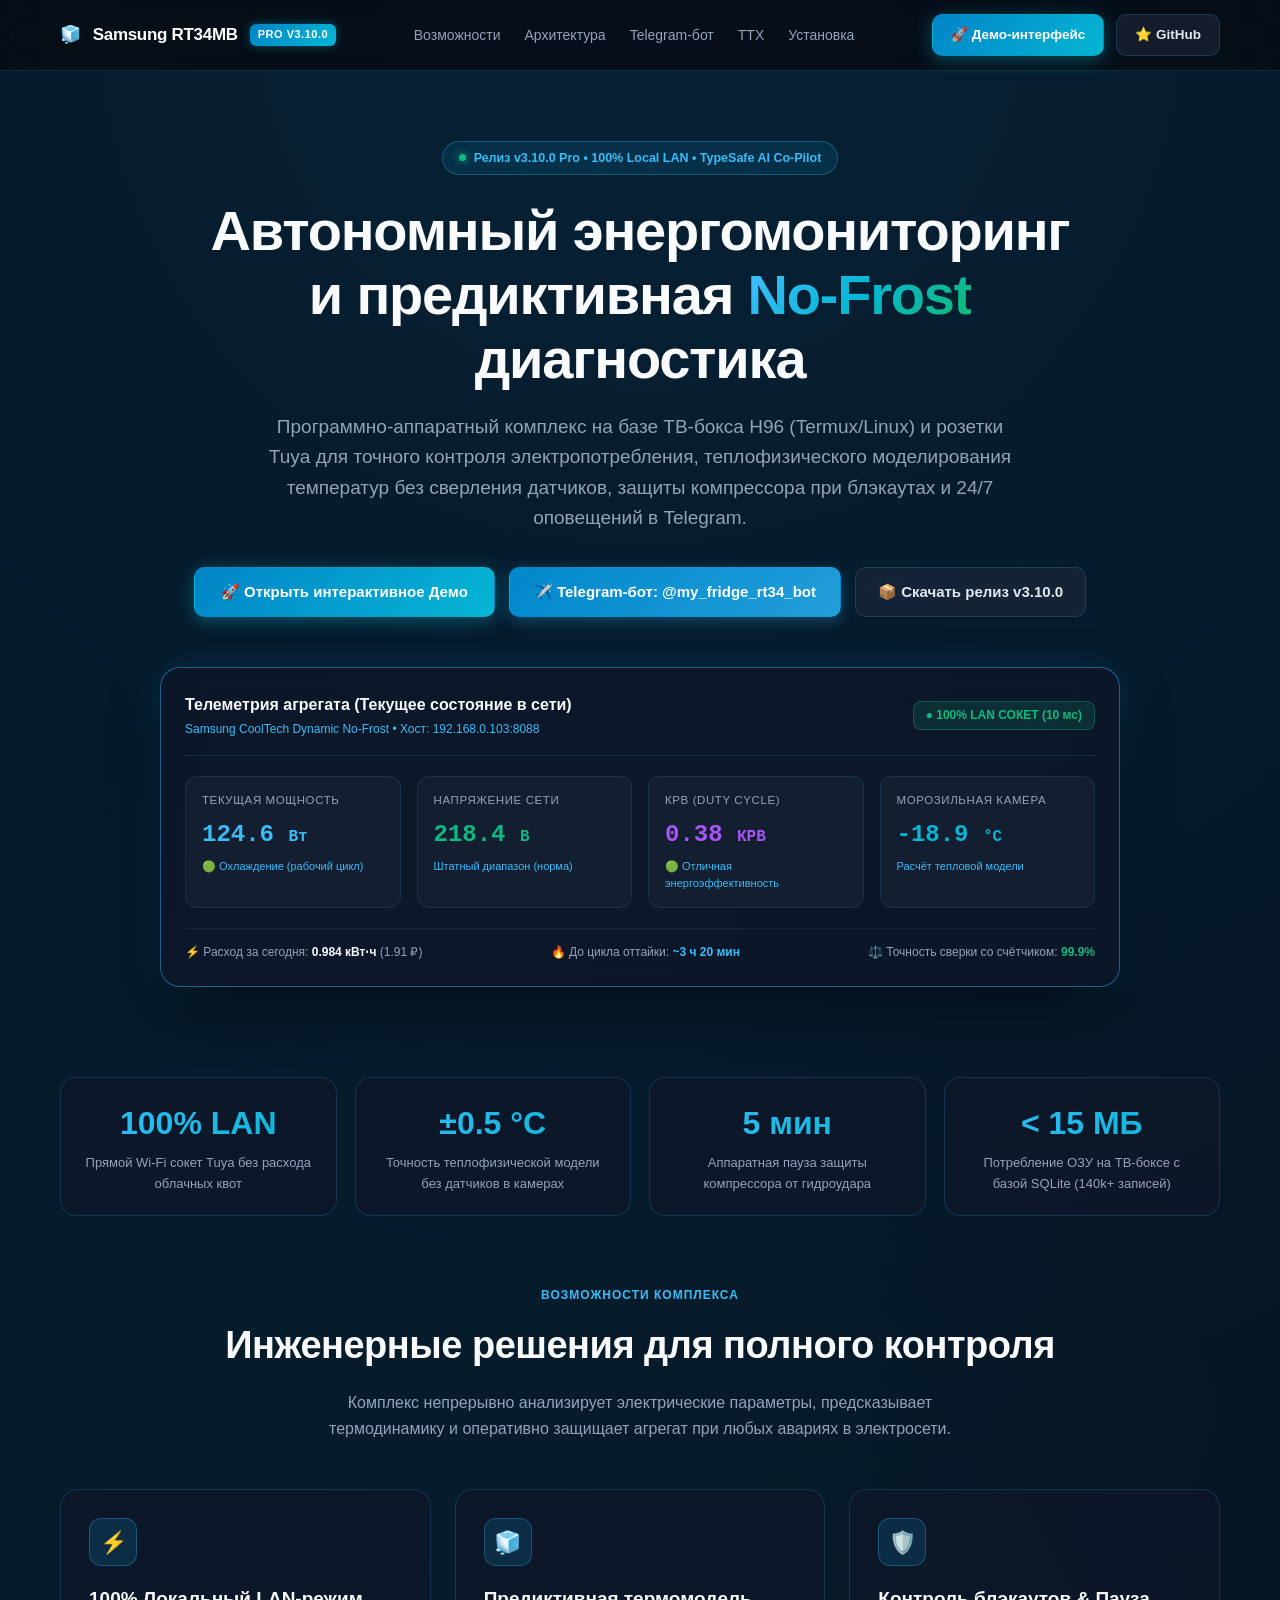
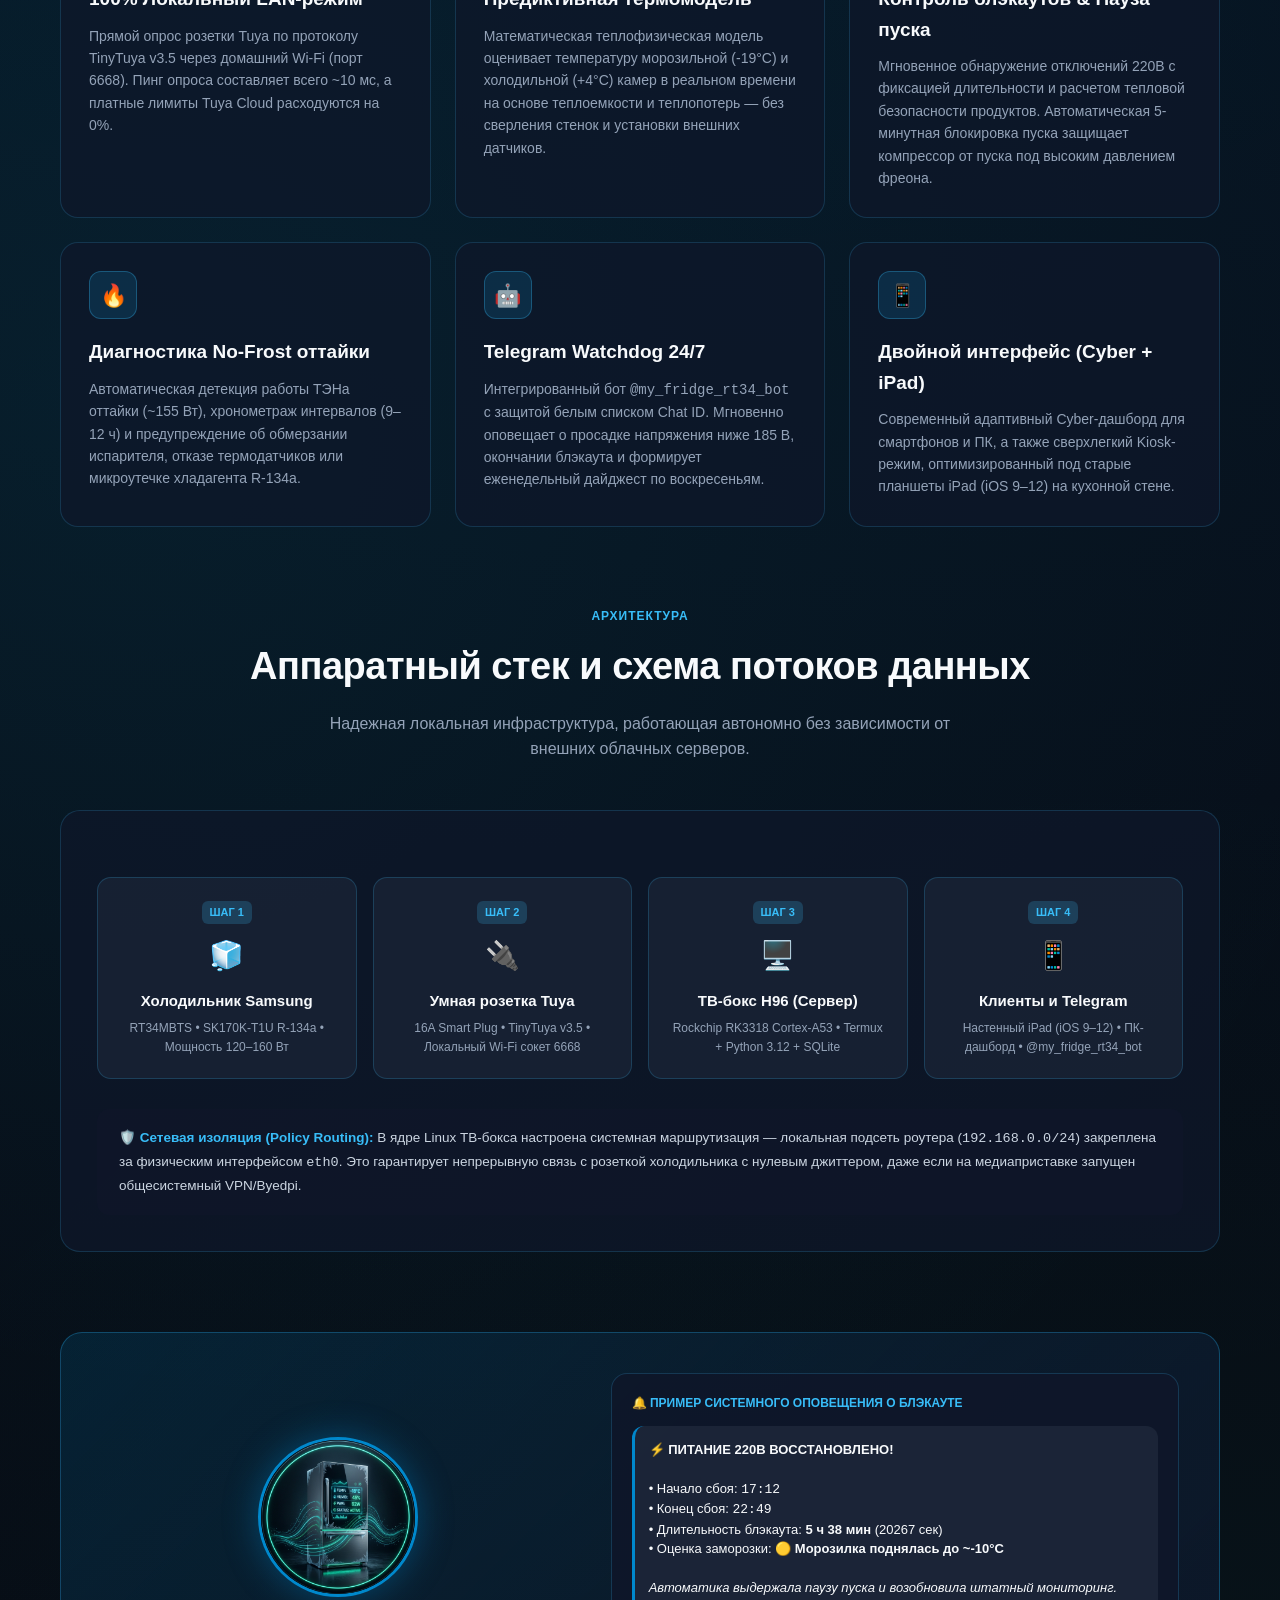
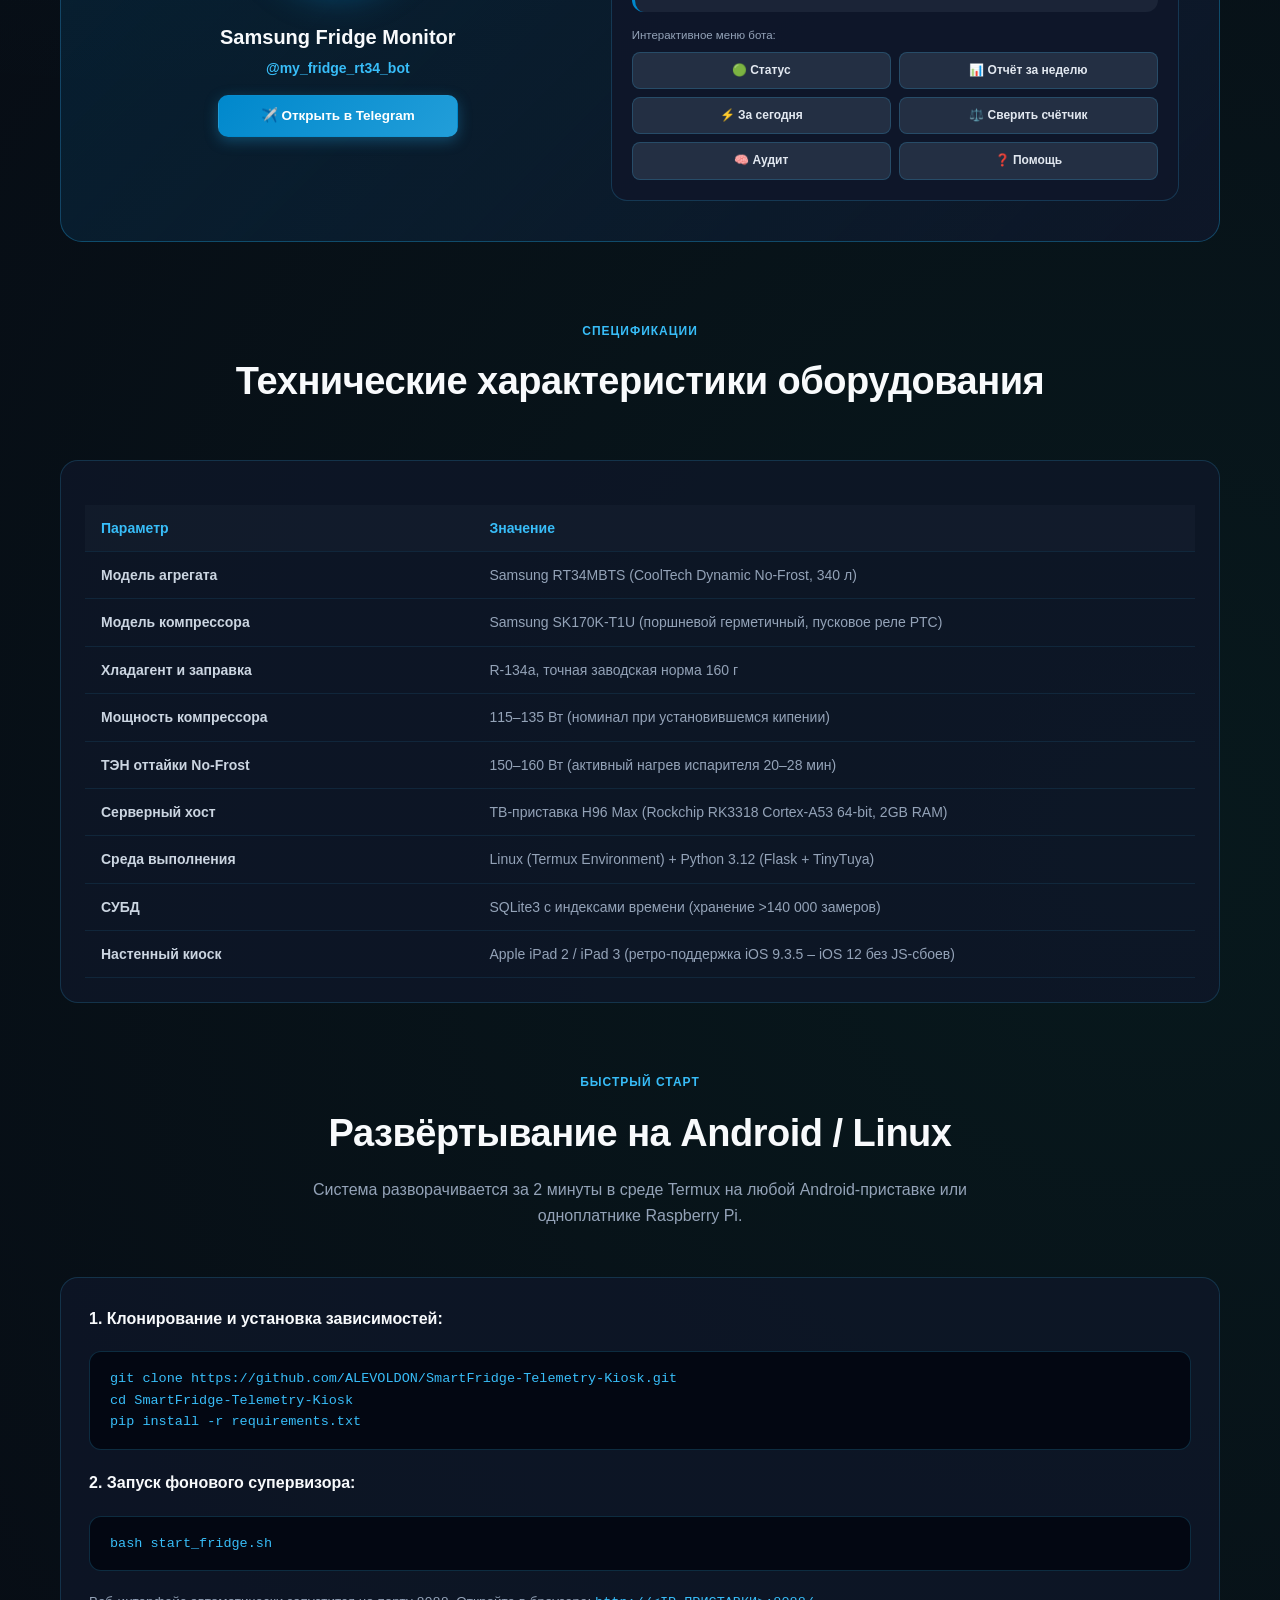
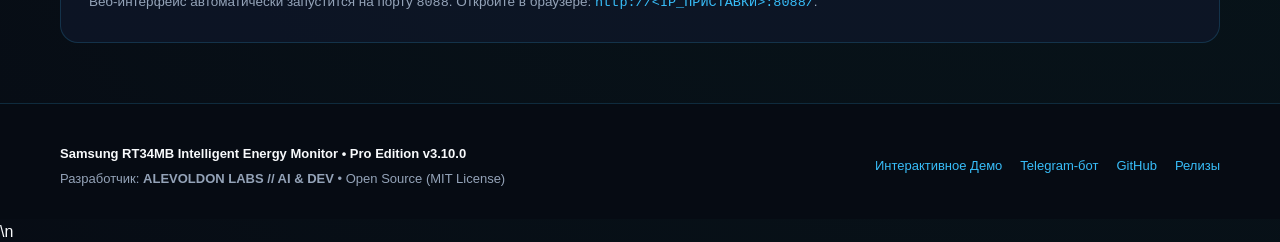
==== index.html @ 54057b56 "feat: release v3.10.0 - real-time blackout resilience, socket anti-stall & continuous telemetry cali" ====
<!DOCTYPE html>
<html lang="ru">
<head>
    <meta charset="UTF-8">
    <meta name="viewport" content="width=device-width, initial-scale=1.0">
    <title>Samsung RT34MB Intelligent Energy Monitor | PRO Edition</title>
    <meta name="description" content="Автономный программно-аппаратный комплекс энергомониторинга, теплофизического моделирования и предиктивной No-Frost диагностики холодильника Samsung RT34MB с Telegram-ботом.">
    
    <!-- Favicon & Icons -->
    <link rel="icon" type="image/png" href="static/favicon.png">
    <link rel="apple-touch-icon" href="static/apple-touch-icon.png">

    <!-- Open Graph / Meta -->
    <meta property="og:title" content="Samsung RT34MB Intelligent Energy Monitor PRO">
    <meta property="og:description" content="Автономная система энергомониторинга, теплофизического моделирования и защиты компрессора при блэкаутах.">
    <meta property="og:image" content="static/bot_avatar.jpg">
    <meta property="og:type" content="website">

    <style>
        :root {
            --bg-dark: #070b14;
            --bg-card: rgba(15, 23, 42, 0.75);
            --bg-card-hover: rgba(30, 41, 59, 0.85);
            --border-card: rgba(56, 189, 248, 0.18);
            --border-card-hover: rgba(56, 189, 248, 0.45);
            --cyan-neon: #38bdf8;
            --cyan-glow: rgba(56, 189, 248, 0.35);
            --blue-accent: #0284c7;
            --emerald-accent: #10b981;
            --amber-accent: #f59e0b;
            --text-main: #f8fafc;
            --text-muted: #94a3b8;
            --font-stack: -apple-system, BlinkMacSystemFont, 'Segoe UI', Roboto, 'Helvetica Neue', Arial, sans-serif;
        }

        * {
            box-sizing: border-box;
            margin: 0;
            padding: 0;
        }

        body {
            background-color: var(--bg-dark);
            background-image: 
                radial-gradient(circle at 50% 0%, rgba(2, 132, 199, 0.18) 0%, transparent 60%),
                radial-gradient(circle at 10% 40%, rgba(6, 182, 212, 0.08) 0%, transparent 40%),
                radial-gradient(circle at 90% 80%, rgba(16, 185, 129, 0.08) 0%, transparent 40%);
            color: var(--text-main);
            font-family: var(--font-stack);
            line-height: 1.6;
            overflow-x: hidden;
            -webkit-font-smoothing: antialiased;
        }

        a {
            color: var(--cyan-neon);
            text-decoration: none;
            transition: all 0.2s ease;
        }

        a:hover {
            color: #7dd3fc;
            text-shadow: 0 0 8px var(--cyan-glow);
        }

        /* Container */
        .container {
            max-width: 1200px;
            margin: 0 auto;
            padding: 0 20px;
        }

        /* Navbar */
        .navbar {
            position: sticky;
            top: 0;
            z-index: 1000;
            background: rgba(7, 11, 20, 0.82);
            backdrop-filter: blur(14px);
            -webkit-backdrop-filter: blur(14px);
            border-bottom: 1px solid var(--border-card);
            padding: 14px 0;
        }

        .nav-content {
            display: flex;
            align-items: center;
            justify-content: space-between;
        }

        .nav-logo {
            display: flex;
            align-items: center;
            gap: 12px;
            font-size: 17px;
            font-weight: 800;
            color: #fff;
            letter-spacing: -0.3px;
        }

        .nav-logo .badge-pro {
            font-size: 11px;
            font-weight: 700;
            padding: 2px 8px;
            border-radius: 6px;
            background: linear-gradient(135deg, #0284c7, #06b6d4);
            color: #fff;
            text-transform: uppercase;
            letter-spacing: 0.5px;
            box-shadow: 0 0 10px rgba(6, 182, 212, 0.4);
        }

        .nav-links {
            display: flex;
            align-items: center;
            gap: 24px;
            list-style: none;
        }

        .nav-links a {
            color: var(--text-muted);
            font-size: 14px;
            font-weight: 500;
        }

        .nav-links a:hover {
            color: #fff;
        }

        .nav-cta-group {
            display: flex;
            align-items: center;
            gap: 12px;
        }

        /* Buttons */
        .btn {
            display: inline-flex;
            align-items: center;
            justify-content: center;
            gap: 8px;
            padding: 9px 18px;
            border-radius: 10px;
            font-size: 13.5px;
            font-weight: 600;
            cursor: pointer;
            transition: all 0.25s cubic-bezier(0.4, 0, 0.2, 1);
            border: 1px solid transparent;
        }

        .btn-primary {
            background: linear-gradient(135deg, #0284c7, #06b6d4);
            color: #fff;
            box-shadow: 0 4px 18px rgba(6, 182, 212, 0.35);
        }

        .btn-primary:hover {
            transform: translateY(-2px);
            box-shadow: 0 6px 24px rgba(6, 182, 212, 0.5);
            color: #fff;
            text-shadow: none;
        }

        .btn-secondary {
            background: rgba(30, 41, 59, 0.6);
            color: #e2e8f0;
            border: 1px solid var(--border-card);
            backdrop-filter: blur(8px);
        }

        .btn-secondary:hover {
            background: rgba(51, 65, 85, 0.8);
            border-color: var(--cyan-neon);
            color: #fff;
            transform: translateY(-2px);
        }

        .btn-telegram {
            background: linear-gradient(135deg, #0088cc, #229ed9);
            color: #fff;
            box-shadow: 0 4px 14px rgba(34, 158, 217, 0.35);
        }

        .btn-telegram:hover {
            box-shadow: 0 6px 20px rgba(34, 158, 217, 0.5);
            transform: translateY(-2px);
            color: #fff;
        }

        /* Hero Section */
        .hero {
            padding: 70px 0 50px;
            text-align: center;
            position: relative;
        }

        .hero-pill {
            display: inline-flex;
            align-items: center;
            gap: 8px;
            padding: 6px 16px;
            border-radius: 9999px;
            background: rgba(14, 165, 233, 0.12);
            border: 1px solid rgba(56, 189, 248, 0.3);
            color: var(--cyan-neon);
            font-size: 12.5px;
            font-weight: 600;
            margin-bottom: 24px;
            animation: pulse-glow 3s infinite alternate;
        }

        .hero-pill .dot {
            width: 7px;
            height: 7px;
            border-radius: 50%;
            background: var(--emerald-accent);
            box-shadow: 0 0 8px var(--emerald-accent);
        }

        .hero-title {
            font-size: clamp(32px, 5vw, 56px);
            font-weight: 900;
            line-height: 1.15;
            letter-spacing: -1.2px;
            margin-bottom: 20px;
            max-width: 900px;
            margin-left: auto;
            margin-right: auto;
        }

        .hero-title span {
            background: linear-gradient(135deg, #38bdf8 10%, #06b6d4 50%, #10b981 90%);
            -webkit-background-clip: text;
            -webkit-text-fill-color: transparent;
        }

        .hero-subtitle {
            font-size: clamp(16px, 2vw, 19px);
            color: var(--text-muted);
            max-width: 760px;
            margin: 0 auto 34px;
            line-height: 1.6;
        }

        .hero-cta {
            display: flex;
            justify-content: center;
            flex-wrap: wrap;
            gap: 14px;
            margin-bottom: 50px;
        }

        /* Telemetry Live Card Mockup */
        .hero-mockup-wrapper {
            position: relative;
            max-width: 960px;
            margin: 0 auto;
        }

        .telemetry-card {
            background: rgba(15, 23, 42, 0.85);
            border: 1px solid var(--border-card-hover);
            border-radius: 20px;
            box-shadow: 0 25px 60px -15px rgba(0, 0, 0, 0.8), 0 0 40px rgba(2, 132, 199, 0.2);
            backdrop-filter: blur(20px);
            padding: 24px;
            text-align: left;
        }

        .mockup-header {
            display: flex;
            justify-content: space-between;
            align-items: center;
            border-bottom: 1px solid rgba(56, 189, 248, 0.15);
            padding-bottom: 16px;
            margin-bottom: 20px;
        }

        .mockup-badge {
            display: inline-flex;
            align-items: center;
            gap: 6px;
            font-size: 12px;
            font-weight: 700;
            color: var(--emerald-accent);
            background: rgba(16, 185, 129, 0.15);
            border: 1px solid rgba(16, 185, 129, 0.3);
            padding: 4px 12px;
            border-radius: 8px;
        }

        .grid-stats {
            display: grid;
            grid-template-columns: repeat(auto-fit, minmax(200px, 1fr));
            gap: 16px;
            margin-bottom: 20px;
        }

        .stat-box {
            background: rgba(30, 41, 59, 0.45);
            border: 1px solid rgba(56, 189, 248, 0.12);
            border-radius: 12px;
            padding: 14px 16px;
            transition: border-color 0.2s ease;
        }

        .stat-box:hover {
            border-color: rgba(56, 189, 248, 0.35);
        }

        .stat-label {
            font-size: 11.5px;
            text-transform: uppercase;
            letter-spacing: 0.6px;
            color: var(--text-muted);
            margin-bottom: 6px;
        }

        .stat-val {
            font-size: 24px;
            font-weight: 800;
            color: #f8fafc;
            font-family: 'Courier New', Courier, monospace;
        }

        .stat-sub {
            font-size: 11px;
            color: var(--cyan-neon);
            margin-top: 4px;
        }

        /* Metrics Strip */
        .metrics-strip {
            display: grid;
            grid-template-columns: repeat(auto-fit, minmax(220px, 1fr));
            gap: 18px;
            margin: 40px auto 70px;
        }

        .metric-card {
            background: var(--bg-card);
            border: 1px solid var(--border-card);
            border-radius: 16px;
            padding: 20px;
            text-align: center;
            transition: all 0.3s ease;
        }

        .metric-card:hover {
            border-color: var(--border-card-hover);
            transform: translateY(-3px);
            background: var(--bg-card-hover);
        }

        .metric-num {
            font-size: 32px;
            font-weight: 900;
            background: linear-gradient(135deg, #38bdf8, #06b6d4);
            -webkit-background-clip: text;
            -webkit-text-fill-color: transparent;
            margin-bottom: 4px;
        }

        .metric-desc {
            font-size: 13px;
            color: var(--text-muted);
            font-weight: 500;
        }

        /* Section Headings */
        .section-header {
            text-align: center;
            margin-bottom: 48px;
        }

        .section-tag {
            font-size: 12px;
            text-transform: uppercase;
            letter-spacing: 1px;
            color: var(--cyan-neon);
            font-weight: 700;
            margin-bottom: 10px;
        }

        .section-title {
            font-size: clamp(26px, 3.5vw, 38px);
            font-weight: 800;
            letter-spacing: -0.5px;
            margin-bottom: 14px;
        }

        .section-subtitle {
            font-size: 16px;
            color: var(--text-muted);
            max-width: 680px;
            margin: 0 auto;
        }

        /* Feature Cards Grid */
        .features-grid {
            display: grid;
            grid-template-columns: repeat(auto-fit, minmax(320px, 1fr));
            gap: 24px;
            margin-bottom: 80px;
        }

        .feature-card {
            background: var(--bg-card);
            border: 1px solid var(--border-card);
            border-radius: 18px;
            padding: 28px;
            transition: all 0.3s ease;
            position: relative;
            overflow: hidden;
        }

        .feature-card::before {
            content: '';
            position: absolute;
            top: 0;
            left: 0;
            right: 0;
            height: 2px;
            background: linear-gradient(90deg, transparent, var(--cyan-neon), transparent);
            opacity: 0;
            transition: opacity 0.3s ease;
        }

        .feature-card:hover {
            border-color: var(--border-card-hover);
            transform: translateY(-4px);
            background: var(--bg-card-hover);
            box-shadow: 0 12px 30px -10px rgba(2, 132, 199, 0.2);
        }

        .feature-card:hover::before {
            opacity: 1;
        }

        .feature-icon {
            width: 48px;
            height: 48px;
            border-radius: 12px;
            background: rgba(14, 165, 233, 0.15);
            border: 1px solid rgba(56, 189, 248, 0.3);
            display: flex;
            align-items: center;
            justify-content: center;
            font-size: 22px;
            margin-bottom: 18px;
        }

        .feature-title {
            font-size: 19px;
            font-weight: 700;
            margin-bottom: 10px;
            color: #f8fafc;
        }

        .feature-desc {
            font-size: 14px;
            color: var(--text-muted);
            line-height: 1.6;
        }

        /* Architecture Topology */
        .topology-card {
            background: var(--bg-card);
            border: 1px solid var(--border-card);
            border-radius: 20px;
            padding: 36px;
            margin-bottom: 80px;
        }

        .flow-diagram {
            display: grid;
            grid-template-columns: repeat(auto-fit, minmax(220px, 1fr));
            gap: 16px;
            position: relative;
            margin: 30px 0;
        }

        .flow-step {
            background: rgba(30, 41, 59, 0.6);
            border: 1px solid rgba(56, 189, 248, 0.2);
            border-radius: 14px;
            padding: 20px;
            text-align: center;
            position: relative;
        }

        .flow-step-num {
            font-size: 11px;
            font-weight: 800;
            background: rgba(56, 189, 248, 0.2);
            color: var(--cyan-neon);
            padding: 3px 8px;
            border-radius: 6px;
            display: inline-block;
            margin-bottom: 10px;
        }

        .flow-step-icon {
            font-size: 28px;
            margin-bottom: 10px;
        }

        .flow-step-title {
            font-size: 15px;
            font-weight: 700;
            margin-bottom: 6px;
            color: #f8fafc;
        }

        .flow-step-sub {
            font-size: 12px;
            color: var(--text-muted);
        }

        /* Telegram Section */
        .telegram-spotlight {
            background: linear-gradient(135deg, rgba(0, 136, 204, 0.15), rgba(15, 23, 42, 0.85));
            border: 1px solid rgba(34, 158, 217, 0.35);
            border-radius: 22px;
            padding: 40px;
            margin-bottom: 80px;
            display: grid;
            grid-template-columns: 1fr 1.2fr;
            gap: 36px;
            align-items: center;
        }

        .tg-avatar-box {
            text-align: center;
        }

        .tg-avatar-img {
            width: 160px;
            height: 160px;
            border-radius: 50%;
            border: 3px solid #0088cc;
            box-shadow: 0 0 35px rgba(0, 136, 204, 0.4);
            object-fit: cover;
            margin-bottom: 16px;
        }

        .tg-bot-name {
            font-size: 20px;
            font-weight: 800;
            margin-bottom: 4px;
        }

        .tg-bot-username {
            font-size: 14px;
            color: #38bdf8;
            font-weight: 600;
            margin-bottom: 16px;
        }

        .tg-chat-mockup {
            background: rgba(15, 23, 42, 0.9);
            border: 1px solid rgba(56, 189, 248, 0.2);
            border-radius: 16px;
            padding: 20px;
            font-size: 13px;
        }

        .tg-message {
            background: rgba(30, 41, 59, 0.8);
            border-radius: 12px;
            padding: 14px;
            margin-bottom: 14px;
            border-left: 3px solid #0088cc;
            line-height: 1.5;
        }

        .tg-buttons-grid {
            display: grid;
            grid-template-columns: repeat(2, 1fr);
            gap: 8px;
        }

        .tg-mock-btn {
            background: rgba(51, 65, 85, 0.6);
            border: 1px solid rgba(56, 189, 248, 0.2);
            padding: 8px 12px;
            border-radius: 8px;
            font-size: 12px;
            font-weight: 600;
            text-align: center;
            color: #e2e8f0;
        }

        /* Tech Specs Table */
        .specs-table {
            width: 100%;
            border-collapse: collapse;
            font-size: 14px;
            margin-top: 20px;
        }

        .specs-table th, .specs-table td {
            padding: 12px 16px;
            border-bottom: 1px solid rgba(56, 189, 248, 0.1);
            text-align: left;
        }

        .specs-table th {
            color: var(--cyan-neon);
            font-weight: 700;
            background: rgba(30, 41, 59, 0.3);
        }

        .specs-table td:first-child {
            font-weight: 600;
            color: #cbd5e1;
            width: 35%;
        }

        .specs-table td:last-child {
            color: #94a3b8;
        }

        /* Installation Code Block */
        .code-box {
            background: #030712;
            border: 1px solid rgba(56, 189, 248, 0.2);
            border-radius: 12px;
            padding: 16px 20px;
            font-family: 'Courier New', Courier, monospace;
            font-size: 13.5px;
            color: #38bdf8;
            position: relative;
            overflow-x: auto;
            margin: 20px 0;
        }

        /* Footer */
        .footer {
            border-top: 1px solid var(--border-card);
            background: rgba(7, 11, 20, 0.95);
            padding: 40px 0 30px;
            margin-top: 60px;
            font-size: 13px;
            color: var(--text-muted);
        }

        .footer-content {
            display: flex;
            justify-content: space-between;
            align-items: center;
            flex-wrap: wrap;
            gap: 20px;
        }

        @keyframes pulse-glow {
            0% { box-shadow: 0 0 10px rgba(56, 189, 248, 0.2); }
            100% { box-shadow: 0 0 22px rgba(56, 189, 248, 0.45); }
        }

        /* Responsive */
        @media (max-width: 860px) {
            .nav-links { display: none; }
            .telegram-spotlight { grid-template-columns: 1fr; }
            .hero { padding: 40px 0 30px; }
            .grid-stats { grid-template-columns: repeat(2, 1fr); }
        }

        @media (max-width: 520px) {
            .grid-stats { grid-template-columns: 1fr; }
            .hero-cta { flex-direction: column; }
            .btn { width: 100%; }
        }
    </style>
</head>
<body>

    <!-- Sticky Navbar -->
    <header class="navbar">
        <div class="container nav-content">
            <div class="nav-logo">
                <span>🧊</span> Samsung RT34MB
                <span class="badge-pro">PRO v3.10.0</span>
            </div>
            <nav>
                <ul class="nav-links">
                    <li><a href="#features">Возможности</a></li>
                    <li><a href="#architecture">Архитектура</a></li>
                    <li><a href="#telegram">Telegram-бот</a></li>
                    <li><a href="#specs">ТТХ</a></li>
                    <li><a href="#install">Установка</a></li>
                </ul>
            </nav>
            <div class="nav-cta-group">
                <a href="static/index.html" class="btn btn-primary" title="Открыть полнофункциональный веб-дашборд">
                    🚀 Демо-интерфейс
                </a>
                <a href="https://github.com/ALEVOLDON/SmartFridge-Telemetry-Kiosk" target="_blank" class="btn btn-secondary">
                    ⭐ GitHub
                </a>
            </div>
        </div>
    </header>

    <!-- Main Hero -->
    <section class="hero">
        <div class="container">
            <div class="hero-pill">
                <span class="dot"></span>
                <span>Релиз v3.10.0 Pro • 100% Local LAN • TypeSafe AI Co-Pilot</span>
            </div>
            
            <h1 class="hero-title">
                Автономный энергомониторинг и предиктивная <span>No-Frost</span> диагностика
            </h1>
            
            <p class="hero-subtitle">
                Программно-аппаратный комплекс на базе ТВ-бокса H96 (Termux/Linux) и розетки Tuya для точного контроля электропотребления, теплофизического моделирования температур без сверления датчиков, защиты компрессора при блэкаутах и 24/7 оповещений в Telegram.
            </p>

            <div class="hero-cta">
                <a href="static/index.html" class="btn btn-primary" style="padding:12px 26px; font-size:15px;">
                    🚀 Открыть интерактивное Демо
                </a>
                <a href="https://t.me/my_fridge_rt34_bot" target="_blank" class="btn btn-telegram" style="padding:12px 24px; font-size:15px;">
                    ✈️ Telegram-бот: @my_fridge_rt34_bot
                </a>
                <a href="https://github.com/ALEVOLDON/SmartFridge-Telemetry-Kiosk/releases/tag/v3.10.0" target="_blank" class="btn btn-secondary" style="padding:12px 22px; font-size:15px;">
                    📦 Скачать релиз v3.10.0
                </a>
            </div>

            <!-- Live Telemetry Card Simulation Mockup -->
            <div class="hero-mockup-wrapper">
                <div class="telemetry-card">
                    <div class="mockup-header">
                        <div>
                            <div style="font-size:16px; font-weight:800; color:#f8fafc;">
                                Телеметрия агрегата (Текущее состояние в сети)
                            </div>
                            <div style="font-size:12px; color:#38bdf8; margin-top:2px;">
                                Samsung CoolTech Dynamic No-Frost • Хост: 192.168.0.103:8088
                            </div>
                        </div>
                        <div class="mockup-badge">
                            ● 100% LAN СОКЕТ (10 мс)
                        </div>
                    </div>

                    <div class="grid-stats">
                        <div class="stat-box">
                            <div class="stat-label">Текущая мощность</div>
                            <div class="stat-val" style="color:#38bdf8;">124.6 <span style="font-size:16px;">Вт</span></div>
                            <div class="stat-sub">🟢 Охлаждение (рабочий цикл)</div>
                        </div>
                        <div class="stat-box">
                            <div class="stat-label">Напряжение сети</div>
                            <div class="stat-val" style="color:#10b981;">218.4 <span style="font-size:16px;">В</span></div>
                            <div class="stat-sub">Штатный диапазон (норма)</div>
                        </div>
                        <div class="stat-box">
                            <div class="stat-label">КРВ (Duty Cycle)</div>
                            <div class="stat-val" style="color:#a855f7;">0.38 <span style="font-size:16px;">КРВ</span></div>
                            <div class="stat-sub">🟢 Отличная энергоэффективность</div>
                        </div>
                        <div class="stat-box">
                            <div class="stat-label">Морозильная камера</div>
                            <div class="stat-val" style="color:#06b6d4;">-18.9 <span style="font-size:16px;">°C</span></div>
                            <div class="stat-sub">Расчёт тепловой модели</div>
                        </div>
                    </div>

                    <div style="display:flex; justify-content:space-between; align-items:center; flex-wrap:wrap; gap:10px; font-size:12px; color:#94a3b8; border-top:1px solid rgba(56, 189, 248, 0.1); padding-top:14px;">
                        <div>⚡ Расход за сегодня: <strong style="color:#f8fafc;">0.984 кВт⋅ч</strong> (1.91 ₽)</div>
                        <div>🔥 До цикла оттайки: <strong style="color:#38bdf8;">~3 ч 20 мин</strong></div>
                        <div>⚖️ Точность сверки со счётчиком: <strong style="color:#10b981;">99.9%</strong></div>
                    </div>
                </div>
            </div>
        </div>
    </section>

    <!-- Metrics Bar -->
    <section class="container">
        <div class="metrics-strip">
            <div class="metric-card">
                <div class="metric-num">100% LAN</div>
                <div class="metric-desc">Прямой Wi-Fi сокет Tuya без расхода облачных квот</div>
            </div>
            <div class="metric-card">
                <div class="metric-num">±0.5 °C</div>
                <div class="metric-desc">Точность теплофизической модели без датчиков в камерах</div>
            </div>
            <div class="metric-card">
                <div class="metric-num">5 мин</div>
                <div class="metric-desc">Аппаратная пауза защиты компрессора от гидроудара</div>
            </div>
            <div class="metric-card">
                <div class="metric-num">&lt; 15 МБ</div>
                <div class="metric-desc">Потребление ОЗУ на ТВ-боксе с базой SQLite (140k+ записей)</div>
            </div>
        </div>
    </section>

    <!-- Key Features -->
    <section class="container" id="features">
        <div class="section-header">
            <div class="section-tag">Возможности комплекса</div>
            <h2 class="section-title">Инженерные решения для полного контроля</h2>
            <p class="section-subtitle">
                Комплекс непрерывно анализирует электрические параметры, предсказывает термодинамику и оперативно защищает агрегат при любых авариях в электросети.
            </p>
        </div>

        <div class="features-grid">
            <div class="feature-card">
                <div class="feature-icon">⚡</div>
                <h3 class="feature-title">100% Локальный LAN-режим</h3>
                <p class="feature-desc">
                    Прямой опрос розетки Tuya по протоколу TinyTuya v3.5 через домашний Wi-Fi (порт 6668). Пинг опроса составляет всего ~10 мс, а платные лимиты Tuya Cloud расходуются на 0%.
                </p>
            </div>

            <div class="feature-card">
                <div class="feature-icon">🧊</div>
                <h3 class="feature-title">Предиктивная термомодель</h3>
                <p class="feature-desc">
                    Математическая теплофизическая модель оценивает температуру морозильной (-19°C) и холодильной (+4°C) камер в реальном времени на основе теплоемкости и теплопотерь — без сверления стенок и установки внешних датчиков.
                </p>
            </div>

            <div class="feature-card">
                <div class="feature-icon">🛡️</div>
                <h3 class="feature-title">Контроль блэкаутов & Пауза пуска</h3>
                <p class="feature-desc">
                    Мгновенное обнаружение отключений 220В с фиксацией длительности и расчетом тепловой безопасности продуктов. Автоматическая 5-минутная блокировка пуска защищает компрессор от пуска под высоким давлением фреона.
                </p>
            </div>

            <div class="feature-card">
                <div class="feature-icon">🔥</div>
                <h3 class="feature-title">Диагностика No-Frost оттайки</h3>
                <p class="feature-desc">
                    Автоматическая детекция работы ТЭНа оттайки (~155 Вт), хронометраж интервалов (9–12 ч) и предупреждение об обмерзании испарителя, отказе термодатчиков или микроутечке хладагента R-134a.
                </p>
            </div>

            <div class="feature-card">
                <div class="feature-icon">🤖</div>
                <h3 class="feature-title">Telegram Watchdog 24/7</h3>
                <p class="feature-desc">
                    Интегрированный бот <code>@my_fridge_rt34_bot</code> с защитой белым списком Chat ID. Мгновенно оповещает о просадке напряжения ниже 185 В, окончании блэкаута и формирует еженедельный дайджест по воскресеньям.
                </p>
            </div>

            <div class="feature-card">
                <div class="feature-icon">📱</div>
                <h3 class="feature-title">Двойной интерфейс (Cyber + iPad)</h3>
                <p class="feature-desc">
                    Современный адаптивный Cyber-дашборд для смартфонов и ПК, а также сверхлегкий Kiosk-режим, оптимизированный под старые планшеты iPad (iOS 9–12) на кухонной стене.
                </p>
            </div>
        </div>
    </section>

    <!-- Architecture & Topology -->
    <section class="container" id="architecture">
        <div class="section-header">
            <div class="section-tag">Архитектура</div>
            <h2 class="section-title">Аппаратный стек и схема потоков данных</h2>
            <p class="section-subtitle">
                Надежная локальная инфраструктура, работающая автономно без зависимости от внешних облачных серверов.
            </p>
        </div>

        <div class="topology-card">
            <div class="flow-diagram">
                <div class="flow-step">
                    <span class="flow-step-num">ШАГ 1</span>
                    <div class="flow-step-icon">🧊</div>
                    <div class="flow-step-title">Холодильник Samsung</div>
                    <div class="flow-step-sub">RT34MBTS • SK170K-T1U R-134a • Мощность 120–160 Вт</div>
                </div>

                <div class="flow-step">
                    <span class="flow-step-num">ШАГ 2</span>
                    <div class="flow-step-icon">🔌</div>
                    <div class="flow-step-title">Умная розетка Tuya</div>
                    <div class="flow-step-sub">16A Smart Plug • TinyTuya v3.5 • Локальный Wi-Fi сокет 6668</div>
                </div>

                <div class="flow-step">
                    <span class="flow-step-num">ШАГ 3</span>
                    <div class="flow-step-icon">🖥️</div>
                    <div class="flow-step-title">ТВ-бокс H96 (Сервер)</div>
                    <div class="flow-step-sub">Rockchip RK3318 Cortex-A53 • Termux + Python 3.12 + SQLite</div>
                </div>

                <div class="flow-step">
                    <span class="flow-step-num">ШАГ 4</span>
                    <div class="flow-step-icon">📱</div>
                    <div class="flow-step-title">Клиенты и Telegram</div>
                    <div class="flow-step-sub">Настенный iPad (iOS 9–12) • ПК-дашборд • @my_fridge_rt34_bot</div>
                </div>
            </div>

            <div style="background:rgba(15, 23, 42, 0.6); border-radius:12px; padding:18px 22px; font-size:13.5px; color:#cbd5e1; line-height:1.7;">
                <strong style="color:#38bdf8;">🛡️ Сетевая изоляция (Policy Routing):</strong>
                В ядре Linux ТВ-бокса настроена системная маршрутизация — локальная подсеть роутера (<code>192.168.0.0/24</code>) закреплена за физическим интерфейсом <code>eth0</code>. Это гарантирует непрерывную связь с розеткой холодильника с нулевым джиттером, даже если на медиаприставке запущен общесистемный VPN/Byedpi.
            </div>
        </div>
    </section>

    <!-- Telegram Bot Spotlight -->
    <section class="container" id="telegram">
        <div class="telegram-spotlight">
            <div class="tg-avatar-box">
                <img src="static/bot_avatar.jpg" alt="Telegram Bot Avatar" class="tg-avatar-img">
                <div class="tg-bot-name">Samsung Fridge Monitor</div>
                <div class="tg-bot-username">@my_fridge_rt34_bot</div>
                <a href="https://t.me/my_fridge_rt34_bot" target="_blank" class="btn btn-telegram" style="width:100%; max-width:240px;">
                    ✈️ Открыть в Telegram
                </a>
            </div>

            <div class="tg-chat-mockup">
                <div style="font-size:12px; font-weight:700; color:#38bdf8; margin-bottom:12px;">
                    🔔 ПРИМЕР СИСТЕМНОГО ОПОВЕЩЕНИЯ О БЛЭКАУТЕ
                </div>

                <div class="tg-message">
                    ⚡ <b>ПИТАНИЕ 220В ВОССТАНОВЛЕНО!</b><br><br>
                    • Начало сбоя: <code>17:12</code><br>
                    • Конец сбоя: <code>22:49</code><br>
                    • Длительность блэкаута: <b>5 ч 38 мин</b> (20267 сек)<br>
                    • Оценка заморозки: <b>🟡 Морозилка поднялась до ~-10°C</b><br><br>
                    <i>Автоматика выдержала паузу пуска и возобновила штатный мониторинг.</i>
                </div>

                <div style="font-size:11.5px; color:#94a3b8; margin-bottom:8px;">Интерактивное меню бота:</div>
                <div class="tg-buttons-grid">
                    <div class="tg-mock-btn">🟢 Статус</div>
                    <div class="tg-mock-btn">📊 Отчёт за неделю</div>
                    <div class="tg-mock-btn">⚡ За сегодня</div>
                    <div class="tg-mock-btn">⚖️ Сверить счётчик</div>
                    <div class="tg-mock-btn">🧠 Аудит</div>
                    <div class="tg-mock-btn">❓ Помощь</div>
                </div>
            </div>
        </div>
    </section>

    <!-- Technical Specifications -->
    <section class="container" id="specs">
        <div class="section-header">
            <div class="section-tag">Спецификации</div>
            <h2 class="section-title">Технические характеристики оборудования</h2>
        </div>

        <div style="background:var(--bg-card); border:1px solid var(--border-card); border-radius:18px; padding:24px; margin-bottom:70px; overflow-x:auto;">
            <table class="specs-table">
                <thead>
                    <tr>
                        <th>Параметр</th>
                        <th>Значение</th>
                    </tr>
                </thead>
                <tbody>
                    <tr>
                        <td>Модель агрегата</td>
                        <td>Samsung RT34MBTS (CoolTech Dynamic No-Frost, 340 л)</td>
                    </tr>
                    <tr>
                        <td>Модель компрессора</td>
                        <td>Samsung SK170K-T1U (поршневой герметичный, пусковое реле PTC)</td>
                    </tr>
                    <tr>
                        <td>Хладагент и заправка</td>
                        <td>R-134a, точная заводская норма 160 г</td>
                    </tr>
                    <tr>
                        <td>Мощность компрессора</td>
                        <td>115–135 Вт (номинал при установившемся кипении)</td>
                    </tr>
                    <tr>
                        <td>ТЭН оттайки No-Frost</td>
                        <td>150–160 Вт (активный нагрев испарителя 20–28 мин)</td>
                    </tr>
                    <tr>
                        <td>Серверный хост</td>
                        <td>ТВ-приставка H96 Max (Rockchip RK3318 Cortex-A53 64-bit, 2GB RAM)</td>
                    </tr>
                    <tr>
                        <td>Среда выполнения</td>
                        <td>Linux (Termux Environment) + Python 3.12 (Flask + TinyTuya)</td>
                    </tr>
                    <tr>
                        <td>СУБД</td>
                        <td>SQLite3 с индексами времени (хранение >140 000 замеров)</td>
                    </tr>
                    <tr>
                        <td>Настенный киоск</td>
                        <td>Apple iPad 2 / iPad 3 (ретро-поддержка iOS 9.3.5 – iOS 12 без JS-сбоев)</td>
                    </tr>
                </tbody>
            </table>
        </div>
    </section>

    <!-- Installation & Quick Start -->
    <section class="container" id="install">
        <div class="section-header">
            <div class="section-tag">Быстрый старт</div>
            <h2 class="section-title">Развёртывание на Android / Linux</h2>
            <p class="section-subtitle">
                Система разворачивается за 2 минуты в среде Termux на любой Android-приставке или одноплатнике Raspberry Pi.
            </p>
        </div>

        <div style="background:var(--bg-card); border:1px solid var(--border-card); border-radius:18px; padding:28px; margin-bottom:60px;">
            <h4 style="font-size:16px; font-weight:700; color:#f8fafc; margin-bottom:8px;">1. Клонирование и установка зависимостей:</h4>
            <div class="code-box">
git clone https://github.com/ALEVOLDON/SmartFridge-Telemetry-Kiosk.git<br>
cd SmartFridge-Telemetry-Kiosk<br>
pip install -r requirements.txt
            </div>

            <h4 style="font-size:16px; font-weight:700; color:#f8fafc; margin-top:20px; margin-bottom:8px;">2. Запуск фонового супервизора:</h4>
            <div class="code-box">
bash start_fridge.sh
            </div>

            <p style="font-size:13.5px; color:#94a3b8; margin-top:14px;">
                Веб-интерфейс автоматически запустится на порту <code>8088</code>. Откройте в браузере: <a href="http://192.168.0.103:8088/" target="_blank"><code>http://&lt;IP_ПРИСТАВКИ&gt;:8088/</code></a>.
            </p>
        </div>
    </section>

    <!-- Footer -->
    <footer class="footer">
        <div class="container footer-content">
            <div>
                <div style="font-weight:700; color:#f8fafc; margin-bottom:4px;">
                    Samsung RT34MB Intelligent Energy Monitor • Pro Edition v3.10.0
                </div>
                <div>Разработчик: <strong>ALEVOLDON LABS // AI & DEV</strong> • Open Source (MIT License)</div>
            </div>
            <div style="display:flex; gap:18px;">
                <a href="static/index.html">Интерактивное Демо</a>
                <a href="https://t.me/my_fridge_rt34_bot" target="_blank">Telegram-бот</a>
                <a href="https://github.com/ALEVOLDON/SmartFridge-Telemetry-Kiosk" target="_blank">GitHub</a>
                <a href="https://github.com/ALEVOLDON/SmartFridge-Telemetry-Kiosk/releases" target="_blank">Релизы</a>
            </div>
        </div>
    </footer>

</body>
</html>\n
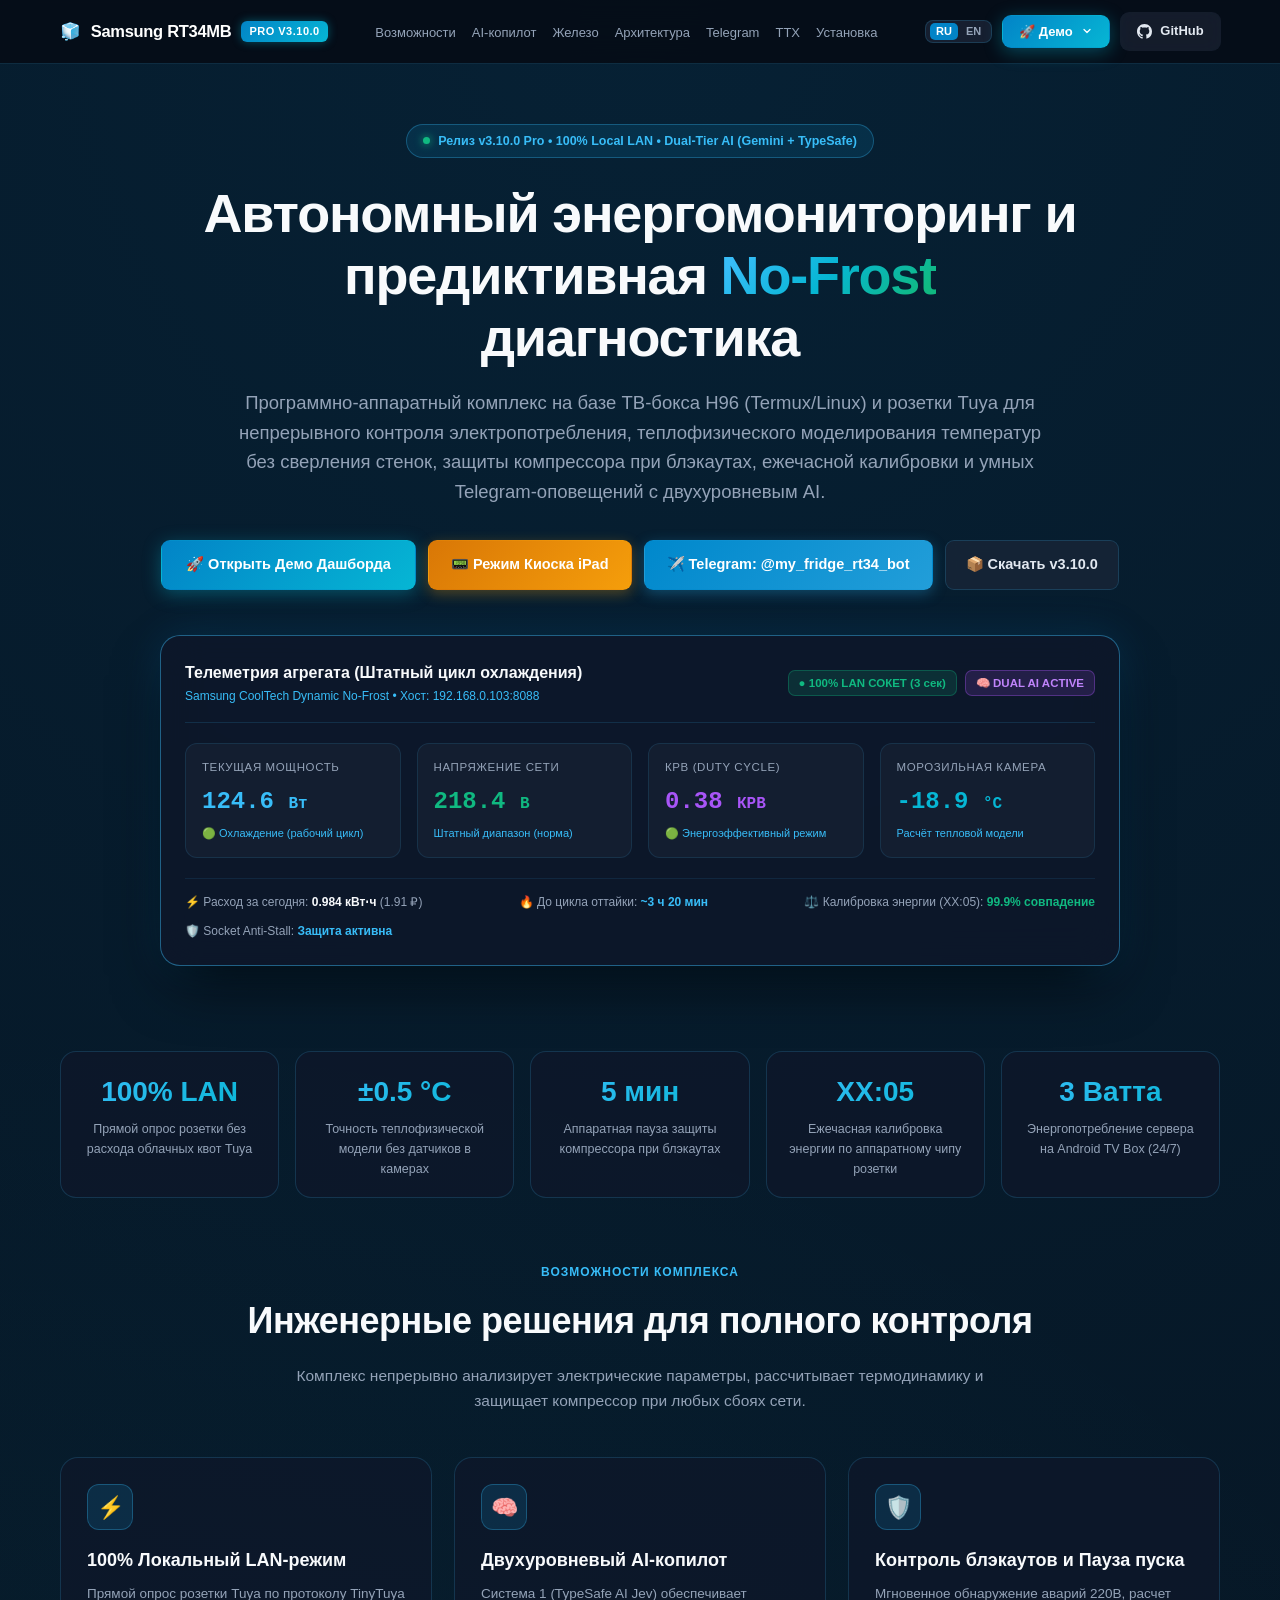
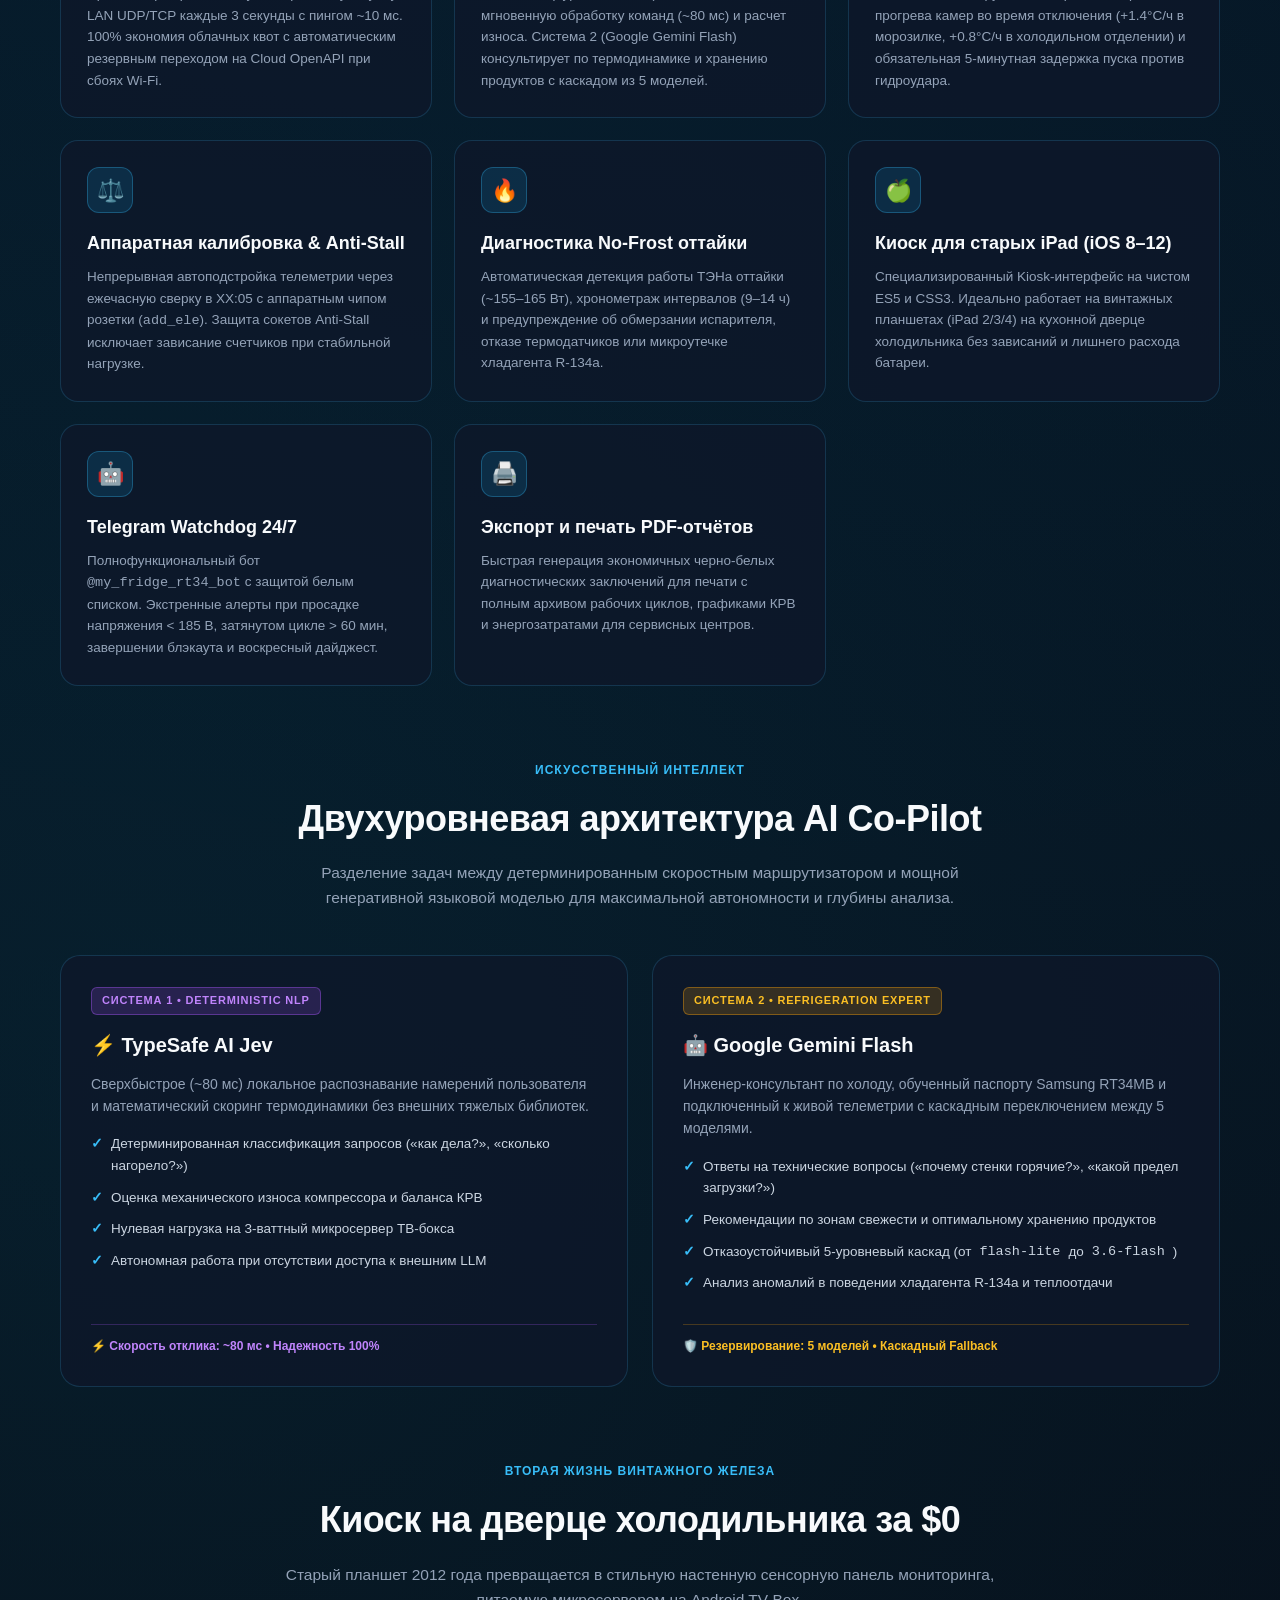
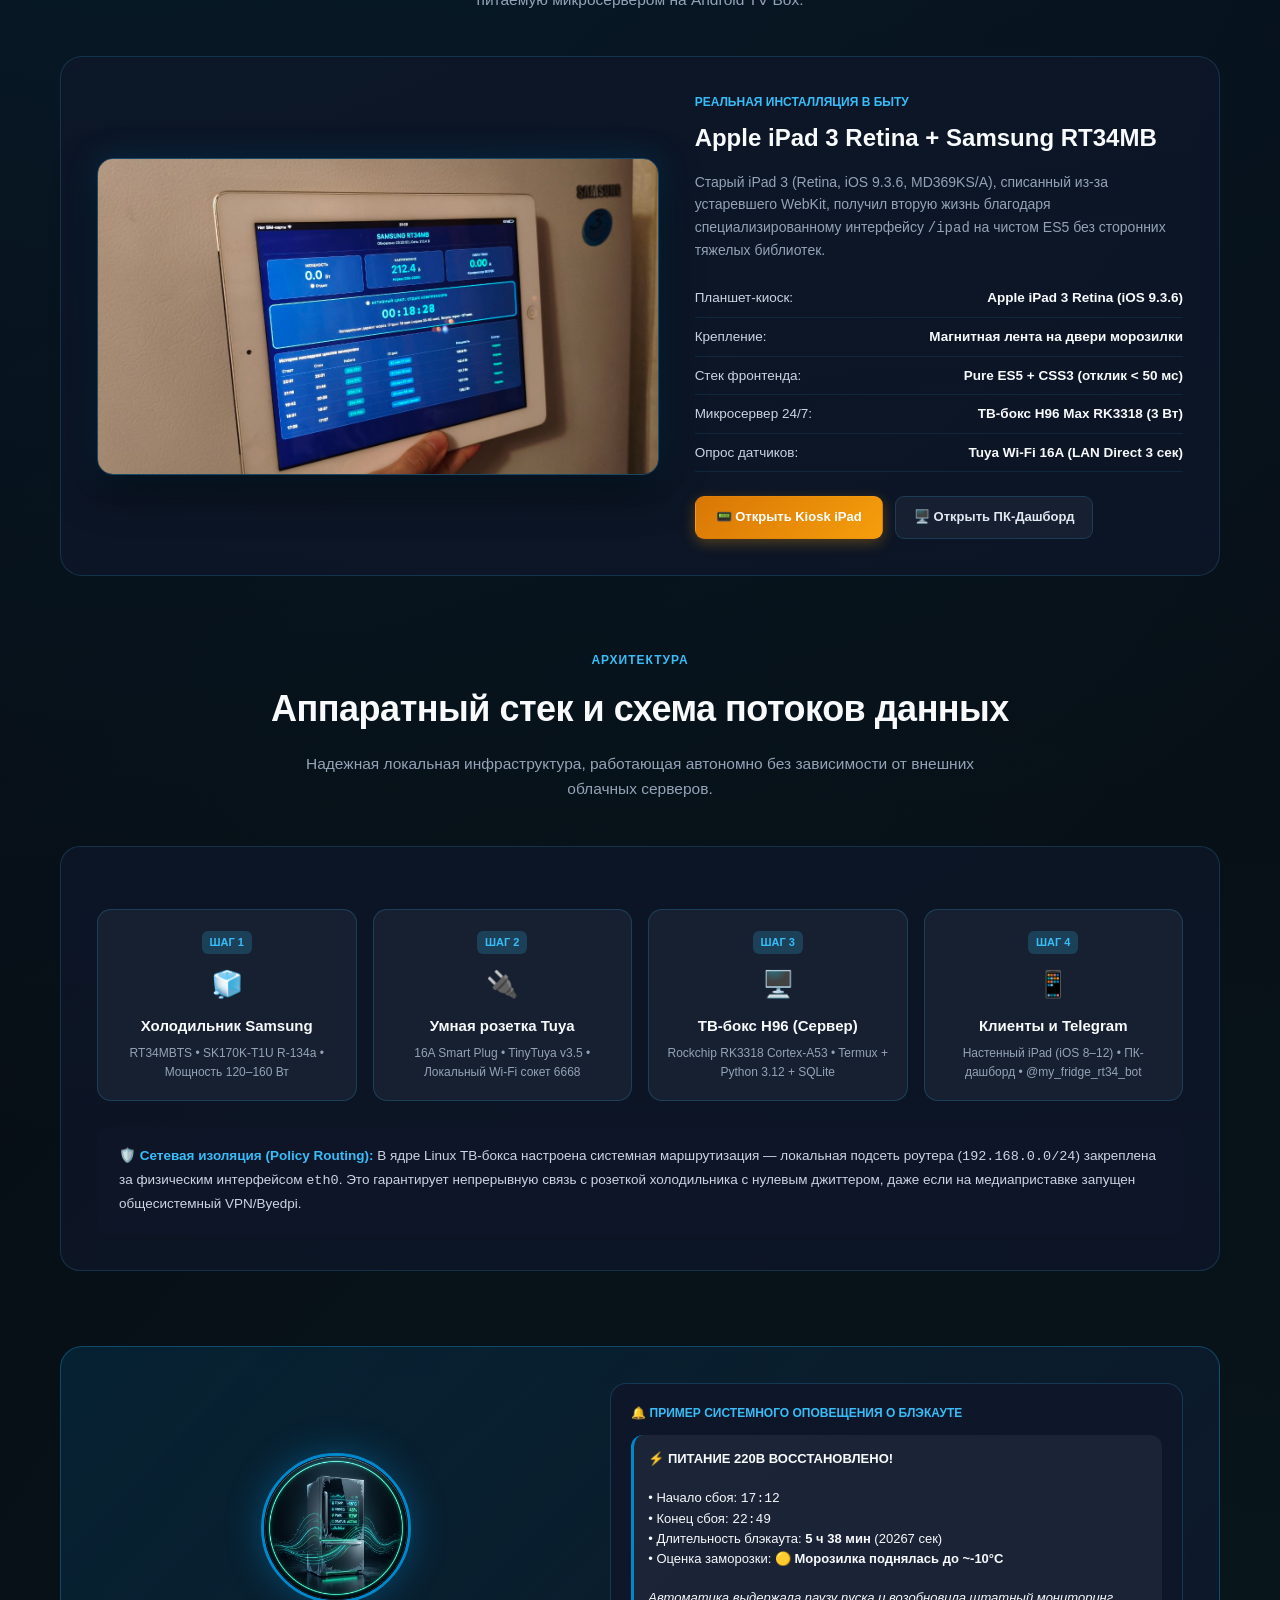
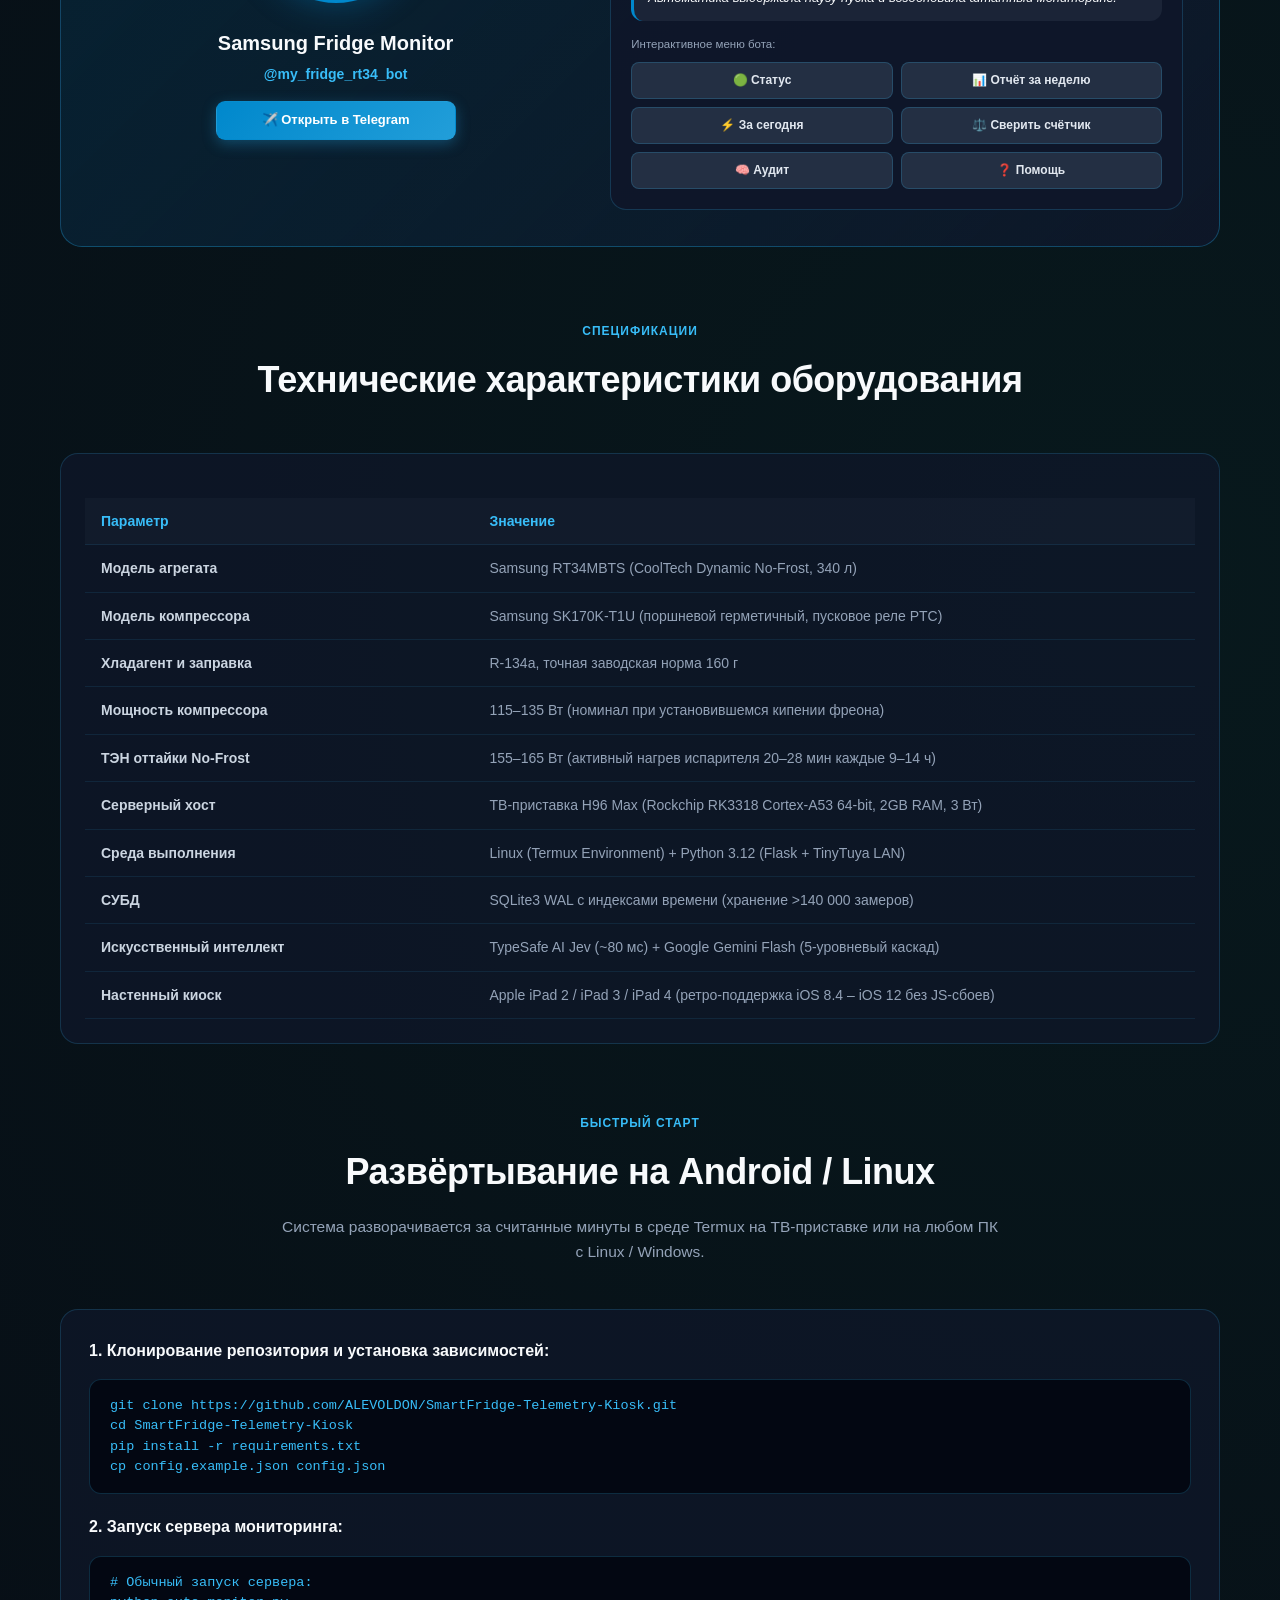
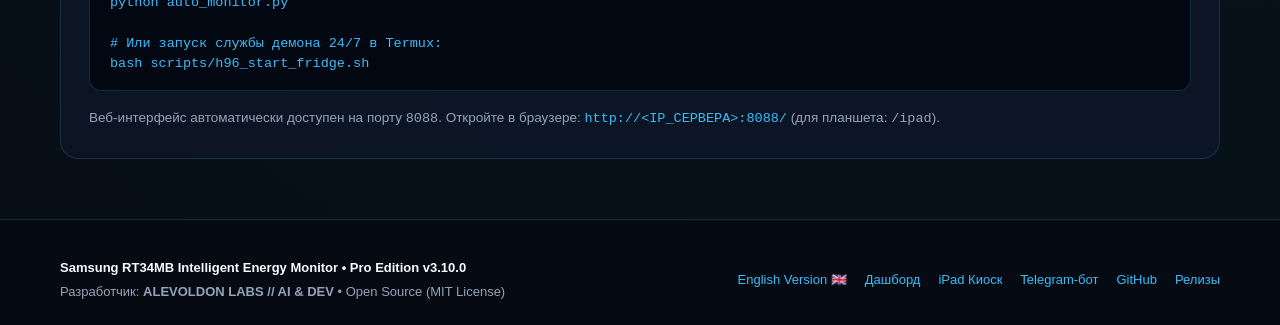
==== commit ea27bda7: "refactor(landing): streamline navbar layout, add demo dropdown & eliminate visual clutter" ====
--- a/index.html
+++ b/index.html
@@ -4,7 +4,7 @@
     <meta charset="UTF-8">
     <meta name="viewport" content="width=device-width, initial-scale=1.0">
     <title>Samsung RT34MB Intelligent Energy Monitor | PRO Edition</title>
-    <meta name="description" content="Автономный программно-аппаратный комплекс энергомониторинга, теплофизического моделирования и предиктивной No-Frost диагностики холодильника Samsung RT34MB с Telegram-ботом.">
+    <meta name="description" content="Автономный комплекс энергомониторинга, теплофизического моделирования, защиты компрессора при блэкаутах, двухуровневого AI и киоска на iPad для холодильника Samsung RT34MB.">
     
     <!-- Favicon & Icons -->
     <link rel="icon" type="image/png" href="static/favicon.png">
@@ -28,6 +28,7 @@
             --blue-accent: #0284c7;
             --emerald-accent: #10b981;
             --amber-accent: #f59e0b;
+            --purple-accent: #a855f7;
             --text-main: #f8fafc;
             --text-muted: #94a3b8;
             --font-stack: -apple-system, BlinkMacSystemFont, 'Segoe UI', Roboto, 'Helvetica Neue', Arial, sans-serif;
@@ -75,27 +76,29 @@
             position: sticky;
             top: 0;
             z-index: 1000;
-            background: rgba(7, 11, 20, 0.82);
+            background: rgba(7, 11, 20, 0.85);
             backdrop-filter: blur(14px);
             -webkit-backdrop-filter: blur(14px);
             border-bottom: 1px solid var(--border-card);
-            padding: 14px 0;
+            padding: 12px 0;
         }
 
         .nav-content {
             display: flex;
             align-items: center;
             justify-content: space-between;
+            gap: 16px;
         }
 
         .nav-logo {
             display: flex;
             align-items: center;
-            gap: 12px;
-            font-size: 17px;
+            gap: 10px;
+            font-size: 16.5px;
             font-weight: 800;
             color: #fff;
             letter-spacing: -0.3px;
+            white-space: nowrap;
         }
 
         .nav-logo .badge-pro {
@@ -113,14 +116,18 @@
         .nav-links {
             display: flex;
             align-items: center;
-            gap: 24px;
+            gap: 16px;
             list-style: none;
+            margin: 0;
+            padding: 0;
         }
 
         .nav-links a {
             color: var(--text-muted);
-            font-size: 14px;
+            font-size: 13px;
             font-weight: 500;
+            white-space: nowrap;
+            transition: color 0.2s ease;
         }
 
         .nav-links a:hover {
@@ -130,7 +137,142 @@
         .nav-cta-group {
             display: flex;
             align-items: center;
+            gap: 10px;
+        }
+
+        /* Language Switcher */
+        .lang-switcher {
+            display: inline-flex;
+            align-items: center;
+            background: rgba(30, 41, 59, 0.7);
+            border: 1px solid var(--border-card);
+            border-radius: 8px;
+            padding: 2px 4px;
+            gap: 2px;
+            font-size: 11px;
+            font-weight: 700;
+        }
+
+        .lang-btn {
+            padding: 3px 6px;
+            border-radius: 5px;
+            color: var(--text-muted);
+            text-decoration: none;
+            transition: all 0.2s;
+            line-height: 1;
+        }
+
+        .lang-btn.active {
+            background: var(--blue-accent);
+            color: #fff;
+        }
+
+        .lang-btn:hover:not(.active) {
+            color: #fff;
+        }
+
+        /* Navigation Dropdown Menu */
+        .nav-dropdown {
+            position: relative;
+            display: inline-block;
+        }
+
+        .nav-dropdown-btn {
+            display: inline-flex;
+            align-items: center;
+            gap: 6px;
+            padding: 7px 14px;
+            font-size: 12.5px;
+            border: none;
+            cursor: pointer;
+        }
+
+        .dropdown-chevron {
+            transition: transform 0.2s ease;
+        }
+
+        .nav-dropdown:hover .dropdown-chevron,
+        .nav-dropdown:focus-within .dropdown-chevron {
+            transform: rotate(180deg);
+        }
+
+        .nav-dropdown-menu {
+            position: absolute;
+            top: calc(100% + 8px);
+            right: 0;
+            min-width: 250px;
+            background: rgba(15, 23, 42, 0.95);
+            border: 1px solid var(--border-card-hover);
+            border-radius: 14px;
+            box-shadow: 0 16px 36px rgba(0, 0, 0, 0.65), 0 0 25px rgba(2, 132, 199, 0.25);
+            backdrop-filter: blur(16px);
+            -webkit-backdrop-filter: blur(16px);
+            padding: 8px;
+            opacity: 0;
+            visibility: hidden;
+            transform: translateY(-6px);
+            transition: all 0.2s cubic-bezier(0.4, 0, 0.2, 1);
+            z-index: 1050;
+        }
+
+        .nav-dropdown:hover .nav-dropdown-menu,
+        .nav-dropdown:focus-within .nav-dropdown-menu {
+            opacity: 1;
+            visibility: visible;
+            transform: translateY(0);
+        }
+
+        .nav-dropdown-item {
+            display: flex;
+            align-items: center;
             gap: 12px;
+            padding: 9px 12px;
+            border-radius: 10px;
+            color: #f8fafc;
+            text-decoration: none;
+            transition: background 0.2s;
+        }
+
+        .nav-dropdown-item:hover {
+            background: rgba(30, 41, 59, 0.75);
+            color: #fff;
+            text-shadow: none;
+        }
+
+        .dropdown-icon {
+            font-size: 20px;
+            line-height: 1;
+        }
+
+        .dropdown-title {
+            font-size: 13px;
+            font-weight: 700;
+            color: #f8fafc;
+        }
+
+        .dropdown-sub {
+            font-size: 11px;
+            color: var(--text-muted);
+            margin-top: 1px;
+        }
+
+        .btn-github {
+            background: rgba(30, 41, 59, 0.6);
+            color: #e2e8f0;
+            border: 1px solid var(--border-card);
+            backdrop-filter: blur(8px);
+            padding: 7px 13px;
+            font-size: 12.5px;
+            display: inline-flex;
+            align-items: center;
+            gap: 6px;
+        }
+
+        .btn-github:hover {
+            background: rgba(51, 65, 85, 0.85);
+            border-color: var(--cyan-neon);
+            color: #fff;
+            transform: translateY(-2px);
         }
 
         /* Buttons */
@@ -139,13 +281,14 @@
             align-items: center;
             justify-content: center;
             gap: 8px;
-            padding: 9px 18px;
-            border-radius: 10px;
-            font-size: 13.5px;
+            padding: 8px 16px;
+            border-radius: 9px;
+            font-size: 13px;
             font-weight: 600;
             cursor: pointer;
             transition: all 0.25s cubic-bezier(0.4, 0, 0.2, 1);
             border: 1px solid transparent;
+            white-space: nowrap;
         }
 
         .btn-primary {
@@ -161,6 +304,18 @@
             text-shadow: none;
         }
 
+        .btn-kiosk {
+            background: linear-gradient(135deg, #d97706, #f59e0b);
+            color: #fff;
+            box-shadow: 0 4px 14px rgba(245, 158, 11, 0.3);
+        }
+
+        .btn-kiosk:hover {
+            transform: translateY(-2px);
+            box-shadow: 0 6px 20px rgba(245, 158, 11, 0.45);
+            color: #fff;
+        }
+
         .btn-secondary {
             background: rgba(30, 41, 59, 0.6);
             color: #e2e8f0;
@@ -189,7 +344,7 @@
 
         /* Hero Section */
         .hero {
-            padding: 70px 0 50px;
+            padding: 60px 0 50px;
             text-align: center;
             position: relative;
         }
@@ -218,12 +373,12 @@
         }
 
         .hero-title {
-            font-size: clamp(32px, 5vw, 56px);
+            font-size: clamp(32px, 4.8vw, 54px);
             font-weight: 900;
             line-height: 1.15;
             letter-spacing: -1.2px;
             margin-bottom: 20px;
-            max-width: 900px;
+            max-width: 920px;
             margin-left: auto;
             margin-right: auto;
         }
@@ -235,9 +390,9 @@
         }
 
         .hero-subtitle {
-            font-size: clamp(16px, 2vw, 19px);
+            font-size: clamp(15.5px, 1.8vw, 18.5px);
             color: var(--text-muted);
-            max-width: 760px;
+            max-width: 820px;
             margin: 0 auto 34px;
             line-height: 1.6;
         }
@@ -246,8 +401,8 @@
             display: flex;
             justify-content: center;
             flex-wrap: wrap;
-            gap: 14px;
-            margin-bottom: 50px;
+            gap: 12px;
+            margin-bottom: 45px;
         }
 
         /* Telemetry Live Card Mockup */
@@ -276,17 +431,30 @@
             margin-bottom: 20px;
         }
 
+        .mockup-badges-row {
+            display: flex;
+            align-items: center;
+            gap: 8px;
+            flex-wrap: wrap;
+        }
+
         .mockup-badge {
             display: inline-flex;
             align-items: center;
             gap: 6px;
-            font-size: 12px;
+            font-size: 11.5px;
             font-weight: 700;
             color: var(--emerald-accent);
             background: rgba(16, 185, 129, 0.15);
             border: 1px solid rgba(16, 185, 129, 0.3);
-            padding: 4px 12px;
-            border-radius: 8px;
+            padding: 3px 10px;
+            border-radius: 7px;
+        }
+
+        .mockup-badge-ai {
+            color: #c084fc;
+            background: rgba(168, 85, 247, 0.15);
+            border: 1px solid rgba(168, 85, 247, 0.35);
         }
 
         .grid-stats {
@@ -332,16 +500,16 @@
         /* Metrics Strip */
         .metrics-strip {
             display: grid;
-            grid-template-columns: repeat(auto-fit, minmax(220px, 1fr));
-            gap: 18px;
-            margin: 40px auto 70px;
+            grid-template-columns: repeat(auto-fit, minmax(200px, 1fr));
+            gap: 16px;
+            margin: 35px auto 65px;
         }
 
         .metric-card {
             background: var(--bg-card);
             border: 1px solid var(--border-card);
             border-radius: 16px;
-            padding: 20px;
+            padding: 18px;
             text-align: center;
             transition: all 0.3s ease;
         }
@@ -353,7 +521,7 @@
         }
 
         .metric-num {
-            font-size: 32px;
+            font-size: 28px;
             font-weight: 900;
             background: linear-gradient(135deg, #38bdf8, #06b6d4);
             -webkit-background-clip: text;
@@ -362,7 +530,7 @@
         }
 
         .metric-desc {
-            font-size: 13px;
+            font-size: 12.5px;
             color: var(--text-muted);
             font-weight: 500;
         }
@@ -370,7 +538,7 @@
         /* Section Headings */
         .section-header {
             text-align: center;
-            margin-bottom: 48px;
+            margin-bottom: 44px;
         }
 
         .section-tag {
@@ -383,16 +551,16 @@
         }
 
         .section-title {
-            font-size: clamp(26px, 3.5vw, 38px);
+            font-size: clamp(25px, 3.2vw, 36px);
             font-weight: 800;
             letter-spacing: -0.5px;
             margin-bottom: 14px;
         }
 
         .section-subtitle {
-            font-size: 16px;
+            font-size: 15.5px;
             color: var(--text-muted);
-            max-width: 680px;
+            max-width: 720px;
             margin: 0 auto;
         }
 
@@ -400,15 +568,15 @@
         .features-grid {
             display: grid;
             grid-template-columns: repeat(auto-fit, minmax(320px, 1fr));
-            gap: 24px;
-            margin-bottom: 80px;
+            gap: 22px;
+            margin-bottom: 75px;
         }
 
         .feature-card {
             background: var(--bg-card);
             border: 1px solid var(--border-card);
             border-radius: 18px;
-            padding: 28px;
+            padding: 26px;
             transition: all 0.3s ease;
             position: relative;
             overflow: hidden;
@@ -438,8 +606,8 @@
         }
 
         .feature-icon {
-            width: 48px;
-            height: 48px;
+            width: 46px;
+            height: 46px;
             border-radius: 12px;
             background: rgba(14, 165, 233, 0.15);
             border: 1px solid rgba(56, 189, 248, 0.3);
@@ -447,20 +615,147 @@
             align-items: center;
             justify-content: center;
             font-size: 22px;
-            margin-bottom: 18px;
+            margin-bottom: 16px;
         }
 
         .feature-title {
-            font-size: 19px;
+            font-size: 18px;
             font-weight: 700;
-            margin-bottom: 10px;
+            margin-bottom: 8px;
             color: #f8fafc;
         }
 
         .feature-desc {
-            font-size: 14px;
+            font-size: 13.5px;
             color: var(--text-muted);
             line-height: 1.6;
+        }
+
+        /* Dual-Tier AI Section */
+        .ai-grid {
+            display: grid;
+            grid-template-columns: repeat(auto-fit, minmax(340px, 1fr));
+            gap: 24px;
+            margin-bottom: 75px;
+        }
+
+        .ai-card {
+            background: var(--bg-card);
+            border: 1px solid var(--border-card);
+            border-radius: 20px;
+            padding: 30px;
+            position: relative;
+            overflow: hidden;
+            display: flex;
+            flex-direction: column;
+            justify-content: space-between;
+        }
+
+        .ai-badge {
+            display: inline-block;
+            font-size: 11px;
+            font-weight: 800;
+            letter-spacing: 0.8px;
+            padding: 4px 10px;
+            border-radius: 6px;
+            margin-bottom: 14px;
+            text-transform: uppercase;
+            width: fit-content;
+        }
+
+        .ai-badge-system1 {
+            background: rgba(168, 85, 247, 0.18);
+            color: #c084fc;
+            border: 1px solid rgba(168, 85, 247, 0.4);
+        }
+
+        .ai-badge-system2 {
+            background: rgba(245, 158, 11, 0.18);
+            color: #fbbf24;
+            border: 1px solid rgba(245, 158, 11, 0.4);
+        }
+
+        .ai-card-title {
+            font-size: 20px;
+            font-weight: 800;
+            color: #f8fafc;
+            margin-bottom: 12px;
+        }
+
+        .ai-feature-list {
+            list-style: none;
+            margin: 16px 0;
+            font-size: 13.5px;
+            color: #cbd5e1;
+        }
+
+        .ai-feature-list li {
+            margin-bottom: 10px;
+            display: flex;
+            align-items: flex-start;
+            gap: 8px;
+        }
+
+        .ai-feature-list li span.bullet {
+            color: var(--cyan-neon);
+            font-weight: bold;
+        }
+
+        /* Hardware Showcase */
+        .hardware-grid {
+            display: grid;
+            grid-template-columns: 1.15fr 1fr;
+            gap: 36px;
+            align-items: center;
+            background: var(--bg-card);
+            border: 1px solid var(--border-card);
+            border-radius: 22px;
+            padding: 36px;
+            margin-bottom: 75px;
+        }
+
+        .hardware-photo-frame {
+            position: relative;
+            border-radius: 16px;
+            overflow: hidden;
+            border: 1px solid rgba(56, 189, 248, 0.3);
+            box-shadow: 0 15px 40px rgba(0, 0, 0, 0.6), 0 0 30px rgba(2, 132, 199, 0.25);
+        }
+
+        .hardware-photo-frame img {
+            width: 100%;
+            height: auto;
+            display: block;
+            transition: transform 0.4s ease;
+        }
+
+        .hardware-photo-frame:hover img {
+            transform: scale(1.02);
+        }
+
+        .hardware-info h3 {
+            font-size: 24px;
+            font-weight: 800;
+            color: #f8fafc;
+            margin-bottom: 14px;
+        }
+
+        .hardware-specs-list {
+            list-style: none;
+            margin: 18px 0 24px;
+            font-size: 13.5px;
+            color: #cbd5e1;
+        }
+
+        .hardware-specs-list li {
+            padding: 8px 0;
+            border-bottom: 1px solid rgba(56, 189, 248, 0.1);
+            display: flex;
+            justify-content: space-between;
+        }
+
+        .hardware-specs-list li strong {
+            color: #f8fafc;
         }
 
         /* Architecture Topology */
@@ -469,7 +764,7 @@
             border: 1px solid var(--border-card);
             border-radius: 20px;
             padding: 36px;
-            margin-bottom: 80px;
+            margin-bottom: 75px;
         }
 
         .flow-diagram {
@@ -477,14 +772,14 @@
             grid-template-columns: repeat(auto-fit, minmax(220px, 1fr));
             gap: 16px;
             position: relative;
-            margin: 30px 0;
+            margin: 26px 0;
         }
 
         .flow-step {
             background: rgba(30, 41, 59, 0.6);
             border: 1px solid rgba(56, 189, 248, 0.2);
             border-radius: 14px;
-            padding: 20px;
+            padding: 18px;
             text-align: center;
             position: relative;
         }
@@ -501,8 +796,8 @@
         }
 
         .flow-step-icon {
-            font-size: 28px;
-            margin-bottom: 10px;
+            font-size: 26px;
+            margin-bottom: 8px;
         }
 
         .flow-step-title {
@@ -522,8 +817,8 @@
             background: linear-gradient(135deg, rgba(0, 136, 204, 0.15), rgba(15, 23, 42, 0.85));
             border: 1px solid rgba(34, 158, 217, 0.35);
             border-radius: 22px;
-            padding: 40px;
-            margin-bottom: 80px;
+            padding: 36px;
+            margin-bottom: 75px;
             display: grid;
             grid-template-columns: 1fr 1.2fr;
             gap: 36px;
@@ -535,8 +830,8 @@
         }
 
         .tg-avatar-img {
-            width: 160px;
-            height: 160px;
+            width: 150px;
+            height: 150px;
             border-radius: 50%;
             border: 3px solid #0088cc;
             box-shadow: 0 0 35px rgba(0, 136, 204, 0.4);
@@ -632,14 +927,15 @@
             color: #38bdf8;
             position: relative;
             overflow-x: auto;
-            margin: 20px 0;
+            margin: 16px 0;
+            line-height: 1.5;
         }
 
         /* Footer */
         .footer {
             border-top: 1px solid var(--border-card);
             background: rgba(7, 11, 20, 0.95);
-            padding: 40px 0 30px;
+            padding: 38px 0 28px;
             margin-top: 60px;
             font-size: 13px;
             color: var(--text-muted);
@@ -659,17 +955,19 @@
         }
 
         /* Responsive */
-        @media (max-width: 860px) {
+        @media (max-width: 980px) {
             .nav-links { display: none; }
+            .hardware-grid { grid-template-columns: 1fr; }
             .telegram-spotlight { grid-template-columns: 1fr; }
             .hero { padding: 40px 0 30px; }
             .grid-stats { grid-template-columns: repeat(2, 1fr); }
         }
 
-        @media (max-width: 520px) {
+        @media (max-width: 540px) {
             .grid-stats { grid-template-columns: 1fr; }
             .hero-cta { flex-direction: column; }
             .btn { width: 100%; }
+            .metrics-strip { grid-template-columns: repeat(2, 1fr); }
         }
     </style>
 </head>
@@ -685,18 +983,47 @@
             <nav>
                 <ul class="nav-links">
                     <li><a href="#features">Возможности</a></li>
+                    <li><a href="#ai">AI-копилот</a></li>
+                    <li><a href="#hardware">Железо</a></li>
                     <li><a href="#architecture">Архитектура</a></li>
-                    <li><a href="#telegram">Telegram-бот</a></li>
+                    <li><a href="#telegram">Telegram</a></li>
                     <li><a href="#specs">ТТХ</a></li>
                     <li><a href="#install">Установка</a></li>
                 </ul>
             </nav>
             <div class="nav-cta-group">
-                <a href="static/index.html" class="btn btn-primary" title="Открыть полнофункциональный веб-дашборд">
-                    🚀 Демо-интерфейс
-                </a>
-                <a href="https://github.com/ALEVOLDON/SmartFridge-Telemetry-Kiosk" target="_blank" class="btn btn-secondary">
-                    ⭐ GitHub
+                <div class="lang-switcher">
+                    <span class="lang-btn active">RU</span>
+                    <a href="index.en.html" class="lang-btn" title="Switch to English">EN</a>
+                </div>
+
+                <!-- Dropdown Menu for Live Demos -->
+                <div class="nav-dropdown">
+                    <button class="btn btn-primary nav-dropdown-btn" type="button">
+                        <span>🚀 Демо</span>
+                        <svg class="dropdown-chevron" width="12" height="12" viewBox="0 0 24 24" fill="none" stroke="currentColor" stroke-width="2.5" stroke-linecap="round" stroke-linejoin="round"><polyline points="6 9 12 15 18 9"></polyline></svg>
+                    </button>
+                    <div class="nav-dropdown-menu">
+                        <a href="static/index.html" class="nav-dropdown-item">
+                            <span class="dropdown-icon">🖥️</span>
+                            <div>
+                                <div class="dropdown-title">Главный дашборд</div>
+                                <div class="dropdown-sub">Графики, аналитика, ПК и смартфон</div>
+                            </div>
+                        </a>
+                        <a href="static/ipad.html" class="nav-dropdown-item">
+                            <span class="dropdown-icon">📟</span>
+                            <div>
+                                <div class="dropdown-title">iPad Киоск</div>
+                                <div class="dropdown-sub">Для настенных планшетов (чистый ES5)</div>
+                            </div>
+                        </a>
+                    </div>
+                </div>
+
+                <a href="https://github.com/ALEVOLDON/SmartFridge-Telemetry-Kiosk" target="_blank" class="btn btn-github" title="Проект на GitHub">
+                    <svg width="15" height="15" viewBox="0 0 24 24" fill="currentColor"><path d="M12 0C5.37 0 0 5.37 0 12c0 5.31 3.435 9.795 8.205 11.385.6.105.825-.255.825-.57 0-.285-.015-1.23-.015-2.235-3.015.555-3.795-.735-4.035-1.41-.135-.345-.72-1.41-1.23-1.695-.42-.225-1.02-.78-.015-.795.945-.015 1.62.87 1.845 1.23 1.08 1.815 2.805 1.305 3.495.99.105-.78.42-1.305.765-1.605-2.67-.3-5.46-1.335-5.46-5.925 0-1.305.465-2.385 1.23-3.225-.12-.3-.54-1.53.12-3.18 0 0 1.005-.315 3.3 1.23.96-.27 1.98-.405 3-.405s2.04.135 3 .405c2.295-1.56 3.3-1.23 3.3-1.23.66 1.65.24 2.88.12 3.18.765.84 1.23 1.905 1.23 3.225 0 4.605-2.805 5.625-5.475 5.925.435.375.81 1.095.81 2.22 0 1.605-.015 2.895-.015 3.3 0 .315.225.69.825.57A12.02 12.02 0 0024 12c0-6.63-5.37-12-12-12z"/></svg>
+                    <span>GitHub</span>
                 </a>
             </div>
         </div>
@@ -707,7 +1034,7 @@
         <div class="container">
             <div class="hero-pill">
                 <span class="dot"></span>
-                <span>Релиз v3.10.0 Pro • 100% Local LAN • TypeSafe AI Co-Pilot</span>
+                <span>Релиз v3.10.0 Pro • 100% Local LAN • Dual-Tier AI (Gemini + TypeSafe)</span>
             </div>
             
             <h1 class="hero-title">
@@ -715,18 +1042,21 @@
             </h1>
             
             <p class="hero-subtitle">
-                Программно-аппаратный комплекс на базе ТВ-бокса H96 (Termux/Linux) и розетки Tuya для точного контроля электропотребления, теплофизического моделирования температур без сверления датчиков, защиты компрессора при блэкаутах и 24/7 оповещений в Telegram.
+                Программно-аппаратный комплекс на базе ТВ-бокса H96 (Termux/Linux) и розетки Tuya для непрерывного контроля электропотребления, теплофизического моделирования температур без сверления стенок, защиты компрессора при блэкаутах, ежечасной калибровки и умных Telegram-оповещений с двухуровневым AI.
             </p>
 
             <div class="hero-cta">
-                <a href="static/index.html" class="btn btn-primary" style="padding:12px 26px; font-size:15px;">
-                    🚀 Открыть интерактивное Демо
+                <a href="static/index.html" class="btn btn-primary" style="padding:12px 24px; font-size:14.5px;">
+                    🚀 Открыть Демо Дашборда
                 </a>
-                <a href="https://t.me/my_fridge_rt34_bot" target="_blank" class="btn btn-telegram" style="padding:12px 24px; font-size:15px;">
-                    ✈️ Telegram-бот: @my_fridge_rt34_bot
+                <a href="static/ipad.html" class="btn btn-kiosk" style="padding:12px 22px; font-size:14.5px;">
+                    📟 Режим Киоска iPad
                 </a>
-                <a href="https://github.com/ALEVOLDON/SmartFridge-Telemetry-Kiosk/releases/tag/v3.10.0" target="_blank" class="btn btn-secondary" style="padding:12px 22px; font-size:15px;">
-                    📦 Скачать релиз v3.10.0
+                <a href="https://t.me/my_fridge_rt34_bot" target="_blank" class="btn btn-telegram" style="padding:12px 22px; font-size:14.5px;">
+                    ✈️ Telegram: @my_fridge_rt34_bot
+                </a>
+                <a href="https://github.com/ALEVOLDON/SmartFridge-Telemetry-Kiosk/releases/tag/v3.10.0" target="_blank" class="btn btn-secondary" style="padding:12px 20px; font-size:14.5px;">
+                    📦 Скачать v3.10.0
                 </a>
             </div>
 
@@ -736,14 +1066,19 @@
                     <div class="mockup-header">
                         <div>
                             <div style="font-size:16px; font-weight:800; color:#f8fafc;">
-                                Телеметрия агрегата (Текущее состояние в сети)
+                                Телеметрия агрегата (Штатный цикл охлаждения)
                             </div>
                             <div style="font-size:12px; color:#38bdf8; margin-top:2px;">
                                 Samsung CoolTech Dynamic No-Frost • Хост: 192.168.0.103:8088
                             </div>
                         </div>
-                        <div class="mockup-badge">
-                            ● 100% LAN СОКЕТ (10 мс)
+                        <div class="mockup-badges-row">
+                            <div class="mockup-badge">
+                                ● 100% LAN СОКЕТ (3 сек)
+                            </div>
+                            <div class="mockup-badge mockup-badge-ai">
+                                🧠 DUAL AI ACTIVE
+                            </div>
                         </div>
                     </div>
 
@@ -761,7 +1096,7 @@
                         <div class="stat-box">
                             <div class="stat-label">КРВ (Duty Cycle)</div>
                             <div class="stat-val" style="color:#a855f7;">0.38 <span style="font-size:16px;">КРВ</span></div>
-                            <div class="stat-sub">🟢 Отличная энергоэффективность</div>
+                            <div class="stat-sub">🟢 Энергоэффективный режим</div>
                         </div>
                         <div class="stat-box">
                             <div class="stat-label">Морозильная камера</div>
@@ -773,7 +1108,8 @@
                     <div style="display:flex; justify-content:space-between; align-items:center; flex-wrap:wrap; gap:10px; font-size:12px; color:#94a3b8; border-top:1px solid rgba(56, 189, 248, 0.1); padding-top:14px;">
                         <div>⚡ Расход за сегодня: <strong style="color:#f8fafc;">0.984 кВт⋅ч</strong> (1.91 ₽)</div>
                         <div>🔥 До цикла оттайки: <strong style="color:#38bdf8;">~3 ч 20 мин</strong></div>
-                        <div>⚖️ Точность сверки со счётчиком: <strong style="color:#10b981;">99.9%</strong></div>
+                        <div>⚖️ Калибровка энергии (XX:05): <strong style="color:#10b981;">99.9% совпадение</strong></div>
+                        <div>🛡️ Socket Anti-Stall: <strong style="color:#38bdf8;">Защита активна</strong></div>
                     </div>
                 </div>
             </div>
@@ -785,7 +1121,7 @@
         <div class="metrics-strip">
             <div class="metric-card">
                 <div class="metric-num">100% LAN</div>
-                <div class="metric-desc">Прямой Wi-Fi сокет Tuya без расхода облачных квот</div>
+                <div class="metric-desc">Прямой опрос розетки без расхода облачных квот Tuya</div>
             </div>
             <div class="metric-card">
                 <div class="metric-num">±0.5 °C</div>
@@ -793,11 +1129,15 @@
             </div>
             <div class="metric-card">
                 <div class="metric-num">5 мин</div>
-                <div class="metric-desc">Аппаратная пауза защиты компрессора от гидроудара</div>
+                <div class="metric-desc">Аппаратная пауза защиты компрессора при блэкаутах</div>
             </div>
             <div class="metric-card">
-                <div class="metric-num">&lt; 15 МБ</div>
-                <div class="metric-desc">Потребление ОЗУ на ТВ-боксе с базой SQLite (140k+ записей)</div>
+                <div class="metric-num">XX:05</div>
+                <div class="metric-desc">Ежечасная калибровка энергии по аппаратному чипу розетки</div>
+            </div>
+            <div class="metric-card">
+                <div class="metric-num">3 Ватта</div>
+                <div class="metric-desc">Энергопотребление сервера на Android TV Box (24/7)</div>
             </div>
         </div>
     </section>
@@ -808,7 +1148,7 @@
             <div class="section-tag">Возможности комплекса</div>
             <h2 class="section-title">Инженерные решения для полного контроля</h2>
             <p class="section-subtitle">
-                Комплекс непрерывно анализирует электрические параметры, предсказывает термодинамику и оперативно защищает агрегат при любых авариях в электросети.
+                Комплекс непрерывно анализирует электрические параметры, рассчитывает термодинамику и защищает компрессор при любых сбоях сети.
             </p>
         </div>
 
@@ -817,23 +1157,31 @@
                 <div class="feature-icon">⚡</div>
                 <h3 class="feature-title">100% Локальный LAN-режим</h3>
                 <p class="feature-desc">
-                    Прямой опрос розетки Tuya по протоколу TinyTuya v3.5 через домашний Wi-Fi (порт 6668). Пинг опроса составляет всего ~10 мс, а платные лимиты Tuya Cloud расходуются на 0%.
+                    Прямой опрос розетки Tuya по протоколу TinyTuya LAN UDP/TCP каждые 3 секунды с пингом ~10 мс. 100% экономия облачных квот с автоматическим резервным переходом на Cloud OpenAPI при сбоях Wi-Fi.
                 </p>
             </div>
 
             <div class="feature-card">
-                <div class="feature-icon">🧊</div>
-                <h3 class="feature-title">Предиктивная термомодель</h3>
+                <div class="feature-icon">🧠</div>
+                <h3 class="feature-title">Двухуровневый AI-копилот</h3>
                 <p class="feature-desc">
-                    Математическая теплофизическая модель оценивает температуру морозильной (-19°C) и холодильной (+4°C) камер в реальном времени на основе теплоемкости и теплопотерь — без сверления стенок и установки внешних датчиков.
+                    Система 1 (TypeSafe AI Jev) обеспечивает мгновенную обработку команд (~80 мс) и расчет износа. Система 2 (Google Gemini Flash) консультирует по термодинамике и хранению продуктов с каскадом из 5 моделей.
                 </p>
             </div>
 
             <div class="feature-card">
                 <div class="feature-icon">🛡️</div>
-                <h3 class="feature-title">Контроль блэкаутов & Пауза пуска</h3>
+                <h3 class="feature-title">Контроль блэкаутов и Пауза пуска</h3>
                 <p class="feature-desc">
-                    Мгновенное обнаружение отключений 220В с фиксацией длительности и расчетом тепловой безопасности продуктов. Автоматическая 5-минутная блокировка пуска защищает компрессор от пуска под высоким давлением фреона.
+                    Мгновенное обнаружение аварий 220В, расчет прогрева камер во время отключения (+1.4°C/ч в морозилке, +0.8°C/ч в холодильном отделении) и обязательная 5-минутная задержка пуска против гидроудара.
+                </p>
+            </div>
+
+            <div class="feature-card">
+                <div class="feature-icon">⚖️</div>
+                <h3 class="feature-title">Аппаратная калибровка & Anti-Stall</h3>
+                <p class="feature-desc">
+                    Непрерывная автоподстройка телеметрии через ежечасную сверку в XX:05 с аппаратным чипом розетки (<code>add_ele</code>). Защита сокетов Anti-Stall исключает зависание счетчиков при стабильной нагрузке.
                 </p>
             </div>
 
@@ -841,7 +1189,15 @@
                 <div class="feature-icon">🔥</div>
                 <h3 class="feature-title">Диагностика No-Frost оттайки</h3>
                 <p class="feature-desc">
-                    Автоматическая детекция работы ТЭНа оттайки (~155 Вт), хронометраж интервалов (9–12 ч) и предупреждение об обмерзании испарителя, отказе термодатчиков или микроутечке хладагента R-134a.
+                    Автоматическая детекция работы ТЭНа оттайки (~155–165 Вт), хронометраж интервалов (9–14 ч) и предупреждение об обмерзании испарителя, отказе термодатчиков или микроутечке хладагента R-134a.
+                </p>
+            </div>
+
+            <div class="feature-card">
+                <div class="feature-icon">🍏</div>
+                <h3 class="feature-title">Киоск для старых iPad (iOS 8–12)</h3>
+                <p class="feature-desc">
+                    Специализированный Kiosk-интерфейс на чистом ES5 и CSS3. Идеально работает на винтажных планшетах (iPad 2/3/4) на кухонной дверце холодильника без зависаний и лишнего расхода батареи.
                 </p>
             </div>
 
@@ -849,16 +1205,111 @@
                 <div class="feature-icon">🤖</div>
                 <h3 class="feature-title">Telegram Watchdog 24/7</h3>
                 <p class="feature-desc">
-                    Интегрированный бот <code>@my_fridge_rt34_bot</code> с защитой белым списком Chat ID. Мгновенно оповещает о просадке напряжения ниже 185 В, окончании блэкаута и формирует еженедельный дайджест по воскресеньям.
+                    Полнофункциональный бот <code>@my_fridge_rt34_bot</code> с защитой белым списком. Экстренные алерты при просадке напряжения &lt; 185 В, затянутом цикле &gt; 60 мин, завершении блэкаута и воскресный дайджест.
                 </p>
             </div>
 
             <div class="feature-card">
-                <div class="feature-icon">📱</div>
-                <h3 class="feature-title">Двойной интерфейс (Cyber + iPad)</h3>
+                <div class="feature-icon">🖨️</div>
+                <h3 class="feature-title">Экспорт и печать PDF-отчётов</h3>
                 <p class="feature-desc">
-                    Современный адаптивный Cyber-дашборд для смартфонов и ПК, а также сверхлегкий Kiosk-режим, оптимизированный под старые планшеты iPad (iOS 9–12) на кухонной стене.
+                    Быстрая генерация экономичных черно-белых диагностических заключений для печати с полным архивом рабочих циклов, графиками КРВ и энергозатратами для сервисных центров.
                 </p>
+            </div>
+        </div>
+    </section>
+
+    <!-- Dual-Tier AI Spotlight -->
+    <section class="container" id="ai">
+        <div class="section-header">
+            <div class="section-tag">Искусственный интеллект</div>
+            <h2 class="section-title">Двухуровневая архитектура AI Co-Pilot</h2>
+            <p class="section-subtitle">
+                Разделение задач между детерминированным скоростным маршрутизатором и мощной генеративной языковой моделью для максимальной автономности и глубины анализа.
+            </p>
+        </div>
+
+        <div class="ai-grid">
+            <div class="ai-card">
+                <div>
+                    <span class="ai-badge ai-badge-system1">СИСТЕМА 1 • DETERMINISTIC NLP</span>
+                    <h3 class="ai-card-title">⚡ TypeSafe AI Jev</h3>
+                    <p style="font-size:14px; color:var(--text-muted); line-height:1.6;">
+                        Сверхбыстрое (~80 мс) локальное распознавание намерений пользователя и математический скоринг термодинамики без внешних тяжелых библиотек.
+                    </p>
+                    <ul class="ai-feature-list">
+                        <li><span class="bullet">✓</span> Детерминированная классификация запросов («как дела?», «сколько нагорело?»)</li>
+                        <li><span class="bullet">✓</span> Оценка механического износа компрессора и баланса КРВ</li>
+                        <li><span class="bullet">✓</span> Нулевая нагрузка на 3-ваттный микросервер ТВ-бокса</li>
+                        <li><span class="bullet">✓</span> Автономная работа при отсутствии доступа к внешним LLM</li>
+                    </ul>
+                </div>
+                <div style="font-size:12px; color:#c084fc; font-weight:700; border-top:1px solid rgba(168,85,247,0.25); padding-top:12px; margin-top:14px;">
+                    ⚡ Скорость отклика: ~80 мс • Надежность 100%
+                </div>
+            </div>
+
+            <div class="ai-card">
+                <div>
+                    <span class="ai-badge ai-badge-system2">СИСТЕМА 2 • REFRIGERATION EXPERT</span>
+                    <h3 class="ai-card-title">🤖 Google Gemini Flash</h3>
+                    <p style="font-size:14px; color:var(--text-muted); line-height:1.6;">
+                        Инженер-консультант по холоду, обученный паспорту Samsung RT34MB и подключенный к живой телеметрии с каскадным переключением между 5 моделями.
+                    </p>
+                    <ul class="ai-feature-list">
+                        <li><span class="bullet">✓</span> Ответы на технические вопросы («почему стенки горячие?», «какой предел загрузки?»)</li>
+                        <li><span class="bullet">✓</span> Рекомендации по зонам свежести и оптимальному хранению продуктов</li>
+                        <li><span class="bullet">✓</span> Отказоустойчивый 5-уровневый каскад (от <code>flash-lite</code> до <code>3.6-flash</code>)</li>
+                        <li><span class="bullet">✓</span> Анализ аномалий в поведении хладагента R-134a и теплоотдачи</li>
+                    </ul>
+                </div>
+                <div style="font-size:12px; color:#fbbf24; font-weight:700; border-top:1px solid rgba(245,158,11,0.25); padding-top:12px; margin-top:14px;">
+                    🛡️ Резервирование: 5 моделей • Каскадный Fallback
+                </div>
+            </div>
+        </div>
+    </section>
+
+    <!-- Hardware & iPad Kiosk Showcase -->
+    <section class="container" id="hardware">
+        <div class="section-header">
+            <div class="section-tag">Вторая жизнь винтажного железа</div>
+            <h2 class="section-title">Киоск на дверце холодильника за $0</h2>
+            <p class="section-subtitle">
+                Старый планшет 2012 года превращается в стильную настенную сенсорную панель мониторинга, питаемую микросервером на Android TV Box.
+            </p>
+        </div>
+
+        <div class="hardware-grid">
+            <div class="hardware-photo-frame">
+                <img src="docs/photo_2026-08-27_23-22-12.jpg" alt="Винтажный iPad 3 Retina в роли Kiosk-панели на двери Samsung RT34MB">
+            </div>
+
+            <div class="hardware-info">
+                <div style="font-size:12px; color:var(--cyan-neon); font-weight:700; text-transform:uppercase; margin-bottom:6px;">
+                    Реальная инсталляция в быту
+                </div>
+                <h3>Apple iPad 3 Retina + Samsung RT34MB</h3>
+                <p style="font-size:14px; color:var(--text-muted); line-height:1.6;">
+                    Старый iPad 3 (Retina, iOS 9.3.6, MD369KS/A), списанный из-за устаревшего WebKit, получил вторую жизнь благодаря специализированному интерфейсу <code>/ipad</code> на чистом ES5 без сторонних тяжелых библиотек.
+                </p>
+
+                <ul class="hardware-specs-list">
+                    <li><span>Планшет-киоск:</span> <strong>Apple iPad 3 Retina (iOS 9.3.6)</strong></li>
+                    <li><span>Крепление:</span> <strong>Магнитная лента на двери морозилки</strong></li>
+                    <li><span>Стек фронтенда:</span> <strong>Pure ES5 + CSS3 (отклик &lt; 50 мс)</strong></li>
+                    <li><span>Микросервер 24/7:</span> <strong>ТВ-бокс H96 Max RK3318 (3 Вт)</strong></li>
+                    <li><span>Опрос датчиков:</span> <strong>Tuya Wi-Fi 16A (LAN Direct 3 сек)</strong></li>
+                </ul>
+
+                <div style="display:flex; gap:12px; flex-wrap:wrap;">
+                    <a href="static/ipad.html" class="btn btn-kiosk" style="padding:10px 20px;">
+                        📟 Открыть Kiosk iPad
+                    </a>
+                    <a href="static/index.html" class="btn btn-secondary" style="padding:10px 18px;">
+                        🖥️ Открыть ПК-Дашборд
+                    </a>
+                </div>
             </div>
         </div>
     </section>
@@ -900,7 +1351,7 @@
                     <span class="flow-step-num">ШАГ 4</span>
                     <div class="flow-step-icon">📱</div>
                     <div class="flow-step-title">Клиенты и Telegram</div>
-                    <div class="flow-step-sub">Настенный iPad (iOS 9–12) • ПК-дашборд • @my_fridge_rt34_bot</div>
+                    <div class="flow-step-sub">Настенный iPad (iOS 8–12) • ПК-дашборд • @my_fridge_rt34_bot</div>
                 </div>
             </div>
 
@@ -980,27 +1431,31 @@
                     </tr>
                     <tr>
                         <td>Мощность компрессора</td>
-                        <td>115–135 Вт (номинал при установившемся кипении)</td>
+                        <td>115–135 Вт (номинал при установившемся кипении фреона)</td>
                     </tr>
                     <tr>
                         <td>ТЭН оттайки No-Frost</td>
-                        <td>150–160 Вт (активный нагрев испарителя 20–28 мин)</td>
+                        <td>155–165 Вт (активный нагрев испарителя 20–28 мин каждые 9–14 ч)</td>
                     </tr>
                     <tr>
                         <td>Серверный хост</td>
-                        <td>ТВ-приставка H96 Max (Rockchip RK3318 Cortex-A53 64-bit, 2GB RAM)</td>
+                        <td>ТВ-приставка H96 Max (Rockchip RK3318 Cortex-A53 64-bit, 2GB RAM, 3 Вт)</td>
                     </tr>
                     <tr>
                         <td>Среда выполнения</td>
-                        <td>Linux (Termux Environment) + Python 3.12 (Flask + TinyTuya)</td>
+                        <td>Linux (Termux Environment) + Python 3.12 (Flask + TinyTuya LAN)</td>
                     </tr>
                     <tr>
                         <td>СУБД</td>
-                        <td>SQLite3 с индексами времени (хранение >140 000 замеров)</td>
+                        <td>SQLite3 WAL с индексами времени (хранение &gt;140 000 замеров)</td>
+                    </tr>
+                    <tr>
+                        <td>Искусственный интеллект</td>
+                        <td>TypeSafe AI Jev (~80 мс) + Google Gemini Flash (5-уровневый каскад)</td>
                     </tr>
                     <tr>
                         <td>Настенный киоск</td>
-                        <td>Apple iPad 2 / iPad 3 (ретро-поддержка iOS 9.3.5 – iOS 12 без JS-сбоев)</td>
+                        <td>Apple iPad 2 / iPad 3 / iPad 4 (ретро-поддержка iOS 8.4 – iOS 12 без JS-сбоев)</td>
                     </tr>
                 </tbody>
             </table>
@@ -1013,25 +1468,29 @@
             <div class="section-tag">Быстрый старт</div>
             <h2 class="section-title">Развёртывание на Android / Linux</h2>
             <p class="section-subtitle">
-                Система разворачивается за 2 минуты в среде Termux на любой Android-приставке или одноплатнике Raspberry Pi.
+                Система разворачивается за считанные минуты в среде Termux на ТВ-приставке или на любом ПК с Linux / Windows.
             </p>
         </div>
 
         <div style="background:var(--bg-card); border:1px solid var(--border-card); border-radius:18px; padding:28px; margin-bottom:60px;">
-            <h4 style="font-size:16px; font-weight:700; color:#f8fafc; margin-bottom:8px;">1. Клонирование и установка зависимостей:</h4>
+            <h4 style="font-size:16px; font-weight:700; color:#f8fafc; margin-bottom:8px;">1. Клонирование репозитория и установка зависимостей:</h4>
             <div class="code-box">
 git clone https://github.com/ALEVOLDON/SmartFridge-Telemetry-Kiosk.git<br>
 cd SmartFridge-Telemetry-Kiosk<br>
-pip install -r requirements.txt
-            </div>
-
-            <h4 style="font-size:16px; font-weight:700; color:#f8fafc; margin-top:20px; margin-bottom:8px;">2. Запуск фонового супервизора:</h4>
+pip install -r requirements.txt<br>
+cp config.example.json config.json
+            </div>
+
+            <h4 style="font-size:16px; font-weight:700; color:#f8fafc; margin-top:20px; margin-bottom:8px;">2. Запуск сервера мониторинга:</h4>
             <div class="code-box">
-bash start_fridge.sh
+# Обычный запуск сервера:<br>
+python auto_monitor.py<br><br>
+# Или запуск службы демона 24/7 в Termux:<br>
+bash scripts/h96_start_fridge.sh
             </div>
 
             <p style="font-size:13.5px; color:#94a3b8; margin-top:14px;">
-                Веб-интерфейс автоматически запустится на порту <code>8088</code>. Откройте в браузере: <a href="http://192.168.0.103:8088/" target="_blank"><code>http://&lt;IP_ПРИСТАВКИ&gt;:8088/</code></a>.
+                Веб-интерфейс автоматически доступен на порту <code>8088</code>. Откройте в браузере: <a href="http://192.168.0.103:8088/" target="_blank"><code>http://&lt;IP_СЕРВЕРА&gt;:8088/</code></a> (для планшета: <code>/ipad</code>).
             </p>
         </div>
     </section>
@@ -1045,8 +1504,10 @@
                 </div>
                 <div>Разработчик: <strong>ALEVOLDON LABS // AI & DEV</strong> • Open Source (MIT License)</div>
             </div>
-            <div style="display:flex; gap:18px;">
-                <a href="static/index.html">Интерактивное Демо</a>
+            <div style="display:flex; gap:18px; align-items:center; flex-wrap:wrap;">
+                <a href="index.en.html">English Version 🇬🇧</a>
+                <a href="static/index.html">Дашборд</a>
+                <a href="static/ipad.html">iPad Киоск</a>
                 <a href="https://t.me/my_fridge_rt34_bot" target="_blank">Telegram-бот</a>
                 <a href="https://github.com/ALEVOLDON/SmartFridge-Telemetry-Kiosk" target="_blank">GitHub</a>
                 <a href="https://github.com/ALEVOLDON/SmartFridge-Telemetry-Kiosk/releases" target="_blank">Релизы</a>
@@ -1055,4 +1516,4 @@
     </footer>
 
 </body>
-</html>\n+</html>
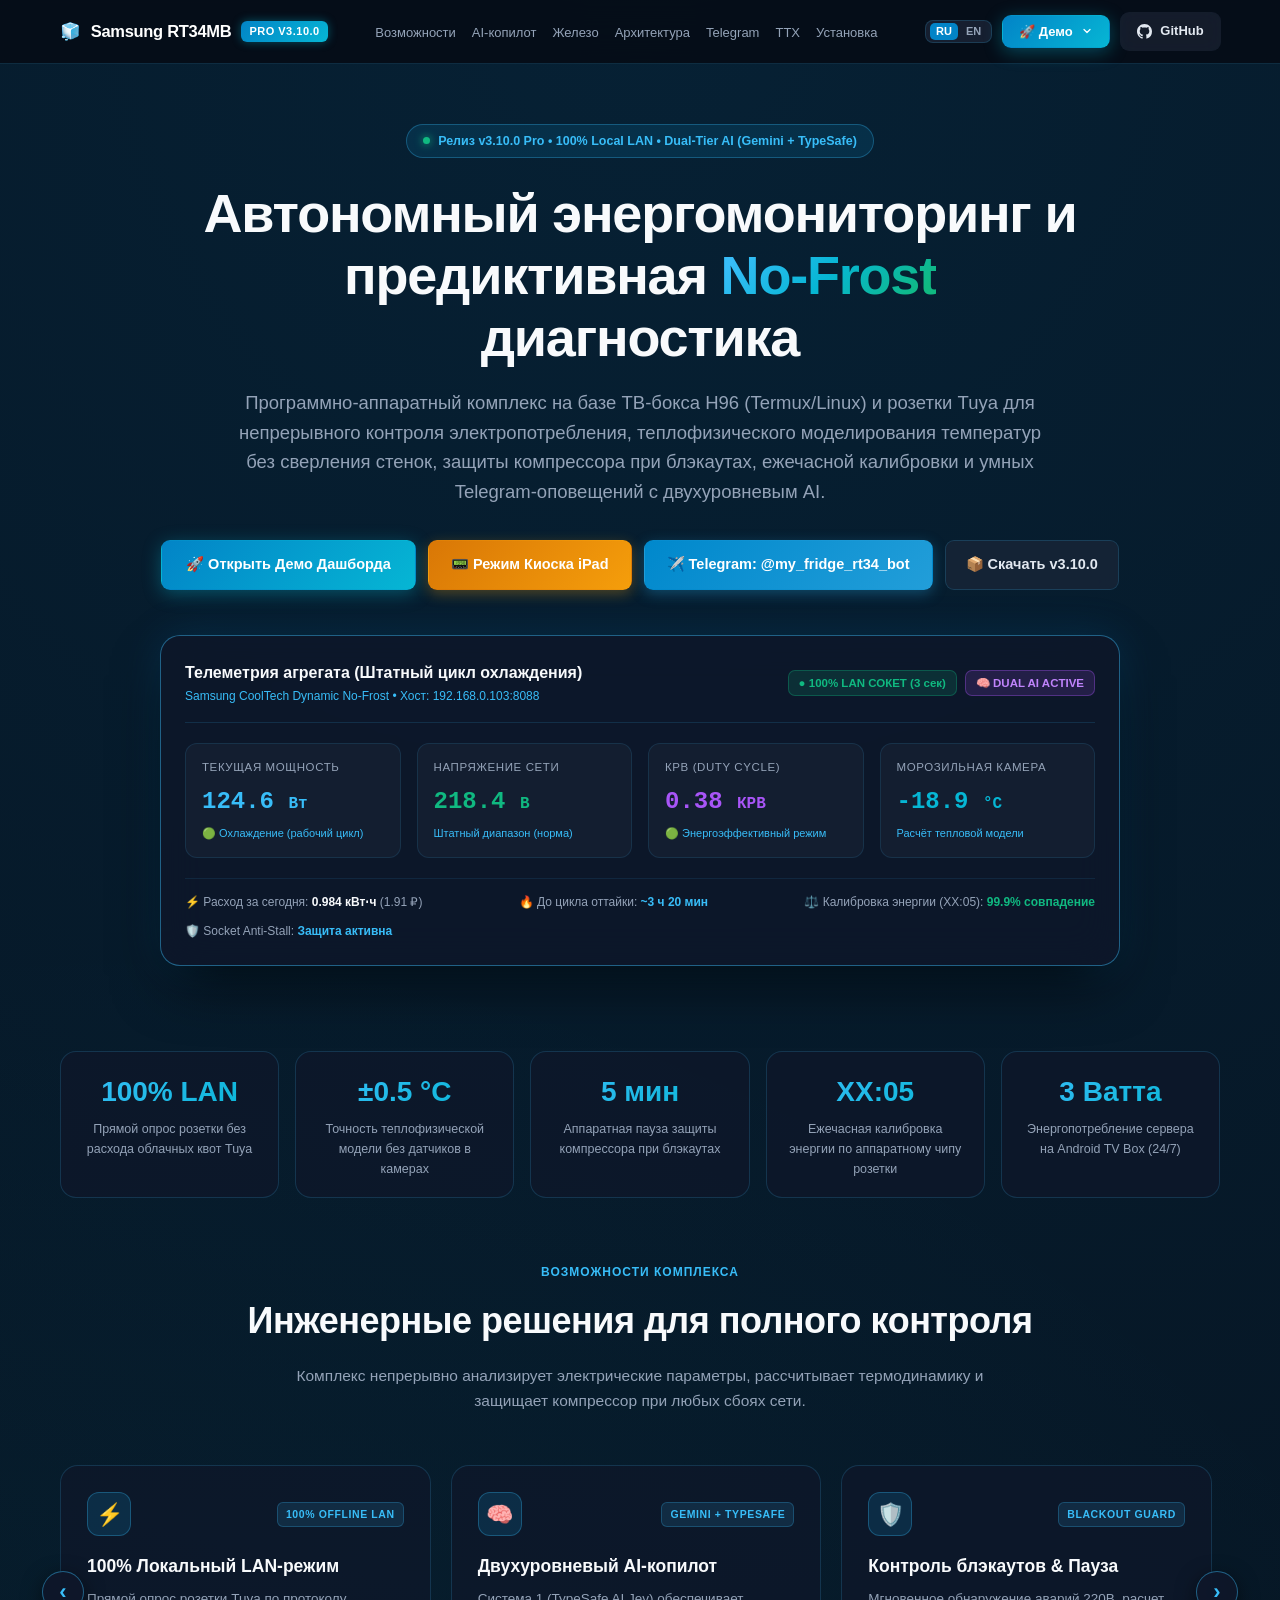
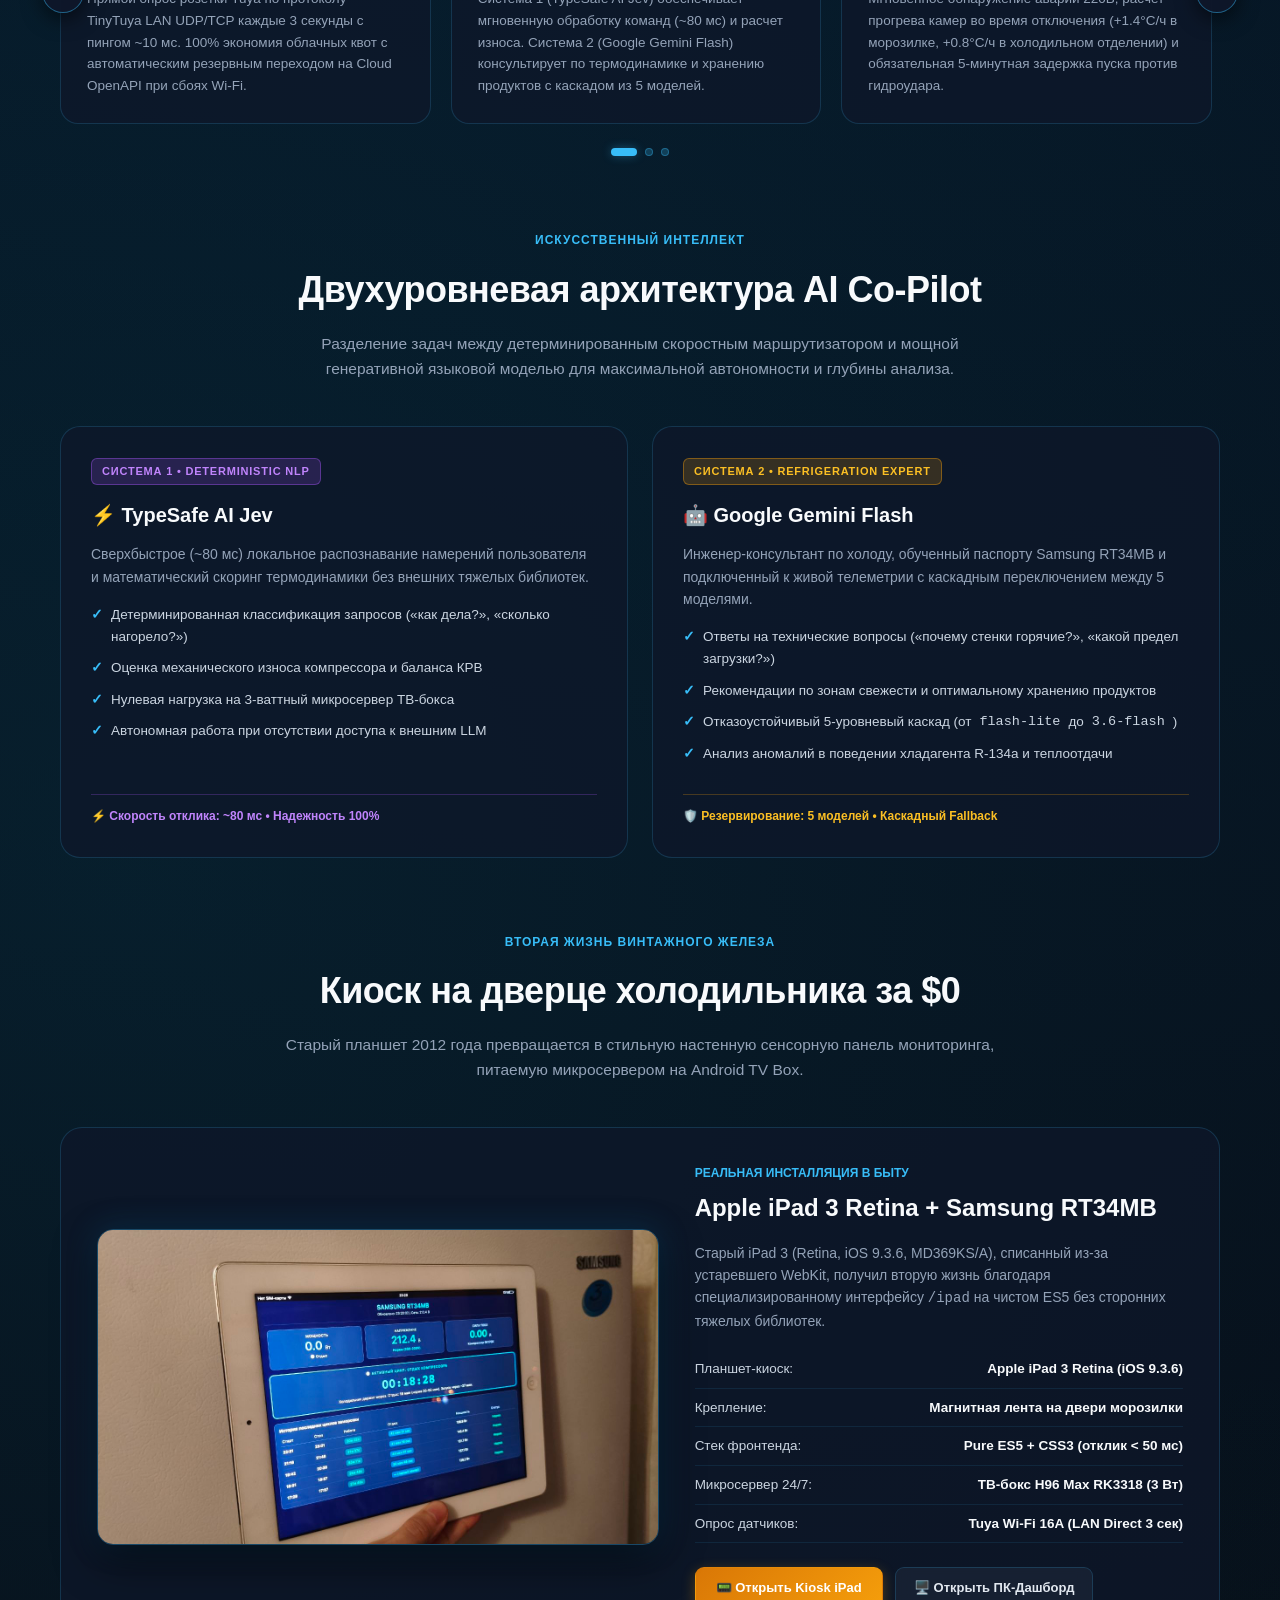
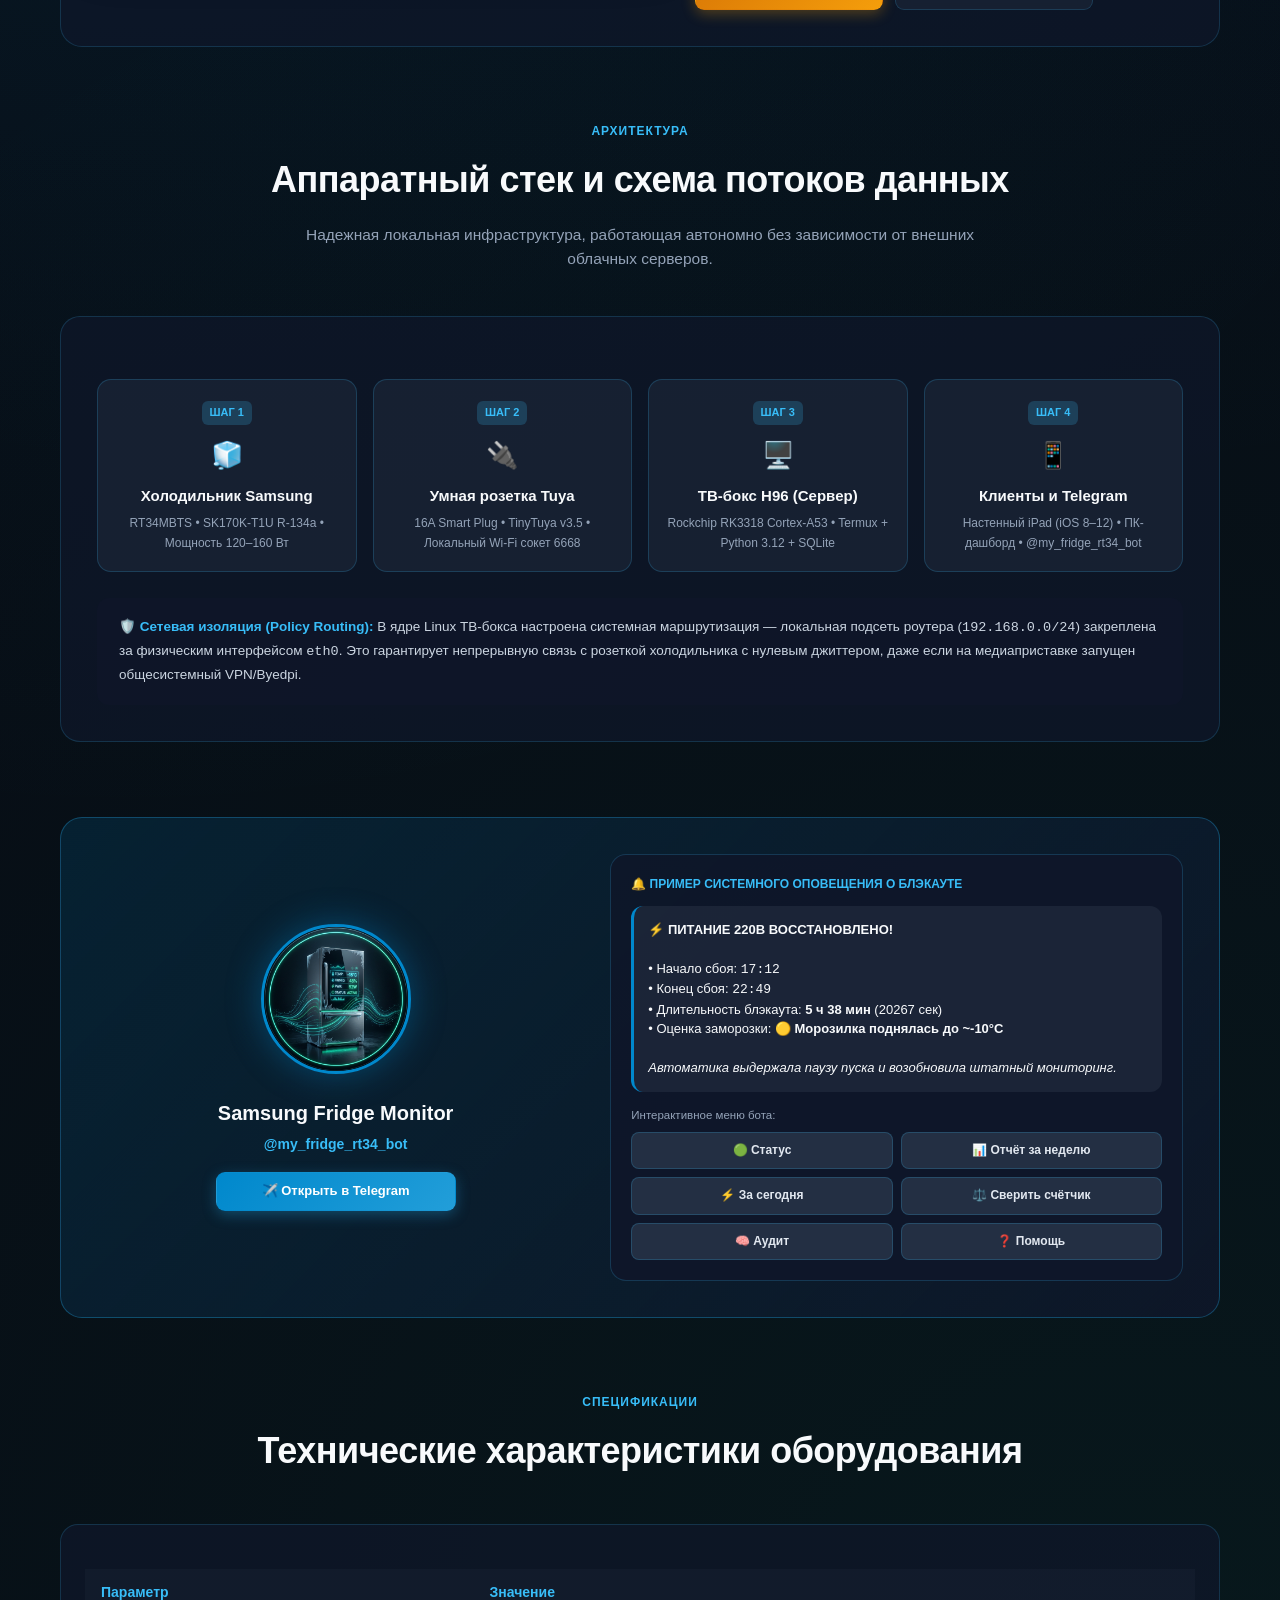
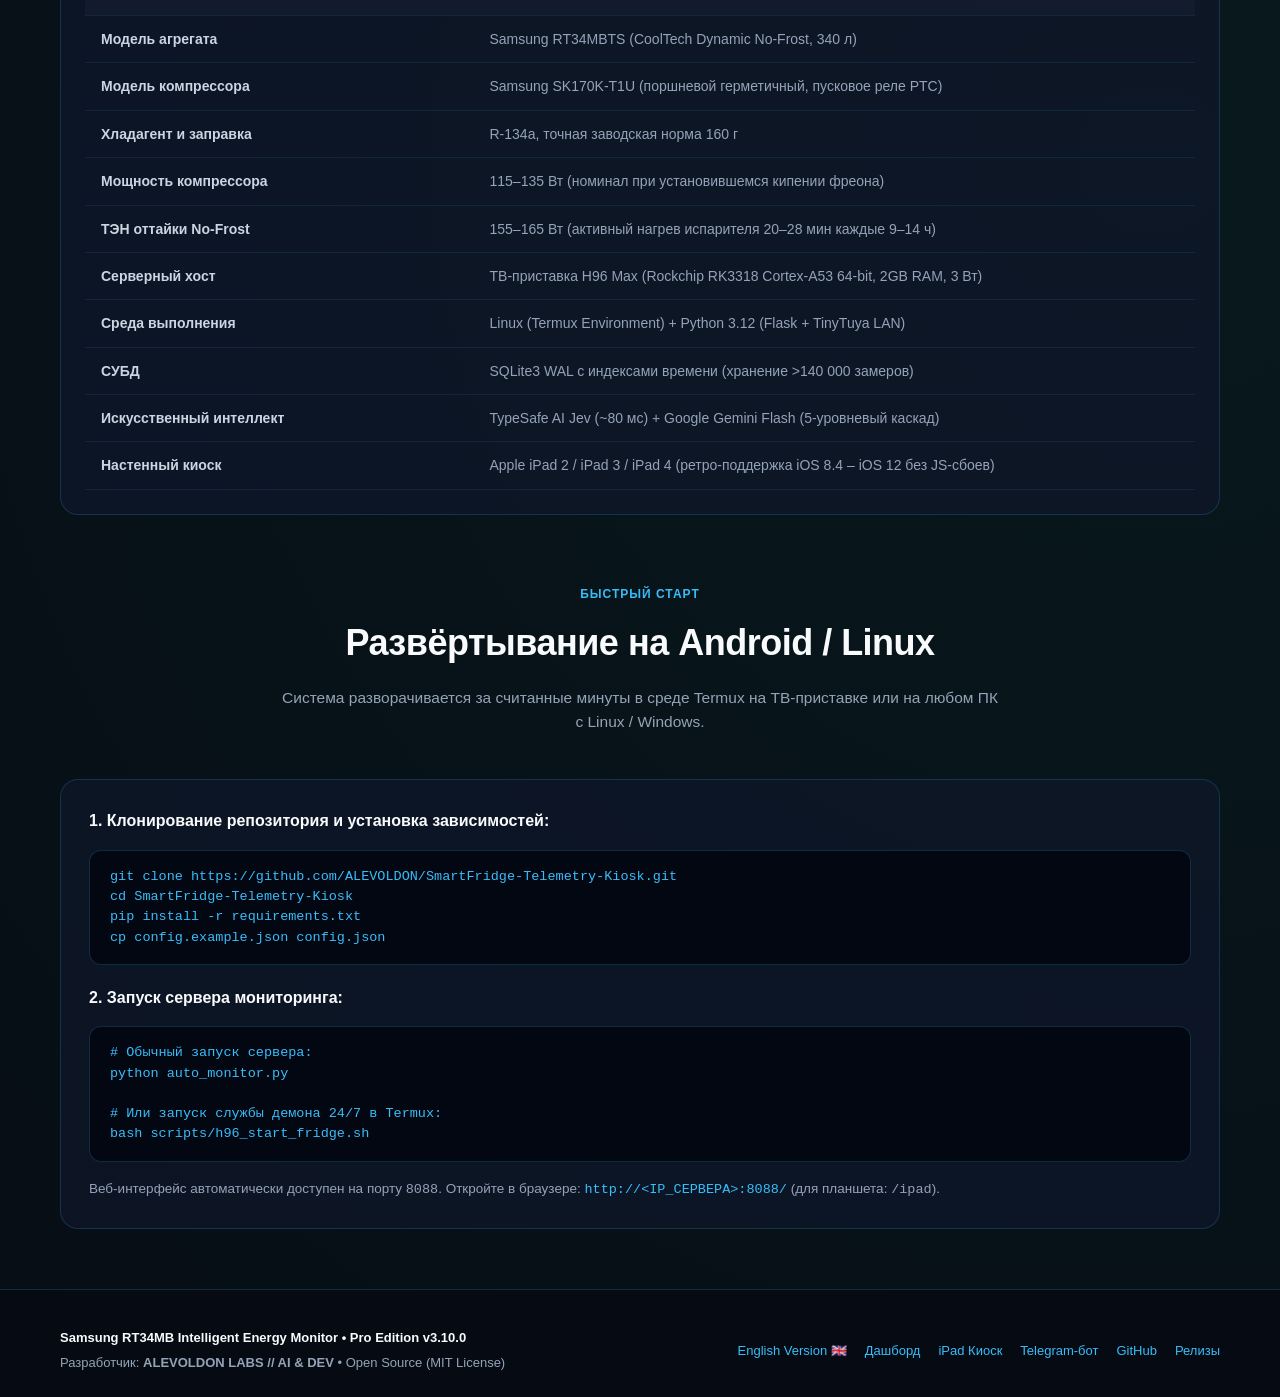
==== commit 0310514d: "feat(landing): convert features grid to interactive touch-enabled carousel with indicators" ====
--- a/index.html
+++ b/index.html
@@ -564,15 +564,30 @@
             margin: 0 auto;
         }
 
-        /* Feature Cards Grid */
-        .features-grid {
-            display: grid;
-            grid-template-columns: repeat(auto-fit, minmax(320px, 1fr));
-            gap: 22px;
+        /* Features Carousel */
+        .carousel-wrapper {
+            position: relative;
             margin-bottom: 75px;
         }
 
+        .carousel-track {
+            display: flex;
+            gap: 20px;
+            overflow-x: auto;
+            scroll-snap-type: x mandatory;
+            scroll-behavior: smooth;
+            -webkit-overflow-scrolling: touch;
+            padding: 8px 4px 20px;
+            scrollbar-width: none;
+        }
+
+        .carousel-track::-webkit-scrollbar {
+            display: none;
+        }
+
         .feature-card {
+            flex: 0 0 calc((100% - 40px) / 3);
+            scroll-snap-align: start;
             background: var(--bg-card);
             border: 1px solid var(--border-card);
             border-radius: 18px;
@@ -580,6 +595,10 @@
             transition: all 0.3s ease;
             position: relative;
             overflow: hidden;
+            display: flex;
+            flex-direction: column;
+            justify-content: space-between;
+            box-sizing: border-box;
         }
 
         .feature-card::before {
@@ -605,9 +624,28 @@
             opacity: 1;
         }
 
+        .feature-top {
+            display: flex;
+            align-items: center;
+            justify-content: space-between;
+            margin-bottom: 16px;
+        }
+
+        .feature-tag {
+            font-size: 10.5px;
+            font-weight: 800;
+            letter-spacing: 0.6px;
+            color: var(--cyan-neon);
+            background: rgba(56, 189, 248, 0.12);
+            border: 1px solid rgba(56, 189, 248, 0.25);
+            padding: 3px 8px;
+            border-radius: 6px;
+            text-transform: uppercase;
+        }
+
         .feature-icon {
-            width: 46px;
-            height: 46px;
+            width: 44px;
+            height: 44px;
             border-radius: 12px;
             background: rgba(14, 165, 233, 0.15);
             border: 1px solid rgba(56, 189, 248, 0.3);
@@ -615,11 +653,10 @@
             align-items: center;
             justify-content: center;
             font-size: 22px;
-            margin-bottom: 16px;
         }
 
         .feature-title {
-            font-size: 18px;
+            font-size: 17.5px;
             font-weight: 700;
             margin-bottom: 8px;
             color: #f8fafc;
@@ -629,6 +666,84 @@
             font-size: 13.5px;
             color: var(--text-muted);
             line-height: 1.6;
+        }
+
+        /* Carousel Navigation Buttons */
+        .carousel-btn {
+            position: absolute;
+            top: 45%;
+            transform: translateY(-50%);
+            width: 42px;
+            height: 42px;
+            border-radius: 50%;
+            background: rgba(15, 23, 42, 0.9);
+            border: 1px solid var(--border-card-hover);
+            color: var(--cyan-neon);
+            font-size: 22px;
+            font-weight: bold;
+            display: flex;
+            align-items: center;
+            justify-content: center;
+            cursor: pointer;
+            z-index: 10;
+            backdrop-filter: blur(12px);
+            -webkit-backdrop-filter: blur(12px);
+            box-shadow: 0 6px 20px rgba(0, 0, 0, 0.55);
+            transition: all 0.25s ease;
+        }
+
+        .carousel-btn:hover {
+            background: rgba(30, 41, 59, 0.95);
+            color: #fff;
+            border-color: var(--cyan-neon);
+            box-shadow: 0 0 16px rgba(56, 189, 248, 0.45);
+            transform: translateY(-50%) scale(1.06);
+        }
+
+        .carousel-btn-prev {
+            left: -18px;
+        }
+
+        .carousel-btn-next {
+            right: -18px;
+        }
+
+        .carousel-dots {
+            display: flex;
+            justify-content: center;
+            align-items: center;
+            gap: 8px;
+            margin-top: 4px;
+        }
+
+        .carousel-dot {
+            width: 8px;
+            height: 8px;
+            border-radius: 9999px;
+            background: rgba(56, 189, 248, 0.22);
+            border: 1px solid rgba(56, 189, 248, 0.35);
+            cursor: pointer;
+            transition: all 0.3s cubic-bezier(0.4, 0, 0.2, 1);
+        }
+
+        .carousel-dot.active {
+            width: 26px;
+            background: var(--cyan-neon);
+            box-shadow: 0 0 10px var(--cyan-glow);
+        }
+
+        @media (max-width: 980px) {
+            .feature-card {
+                flex: 0 0 calc((100% - 20px) / 2);
+            }
+            .carousel-btn-prev { left: -6px; }
+            .carousel-btn-next { right: -6px; }
+        }
+
+        @media (max-width: 640px) {
+            .feature-card {
+                flex: 0 0 100%;
+            }
         }
 
         /* Dual-Tier AI Section */
@@ -1152,70 +1267,119 @@
             </p>
         </div>
 
-        <div class="features-grid">
-            <div class="feature-card">
-                <div class="feature-icon">⚡</div>
-                <h3 class="feature-title">100% Локальный LAN-режим</h3>
-                <p class="feature-desc">
-                    Прямой опрос розетки Tuya по протоколу TinyTuya LAN UDP/TCP каждые 3 секунды с пингом ~10 мс. 100% экономия облачных квот с автоматическим резервным переходом на Cloud OpenAPI при сбоях Wi-Fi.
-                </p>
-            </div>
-
-            <div class="feature-card">
-                <div class="feature-icon">🧠</div>
-                <h3 class="feature-title">Двухуровневый AI-копилот</h3>
-                <p class="feature-desc">
-                    Система 1 (TypeSafe AI Jev) обеспечивает мгновенную обработку команд (~80 мс) и расчет износа. Система 2 (Google Gemini Flash) консультирует по термодинамике и хранению продуктов с каскадом из 5 моделей.
-                </p>
-            </div>
-
-            <div class="feature-card">
-                <div class="feature-icon">🛡️</div>
-                <h3 class="feature-title">Контроль блэкаутов и Пауза пуска</h3>
-                <p class="feature-desc">
-                    Мгновенное обнаружение аварий 220В, расчет прогрева камер во время отключения (+1.4°C/ч в морозилке, +0.8°C/ч в холодильном отделении) и обязательная 5-минутная задержка пуска против гидроудара.
-                </p>
-            </div>
-
-            <div class="feature-card">
-                <div class="feature-icon">⚖️</div>
-                <h3 class="feature-title">Аппаратная калибровка & Anti-Stall</h3>
-                <p class="feature-desc">
-                    Непрерывная автоподстройка телеметрии через ежечасную сверку в XX:05 с аппаратным чипом розетки (<code>add_ele</code>). Защита сокетов Anti-Stall исключает зависание счетчиков при стабильной нагрузке.
-                </p>
-            </div>
-
-            <div class="feature-card">
-                <div class="feature-icon">🔥</div>
-                <h3 class="feature-title">Диагностика No-Frost оттайки</h3>
-                <p class="feature-desc">
-                    Автоматическая детекция работы ТЭНа оттайки (~155–165 Вт), хронометраж интервалов (9–14 ч) и предупреждение об обмерзании испарителя, отказе термодатчиков или микроутечке хладагента R-134a.
-                </p>
-            </div>
-
-            <div class="feature-card">
-                <div class="feature-icon">🍏</div>
-                <h3 class="feature-title">Киоск для старых iPad (iOS 8–12)</h3>
-                <p class="feature-desc">
-                    Специализированный Kiosk-интерфейс на чистом ES5 и CSS3. Идеально работает на винтажных планшетах (iPad 2/3/4) на кухонной дверце холодильника без зависаний и лишнего расхода батареи.
-                </p>
-            </div>
-
-            <div class="feature-card">
-                <div class="feature-icon">🤖</div>
-                <h3 class="feature-title">Telegram Watchdog 24/7</h3>
-                <p class="feature-desc">
-                    Полнофункциональный бот <code>@my_fridge_rt34_bot</code> с защитой белым списком. Экстренные алерты при просадке напряжения &lt; 185 В, затянутом цикле &gt; 60 мин, завершении блэкаута и воскресный дайджест.
-                </p>
-            </div>
-
-            <div class="feature-card">
-                <div class="feature-icon">🖨️</div>
-                <h3 class="feature-title">Экспорт и печать PDF-отчётов</h3>
-                <p class="feature-desc">
-                    Быстрая генерация экономичных черно-белых диагностических заключений для печати с полным архивом рабочих циклов, графиками КРВ и энергозатратами для сервисных центров.
-                </p>
-            </div>
+        <!-- Features Interactive Carousel -->
+        <div class="carousel-wrapper">
+            <button class="carousel-btn carousel-btn-prev" id="features-prev" aria-label="Предыдущие возможности">‹</button>
+            <button class="carousel-btn carousel-btn-next" id="features-next" aria-label="Следующие возможности">›</button>
+
+            <div class="carousel-track" id="features-track">
+                <div class="feature-card">
+                    <div>
+                        <div class="feature-top">
+                            <div class="feature-icon">⚡</div>
+                            <span class="feature-tag">100% OFFLINE LAN</span>
+                        </div>
+                        <h3 class="feature-title">100% Локальный LAN-режим</h3>
+                        <p class="feature-desc">
+                            Прямой опрос розетки Tuya по протоколу TinyTuya LAN UDP/TCP каждые 3 секунды с пингом ~10 мс. 100% экономия облачных квот с автоматическим резервным переходом на Cloud OpenAPI при сбоях Wi-Fi.
+                        </p>
+                    </div>
+                </div>
+
+                <div class="feature-card">
+                    <div>
+                        <div class="feature-top">
+                            <div class="feature-icon">🧠</div>
+                            <span class="feature-tag">GEMINI + TYPESAFE</span>
+                        </div>
+                        <h3 class="feature-title">Двухуровневый AI-копилот</h3>
+                        <p class="feature-desc">
+                            Система 1 (TypeSafe AI Jev) обеспечивает мгновенную обработку команд (~80 мс) и расчет износа. Система 2 (Google Gemini Flash) консультирует по термодинамике и хранению продуктов с каскадом из 5 моделей.
+                        </p>
+                    </div>
+                </div>
+
+                <div class="feature-card">
+                    <div>
+                        <div class="feature-top">
+                            <div class="feature-icon">🛡️</div>
+                            <span class="feature-tag">BLACKOUT GUARD</span>
+                        </div>
+                        <h3 class="feature-title">Контроль блэкаутов & Пауза</h3>
+                        <p class="feature-desc">
+                            Мгновенное обнаружение аварий 220В, расчет прогрева камер во время отключения (+1.4°C/ч в морозилке, +0.8°C/ч в холодильном отделении) и обязательная 5-минутная задержка пуска против гидроудара.
+                        </p>
+                    </div>
+                </div>
+
+                <div class="feature-card">
+                    <div>
+                        <div class="feature-top">
+                            <div class="feature-icon">⚖️</div>
+                            <span class="feature-tag">XX:05 RECONCILE</span>
+                        </div>
+                        <h3 class="feature-title">Аппаратная калибровка & Anti-Stall</h3>
+                        <p class="feature-desc">
+                            Непрерывная автоподстройка телеметрии через ежечасную сверку в XX:05 с аппаратным чипом розетки (<code>add_ele</code>). Защита сокетов Anti-Stall исключает зависание счетчиков при стабильной нагрузке.
+                        </p>
+                    </div>
+                </div>
+
+                <div class="feature-card">
+                    <div>
+                        <div class="feature-top">
+                            <div class="feature-icon">🔥</div>
+                            <span class="feature-tag">NO-FROST SENSING</span>
+                        </div>
+                        <h3 class="feature-title">Диагностика No-Frost оттайки</h3>
+                        <p class="feature-desc">
+                            Автоматическая детекция работы ТЭНа оттайки (~155–165 Вт), хронометраж интервалов (9–14 ч) и предупреждение об обмерзании испарителя, отказе термодатчиков или микроутечке хладагента R-134a.
+                        </p>
+                    </div>
+                </div>
+
+                <div class="feature-card">
+                    <div>
+                        <div class="feature-top">
+                            <div class="feature-icon">🍏</div>
+                            <span class="feature-tag">ES5 RETRO KIOSK</span>
+                        </div>
+                        <h3 class="feature-title">Киоск для старых iPad (iOS 8–12)</h3>
+                        <p class="feature-desc">
+                            Специализированный Kiosk-интерфейс на чистом ES5 и CSS3. Идеально работает на винтажных планшетах (iPad 2/3/4) на кухонной дверце холодильника без зависаний и лишнего расхода батареи.
+                        </p>
+                    </div>
+                </div>
+
+                <div class="feature-card">
+                    <div>
+                        <div class="feature-top">
+                            <div class="feature-icon">🤖</div>
+                            <span class="feature-tag">REALTIME ALERTS</span>
+                        </div>
+                        <h3 class="feature-title">Telegram Watchdog 24/7</h3>
+                        <p class="feature-desc">
+                            Полнофункциональный бот <code>@my_fridge_rt34_bot</code> с защитой белым списком. Экстренные алерты при просадке напряжения &lt; 185 В, затянутом цикле &gt; 60 мин, завершении блэкаута и воскресный дайджест.
+                        </p>
+                    </div>
+                </div>
+
+                <div class="feature-card">
+                    <div>
+                        <div class="feature-top">
+                            <div class="feature-icon">🖨️</div>
+                            <span class="feature-tag">INK-FRIENDLY PDF</span>
+                        </div>
+                        <h3 class="feature-title">Экспорт и печать PDF-отчётов</h3>
+                        <p class="feature-desc">
+                            Быстрая генерация экономичных черно-белых диагностических заключений для печати с полным архивом рабочих циклов, графиками КРВ и энергозатратами для сервисных центров.
+                        </p>
+                    </div>
+                </div>
+            </div>
+
+            <!-- Carousel Pagination Dots -->
+            <div class="carousel-dots" id="features-dots"></div>
         </div>
     </section>
 
@@ -1515,5 +1679,80 @@
         </div>
     </footer>
 
+    <!-- Features Carousel Controller -->
+    <script>
+        (function() {
+            var track = document.getElementById('features-track');
+            var prevBtn = document.getElementById('features-prev');
+            var nextBtn = document.getElementById('features-next');
+            var dotsContainer = document.getElementById('features-dots');
+
+            if (!track || !dotsContainer) return;
+
+            var cards = track.querySelectorAll('.feature-card');
+            var totalCards = cards.length;
+
+            function getVisibleCount() {
+                if (window.innerWidth <= 640) return 1;
+                if (window.innerWidth <= 980) return 2;
+                return 3;
+            }
+
+            function getPageCount() {
+                var visible = getVisibleCount();
+                return Math.max(1, Math.ceil(totalCards / visible));
+            }
+
+            function updateDots() {
+                dotsContainer.innerHTML = '';
+                var pageCount = getPageCount();
+                for (var i = 0; i < pageCount; i++) {
+                    var dot = document.createElement('span');
+                    dot.className = 'carousel-dot' + (i === 0 ? ' active' : '');
+                    (function(pageIndex) {
+                        dot.onclick = function() {
+                            var item = cards[pageIndex * getVisibleCount()] || cards[totalCards - 1];
+                            item.scrollIntoView({ behavior: 'smooth', block: 'nearest', inline: 'start' });
+                        };
+                    })(i);
+                    dotsContainer.appendChild(dot);
+                }
+            }
+
+            function syncActiveDot() {
+                var visible = getVisibleCount();
+                var cardWidth = cards[0] ? cards[0].offsetWidth + 20 : track.offsetWidth;
+                var scrollLeft = track.scrollLeft;
+                var pageIndex = Math.min(getPageCount() - 1, Math.max(0, Math.round(scrollLeft / (cardWidth * visible))));
+                var dots = dotsContainer.querySelectorAll('.carousel-dot');
+                dots.forEach(function(dot, idx) {
+                    if (idx === pageIndex) dot.classList.add('active');
+                    else dot.classList.remove('active');
+                });
+            }
+
+            if (prevBtn) {
+                prevBtn.onclick = function() {
+                    var cardWidth = cards[0] ? cards[0].offsetWidth + 20 : track.offsetWidth;
+                    track.scrollBy({ left: -(cardWidth * getVisibleCount()), behavior: 'smooth' });
+                };
+            }
+
+            if (nextBtn) {
+                nextBtn.onclick = function() {
+                    var cardWidth = cards[0] ? cards[0].offsetWidth + 20 : track.offsetWidth;
+                    track.scrollBy({ left: (cardWidth * getVisibleCount()), behavior: 'smooth' });
+                };
+            }
+
+            track.addEventListener('scroll', syncActiveDot, { passive: true });
+            window.addEventListener('resize', function() {
+                updateDots();
+                syncActiveDot();
+            });
+
+            updateDots();
+        })();
+    </script>
 </body>
 </html>
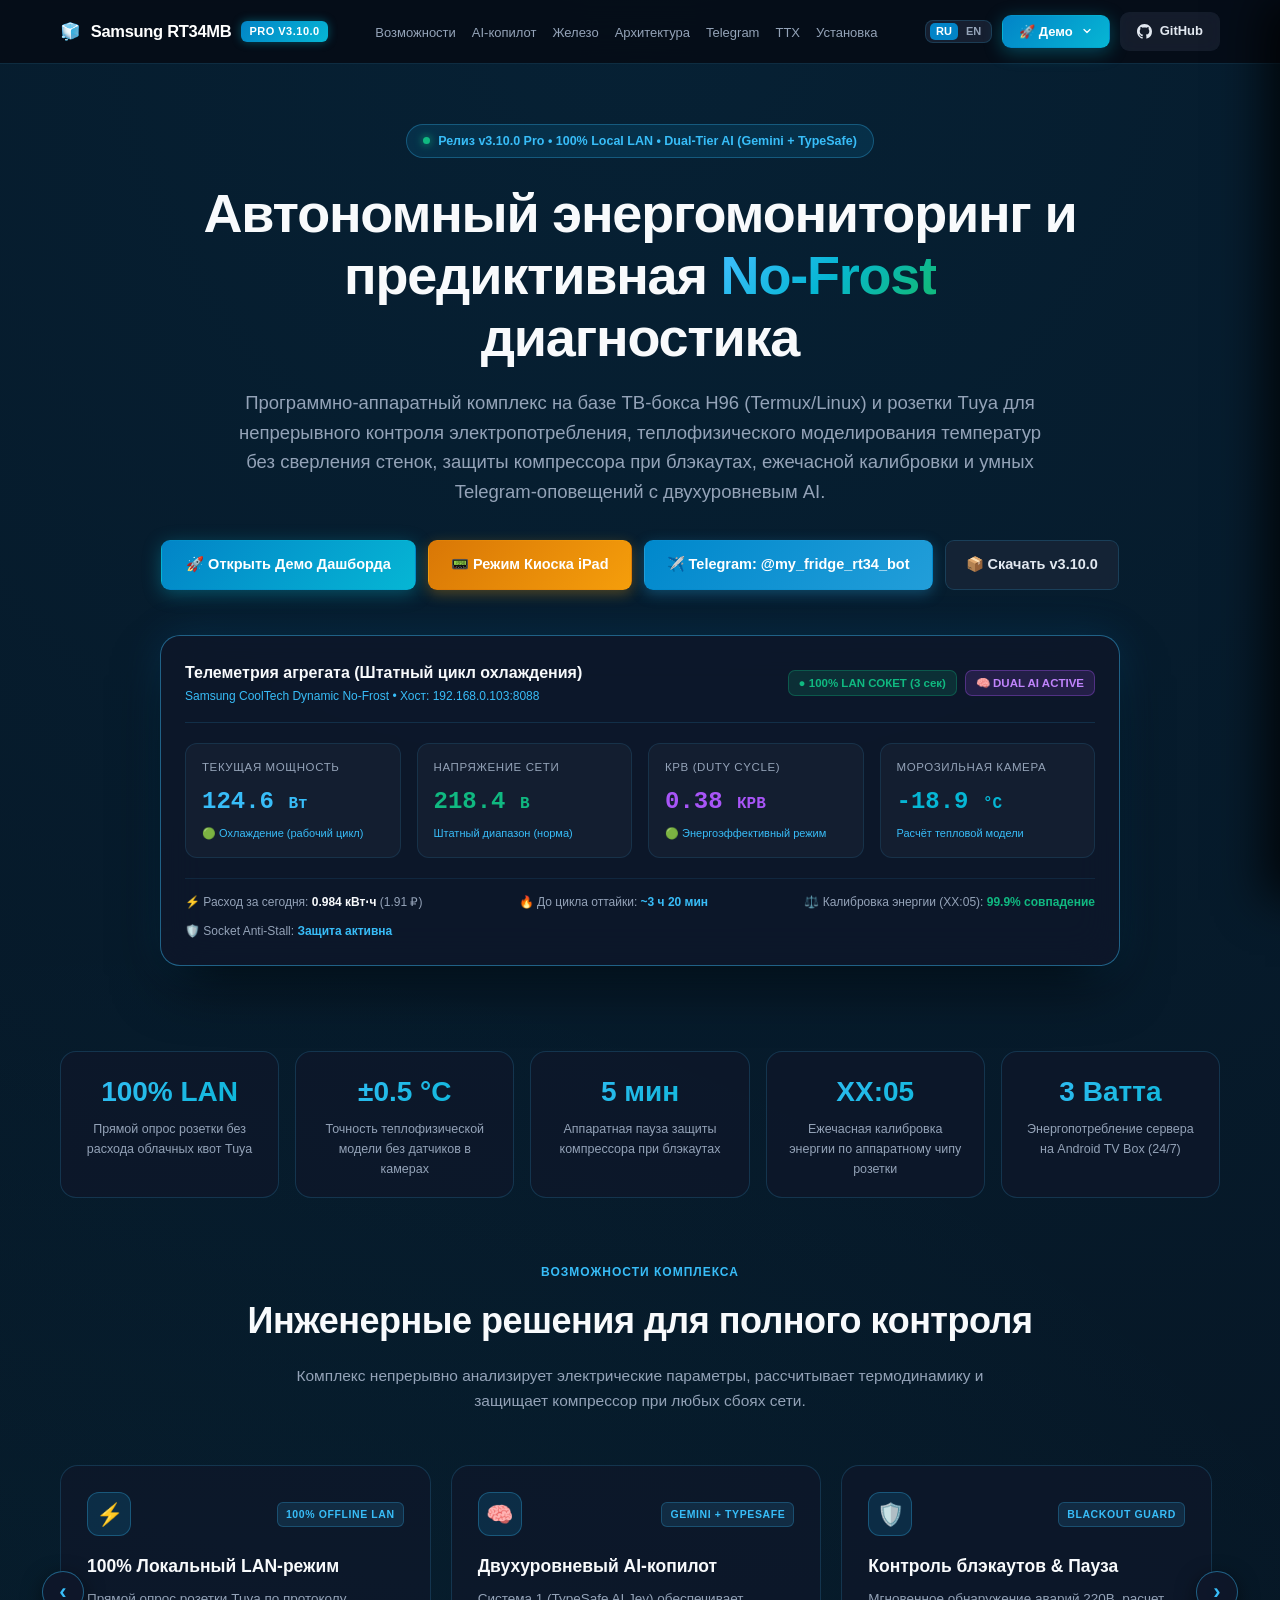
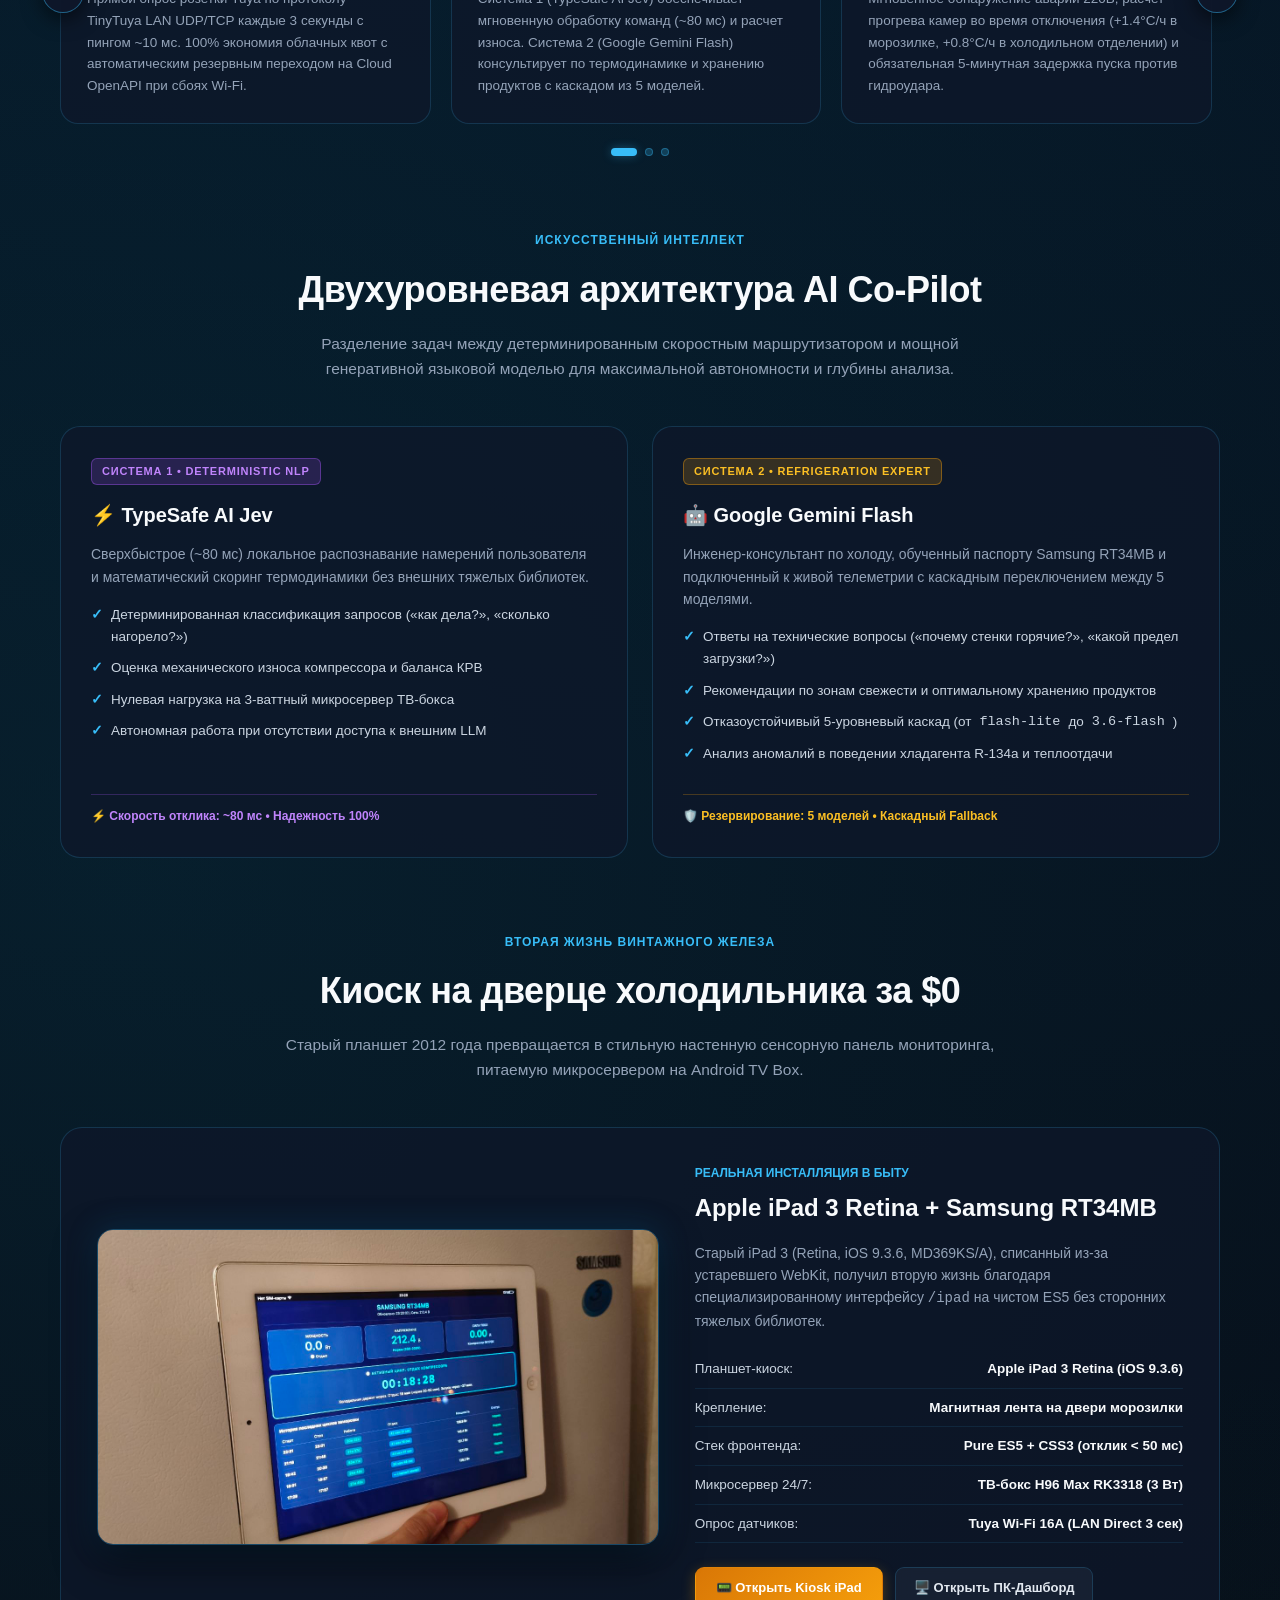
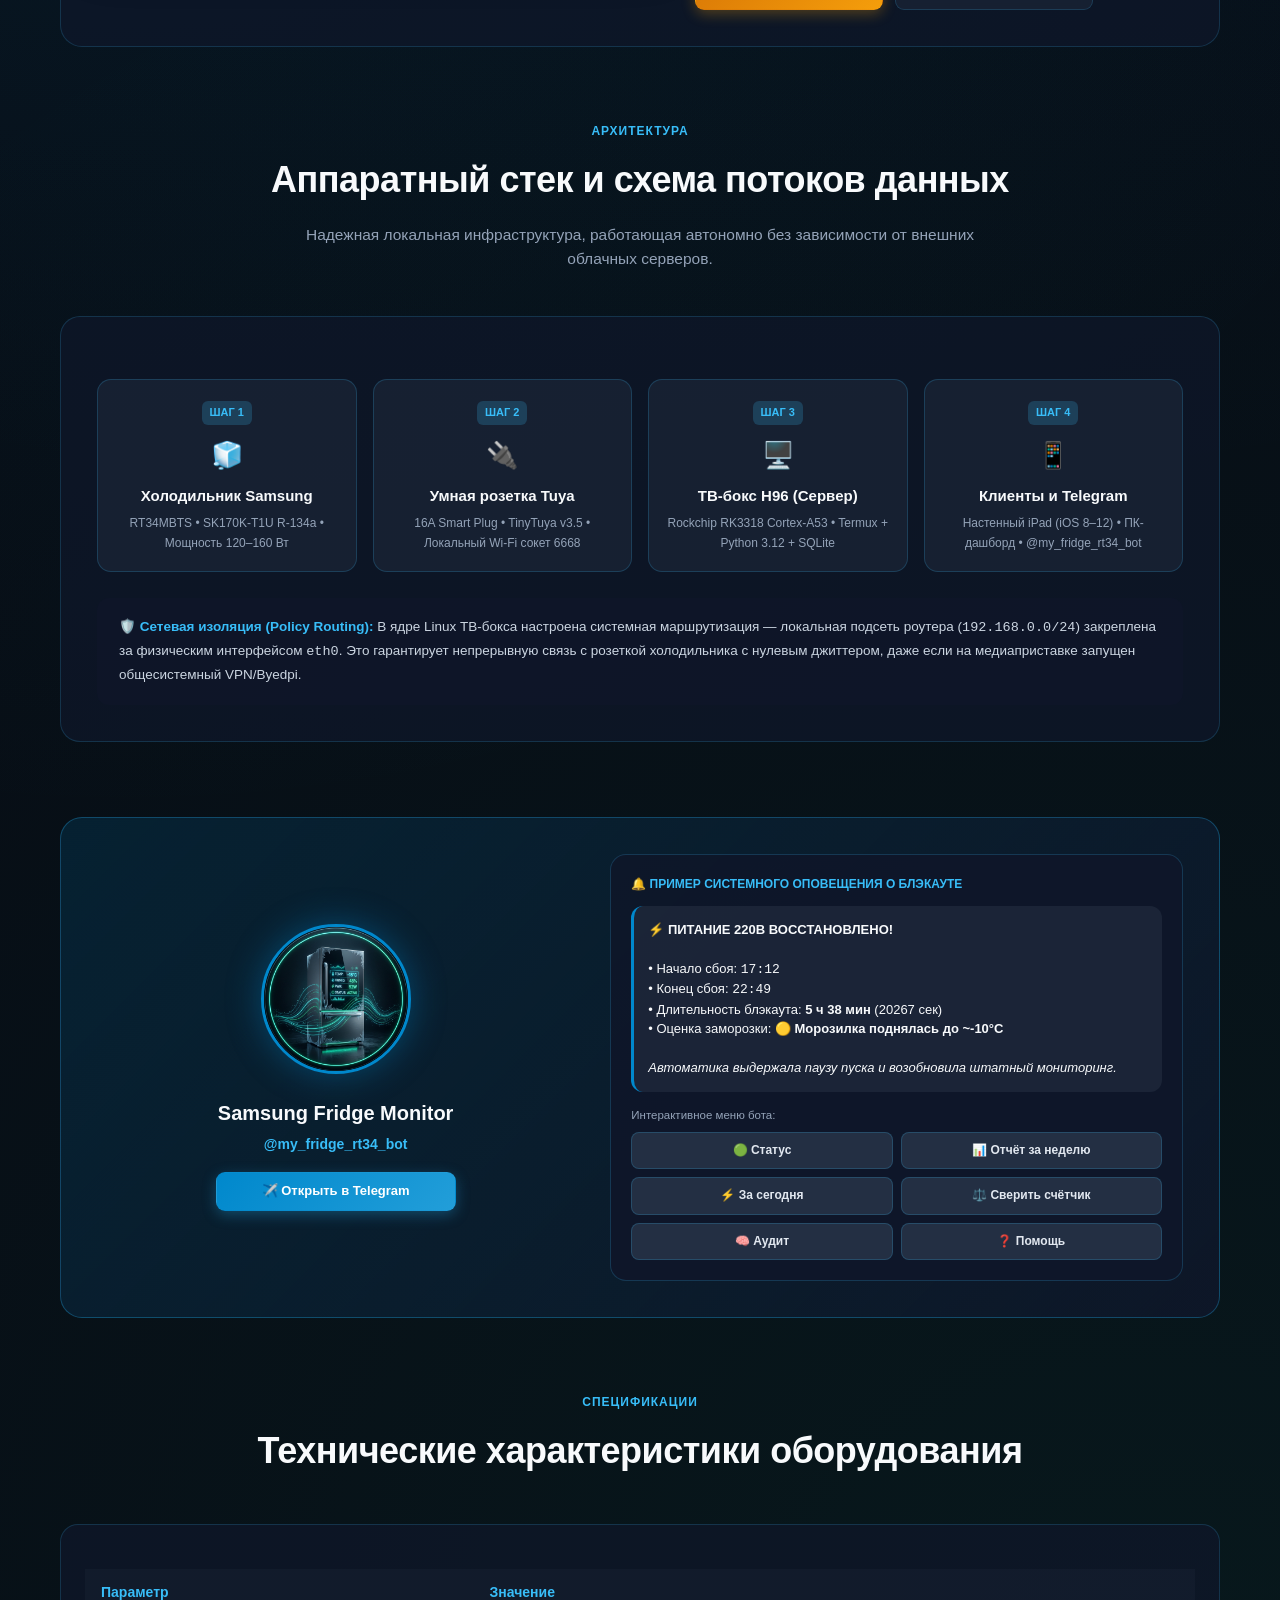
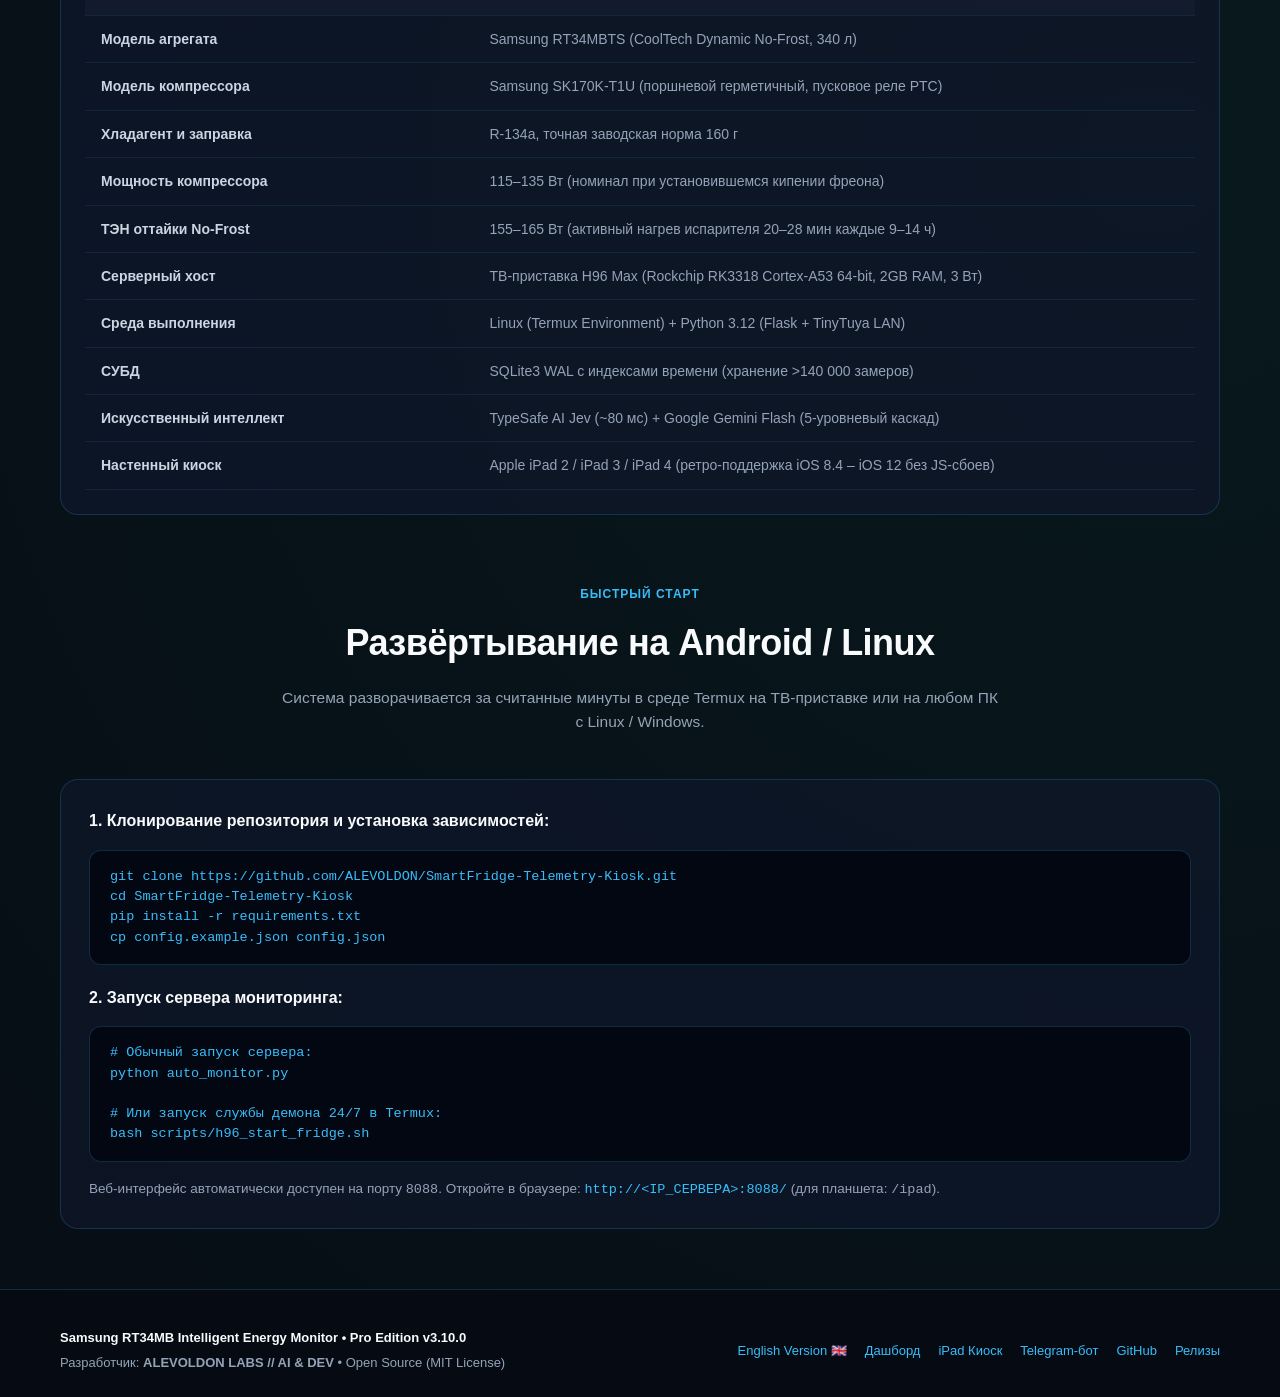
==== commit ade510f0: "feat(landing): implement responsive mobile design with slide-out drawer navigation" ====
--- a/index.html
+++ b/index.html
@@ -38,6 +38,14 @@
             box-sizing: border-box;
             margin: 0;
             padding: 0;
+        }
+
+        html {
+            scroll-behavior: smooth;
+        }
+
+        section[id] {
+            scroll-margin-top: 75px;
         }
 
         body {
@@ -749,7 +757,7 @@
         /* Dual-Tier AI Section */
         .ai-grid {
             display: grid;
-            grid-template-columns: repeat(auto-fit, minmax(340px, 1fr));
+            grid-template-columns: repeat(auto-fit, minmax(280px, 1fr));
             gap: 24px;
             margin-bottom: 75px;
         }
@@ -1069,24 +1077,273 @@
             100% { box-shadow: 0 0 22px rgba(56, 189, 248, 0.45); }
         }
 
+        /* Mobile Menu Button */
+        .mobile-menu-btn {
+            display: none;
+            align-items: center;
+            justify-content: center;
+            background: rgba(30, 41, 59, 0.7);
+            border: 1px solid var(--border-card);
+            border-radius: 8px;
+            color: #f8fafc;
+            padding: 6px 9px;
+            cursor: pointer;
+            transition: all 0.2s ease;
+        }
+
+        .mobile-menu-btn:hover,
+        .mobile-menu-btn:focus {
+            background: rgba(51, 65, 85, 0.9);
+            border-color: var(--cyan-neon);
+            color: #fff;
+        }
+
+        /* Slide-out Mobile Drawer */
+        .drawer-backdrop {
+            position: fixed;
+            top: 0;
+            left: 0;
+            right: 0;
+            bottom: 0;
+            background: rgba(0, 0, 0, 0.7);
+            backdrop-filter: blur(5px);
+            -webkit-backdrop-filter: blur(5px);
+            z-index: 1040;
+            opacity: 0;
+            visibility: hidden;
+            transition: opacity 0.3s ease, visibility 0.3s ease;
+        }
+
+        .drawer-backdrop.active {
+            opacity: 1;
+            visibility: visible;
+        }
+
+        .mobile-drawer {
+            position: fixed;
+            top: 0;
+            right: 0;
+            bottom: 0;
+            width: 320px;
+            max-width: 86vw;
+            background: rgba(11, 17, 32, 0.98);
+            border-left: 1px solid var(--border-card-hover);
+            box-shadow: -15px 0 45px rgba(0, 0, 0, 0.8);
+            backdrop-filter: blur(24px);
+            -webkit-backdrop-filter: blur(24px);
+            z-index: 1050;
+            transform: translateX(100%);
+            transition: transform 0.3s cubic-bezier(0.16, 1, 0.3, 1);
+            display: flex;
+            flex-direction: column;
+        }
+
+        .mobile-drawer.active {
+            transform: translateX(0);
+        }
+
+        .drawer-header {
+            display: flex;
+            align-items: center;
+            justify-content: space-between;
+            padding: 16px 20px;
+            border-bottom: 1px solid var(--border-card);
+        }
+
+        .drawer-close-btn {
+            background: rgba(30, 41, 59, 0.6);
+            border: 1px solid var(--border-card);
+            border-radius: 8px;
+            color: #94a3b8;
+            width: 32px;
+            height: 32px;
+            display: flex;
+            align-items: center;
+            justify-content: center;
+            font-size: 16px;
+            cursor: pointer;
+            transition: all 0.2s;
+        }
+
+        .drawer-close-btn:hover {
+            color: #fff;
+            border-color: var(--cyan-neon);
+        }
+
+        .drawer-body {
+            flex: 1;
+            overflow-y: auto;
+            padding: 20px;
+            display: flex;
+            flex-direction: column;
+            gap: 22px;
+        }
+
+        .drawer-section-title {
+            font-size: 11px;
+            font-weight: 800;
+            letter-spacing: 0.8px;
+            color: var(--text-muted);
+            text-transform: uppercase;
+            margin-bottom: 8px;
+        }
+
+        .drawer-nav-list {
+            list-style: none;
+            margin: 0;
+            padding: 0;
+            display: flex;
+            flex-direction: column;
+            gap: 3px;
+        }
+
+        .drawer-nav-list a {
+            display: flex;
+            align-items: center;
+            gap: 12px;
+            padding: 10px 14px;
+            border-radius: 10px;
+            color: #cbd5e1;
+            font-size: 14px;
+            font-weight: 600;
+            transition: all 0.2s;
+            border: 1px solid transparent;
+        }
+
+        .drawer-nav-list a:hover,
+        .drawer-nav-list a:focus {
+            background: rgba(30, 41, 59, 0.7);
+            color: #38bdf8;
+            border-color: rgba(56, 189, 248, 0.2);
+        }
+
+        .drawer-actions {
+            display: flex;
+            flex-direction: column;
+            gap: 10px;
+        }
+
+        .drawer-actions .btn {
+            width: 100%;
+            justify-content: center;
+            padding: 10px 16px;
+            font-size: 13.5px;
+        }
+
+        .drawer-footer {
+            margin-top: auto;
+            padding-top: 16px;
+            border-top: 1px solid var(--border-card);
+            display: flex;
+            align-items: center;
+            justify-content: space-between;
+        }
+
         /* Responsive */
         @media (max-width: 980px) {
             .nav-links { display: none; }
-            .hardware-grid { grid-template-columns: 1fr; }
-            .telegram-spotlight { grid-template-columns: 1fr; }
-            .hero { padding: 40px 0 30px; }
+            .mobile-menu-btn { display: inline-flex; }
+            .hardware-grid { grid-template-columns: 1fr; gap: 24px; padding: 28px; }
+            .telegram-spotlight { grid-template-columns: 1fr; gap: 24px; padding: 28px; }
+            .hero { padding: 45px 0 30px; }
             .grid-stats { grid-template-columns: repeat(2, 1fr); }
-        }
-
-        @media (max-width: 540px) {
+            .ai-grid { grid-template-columns: 1fr; }
+            .feature-card { flex: 0 0 calc((100% - 20px) / 2); }
+            .metrics-strip { grid-template-columns: repeat(2, 1fr); gap: 14px; margin: 25px auto 45px; }
+        }
+
+        @media (max-width: 640px) {
+            .container { padding: 0 16px; }
+            .hero { padding: 32px 0 24px; }
+            .hero-pill { font-size: 11px; padding: 5px 12px; white-space: normal; text-align: center; }
+            .hero-title { font-size: clamp(24px, 7vw, 36px); letter-spacing: -0.8px; }
+            .hero-subtitle { font-size: 14px; margin-bottom: 24px; }
+            .hero-cta { flex-direction: column; width: 100%; }
+            .hero-cta .btn { width: 100%; font-size: 13.5px; }
+            .mockup-header { flex-direction: column; align-items: flex-start; gap: 10px; }
             .grid-stats { grid-template-columns: 1fr; }
-            .hero-cta { flex-direction: column; }
-            .btn { width: 100%; }
-            .metrics-strip { grid-template-columns: repeat(2, 1fr); }
+            .stat-box { padding: 12px 14px; }
+            .metrics-strip { grid-template-columns: 1fr; }
+            .feature-card { flex: 0 0 100%; padding: 20px; }
+            .carousel-btn { display: none; }
+            .carousel-track { padding: 4px 0 14px; }
+            .hardware-grid { padding: 20px 16px; border-radius: 18px; }
+            .hardware-specs-list li { flex-direction: column; gap: 2px; }
+            .topology-card { padding: 20px 16px; }
+            .flow-diagram { grid-template-columns: 1fr; }
+            .telegram-spotlight { padding: 22px 16px; }
+            .tg-avatar-img { width: 110px; height: 110px; }
+            .tg-chat-mockup { padding: 16px 12px; }
+            .tg-buttons-grid { grid-template-columns: repeat(2, 1fr); gap: 6px; }
+            .tg-mock-btn { font-size: 11px; padding: 6px 8px; }
+            .footer-content { flex-direction: column; text-align: center; gap: 16px; }
+            .footer-content div:last-child { justify-content: center; }
+        }
+
+        @media (max-width: 440px) {
+            .nav-logo { font-size: 14px; gap: 6px; }
+            .nav-logo .badge-pro { font-size: 9.5px; padding: 2px 5px; }
+            .btn-github { display: none; }
+            .nav-cta-group { gap: 6px; }
+            .nav-dropdown-btn { padding: 6px 10px; font-size: 12px; }
+            .lang-switcher { padding: 2px 3px; font-size: 10px; }
         }
     </style>
 </head>
 <body>
+
+    <!-- Mobile Navigation Drawer Backdrop & Aside -->
+    <div class="drawer-backdrop" id="drawer-backdrop" onclick="toggleMobileDrawer(false)"></div>
+    <aside class="mobile-drawer" id="mobile-drawer" aria-label="Мобильное меню">
+        <div class="drawer-header">
+            <div class="nav-logo">
+                <span>🧊</span> Samsung RT34MB
+                <span class="badge-pro">PRO</span>
+            </div>
+            <button class="drawer-close-btn" onclick="toggleMobileDrawer(false)" aria-label="Закрыть меню">✕</button>
+        </div>
+        <div class="drawer-body">
+            <div>
+                <div class="drawer-section-title">Разделы страницы</div>
+                <ul class="drawer-nav-list">
+                    <li><a href="#features" onclick="toggleMobileDrawer(false)"><span>⚡</span> Возможности комплекса</a></li>
+                    <li><a href="#ai" onclick="toggleMobileDrawer(false)"><span>🧠</span> Двухуровневый AI-копилот</a></li>
+                    <li><a href="#hardware" onclick="toggleMobileDrawer(false)"><span>🔌</span> Железо и iPad-киоск</a></li>
+                    <li><a href="#architecture" onclick="toggleMobileDrawer(false)"><span>📐</span> Топология и сеть</a></li>
+                    <li><a href="#telegram" onclick="toggleMobileDrawer(false)"><span>✈️</span> Telegram-бот</a></li>
+                    <li><a href="#specs" onclick="toggleMobileDrawer(false)"><span>📋</span> Характеристики ТТХ</a></li>
+                    <li><a href="#install" onclick="toggleMobileDrawer(false)"><span>🛠️</span> Установка и запуск</a></li>
+                </ul>
+            </div>
+
+            <div>
+                <div class="drawer-section-title">Быстрый доступ к приложениям</div>
+                <div class="drawer-actions">
+                    <a href="static/index.html" class="btn btn-primary">
+                        <span>🖥️ Главный дашборд</span>
+                    </a>
+                    <a href="static/ipad.html" class="btn btn-kiosk">
+                        <span>📟 Режим Киоска iPad (ES5)</span>
+                    </a>
+                    <a href="https://t.me/my_fridge_rt34_bot" target="_blank" class="btn btn-telegram">
+                        <span>✈️ Telegram-бот</span>
+                    </a>
+                    <a href="https://github.com/ALEVOLDON/SmartFridge-Telemetry-Kiosk" target="_blank" class="btn btn-secondary">
+                        <svg width="15" height="15" viewBox="0 0 24 24" fill="currentColor"><path d="M12 0C5.37 0 0 5.37 0 12c0 5.31 3.435 9.795 8.205 11.385.6.105.825-.255.825-.57 0-.285-.015-1.23-.015-2.235-3.015.555-3.795-.735-4.035-1.41-.135-.345-.72-1.41-1.23-1.695-.42-.225-1.02-.78-.015-.795.945-.015 1.62.87 1.845 1.23 1.08 1.815 2.805 1.305 3.495.99.105-.78.42-1.305.765-1.605-2.67-.3-5.46-1.335-5.46-5.925 0-1.305.465-2.385 1.23-3.225-.12-.3-.54-1.53.12-3.18 0 0 1.005-.315 3.3 1.23.96-.27 1.98-.405 3-.405s2.04.135 3 .405c2.295-1.56 3.3-1.23 3.3-1.23.66 1.65.24 2.88.12 3.18.765.84 1.23 1.905 1.23 3.225 0 4.605-2.805 5.625-5.475 5.925.435.375.81 1.095.81 2.22 0 1.605-.015 2.895-.015 3.3 0 .315.225.69.825.57A12.02 12.02 0 0024 12c0-6.63-5.37-12-12-12z"/></svg>
+                        <span>GitHub репозиторий</span>
+                    </a>
+                </div>
+            </div>
+
+            <div class="drawer-footer">
+                <span class="drawer-section-title" style="margin-bottom:0;">Язык сайта:</span>
+                <div class="lang-switcher">
+                    <span class="lang-btn active">RU</span>
+                    <a href="index.en.html" class="lang-btn" title="Switch to English">EN</a>
+                </div>
+            </div>
+        </div>
+    </aside>
 
     <!-- Sticky Navbar -->
     <header class="navbar">
@@ -1140,6 +1397,15 @@
                     <svg width="15" height="15" viewBox="0 0 24 24" fill="currentColor"><path d="M12 0C5.37 0 0 5.37 0 12c0 5.31 3.435 9.795 8.205 11.385.6.105.825-.255.825-.57 0-.285-.015-1.23-.015-2.235-3.015.555-3.795-.735-4.035-1.41-.135-.345-.72-1.41-1.23-1.695-.42-.225-1.02-.78-.015-.795.945-.015 1.62.87 1.845 1.23 1.08 1.815 2.805 1.305 3.495.99.105-.78.42-1.305.765-1.605-2.67-.3-5.46-1.335-5.46-5.925 0-1.305.465-2.385 1.23-3.225-.12-.3-.54-1.53.12-3.18 0 0 1.005-.315 3.3 1.23.96-.27 1.98-.405 3-.405s2.04.135 3 .405c2.295-1.56 3.3-1.23 3.3-1.23.66 1.65.24 2.88.12 3.18.765.84 1.23 1.905 1.23 3.225 0 4.605-2.805 5.625-5.475 5.925.435.375.81 1.095.81 2.22 0 1.605-.015 2.895-.015 3.3 0 .315.225.69.825.57A12.02 12.02 0 0024 12c0-6.63-5.37-12-12-12z"/></svg>
                     <span>GitHub</span>
                 </a>
+
+                <!-- Mobile Hamburger Menu Button -->
+                <button class="mobile-menu-btn" onclick="toggleMobileDrawer(true)" aria-label="Открыть мобильное меню">
+                    <svg width="20" height="20" viewBox="0 0 24 24" fill="none" stroke="currentColor" stroke-width="2.2" stroke-linecap="round" stroke-linejoin="round">
+                        <line x1="3" y1="6" x2="21" y2="6"></line>
+                        <line x1="3" y1="12" x2="21" y2="12"></line>
+                        <line x1="3" y1="18" x2="21" y2="18"></line>
+                    </svg>
+                </button>
             </div>
         </div>
     </header>
@@ -1753,6 +2019,28 @@
 
             updateDots();
         })();
+
+        /* Mobile Drawer Controller */
+        function toggleMobileDrawer(open) {
+            var drawer = document.getElementById('mobile-drawer');
+            var backdrop = document.getElementById('drawer-backdrop');
+            if (!drawer || !backdrop) return;
+            if (open) {
+                drawer.classList.add('active');
+                backdrop.classList.add('active');
+                document.body.style.overflow = 'hidden';
+            } else {
+                drawer.classList.remove('active');
+                backdrop.classList.remove('active');
+                document.body.style.overflow = '';
+            }
+        }
+
+        document.addEventListener('keydown', function(e) {
+            if (e.key === 'Escape' || e.keyCode === 27) {
+                toggleMobileDrawer(false);
+            }
+        });
     </script>
 </body>
 </html>
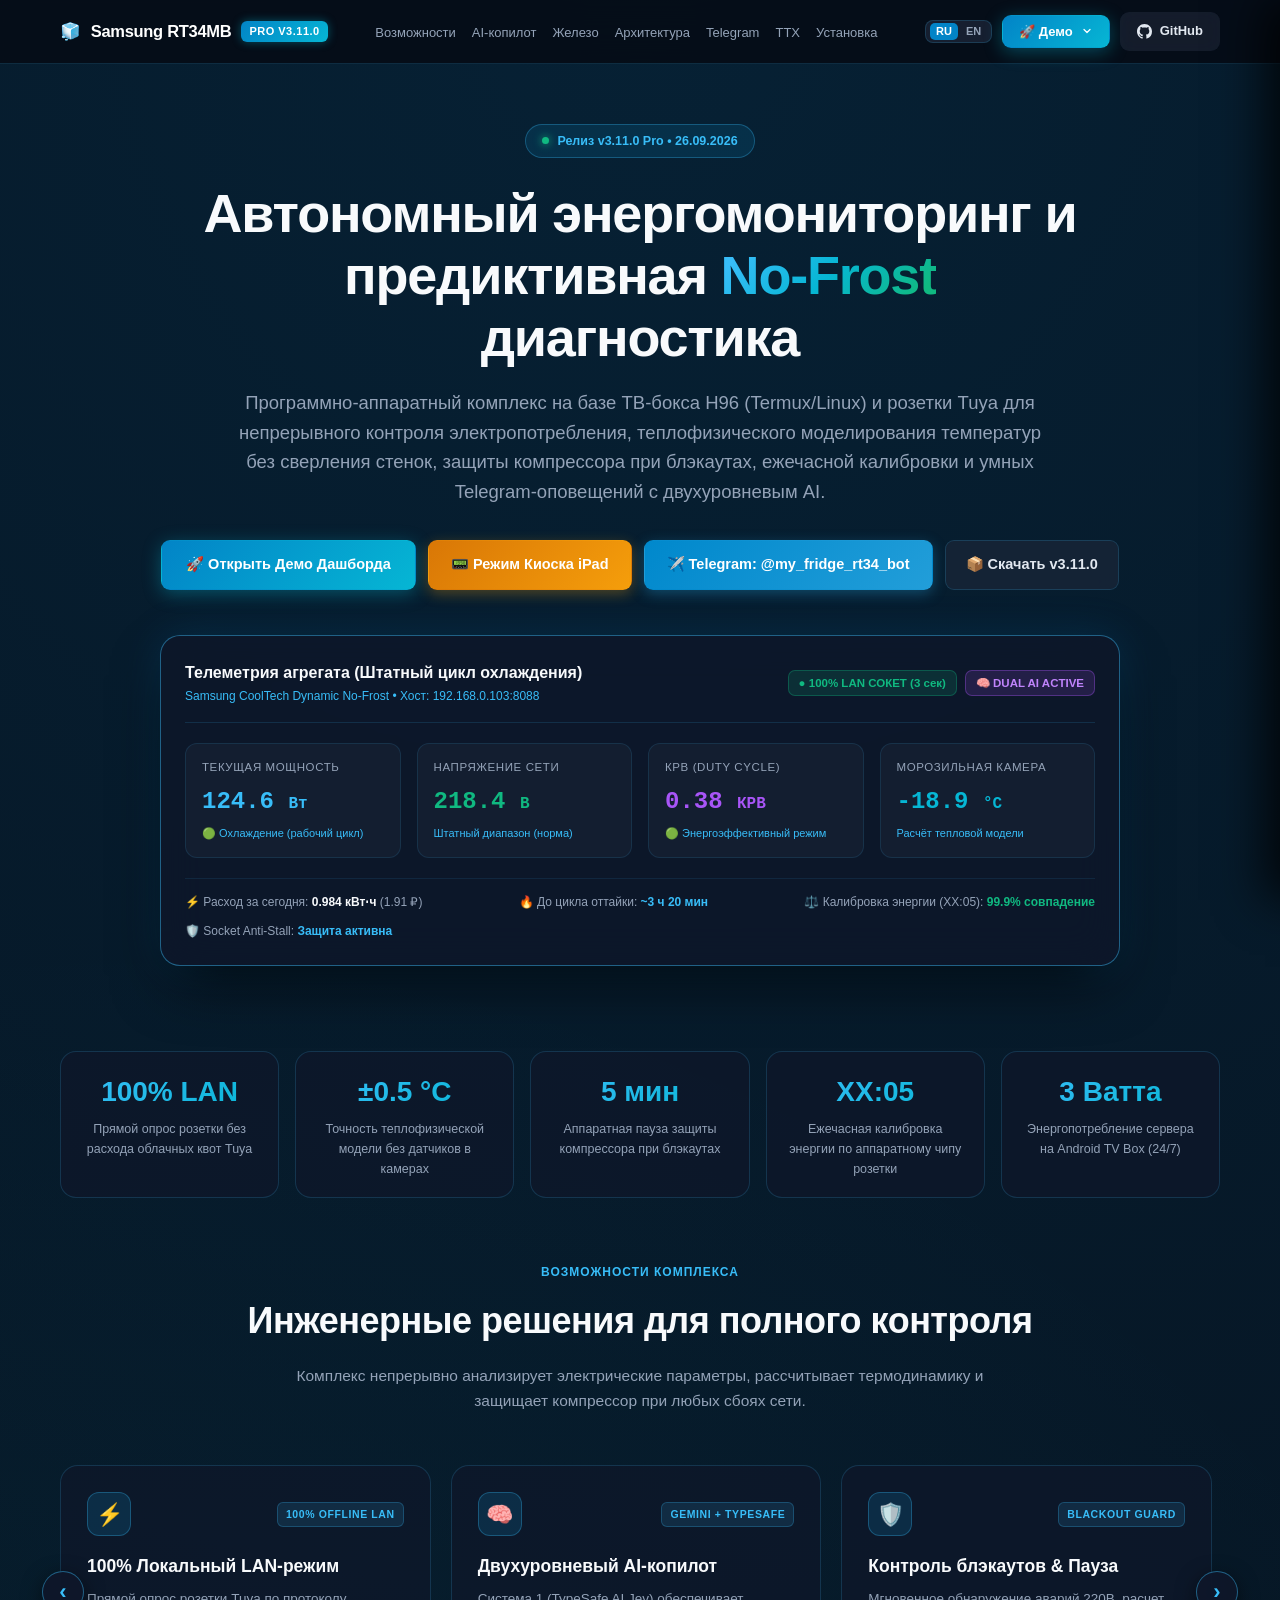
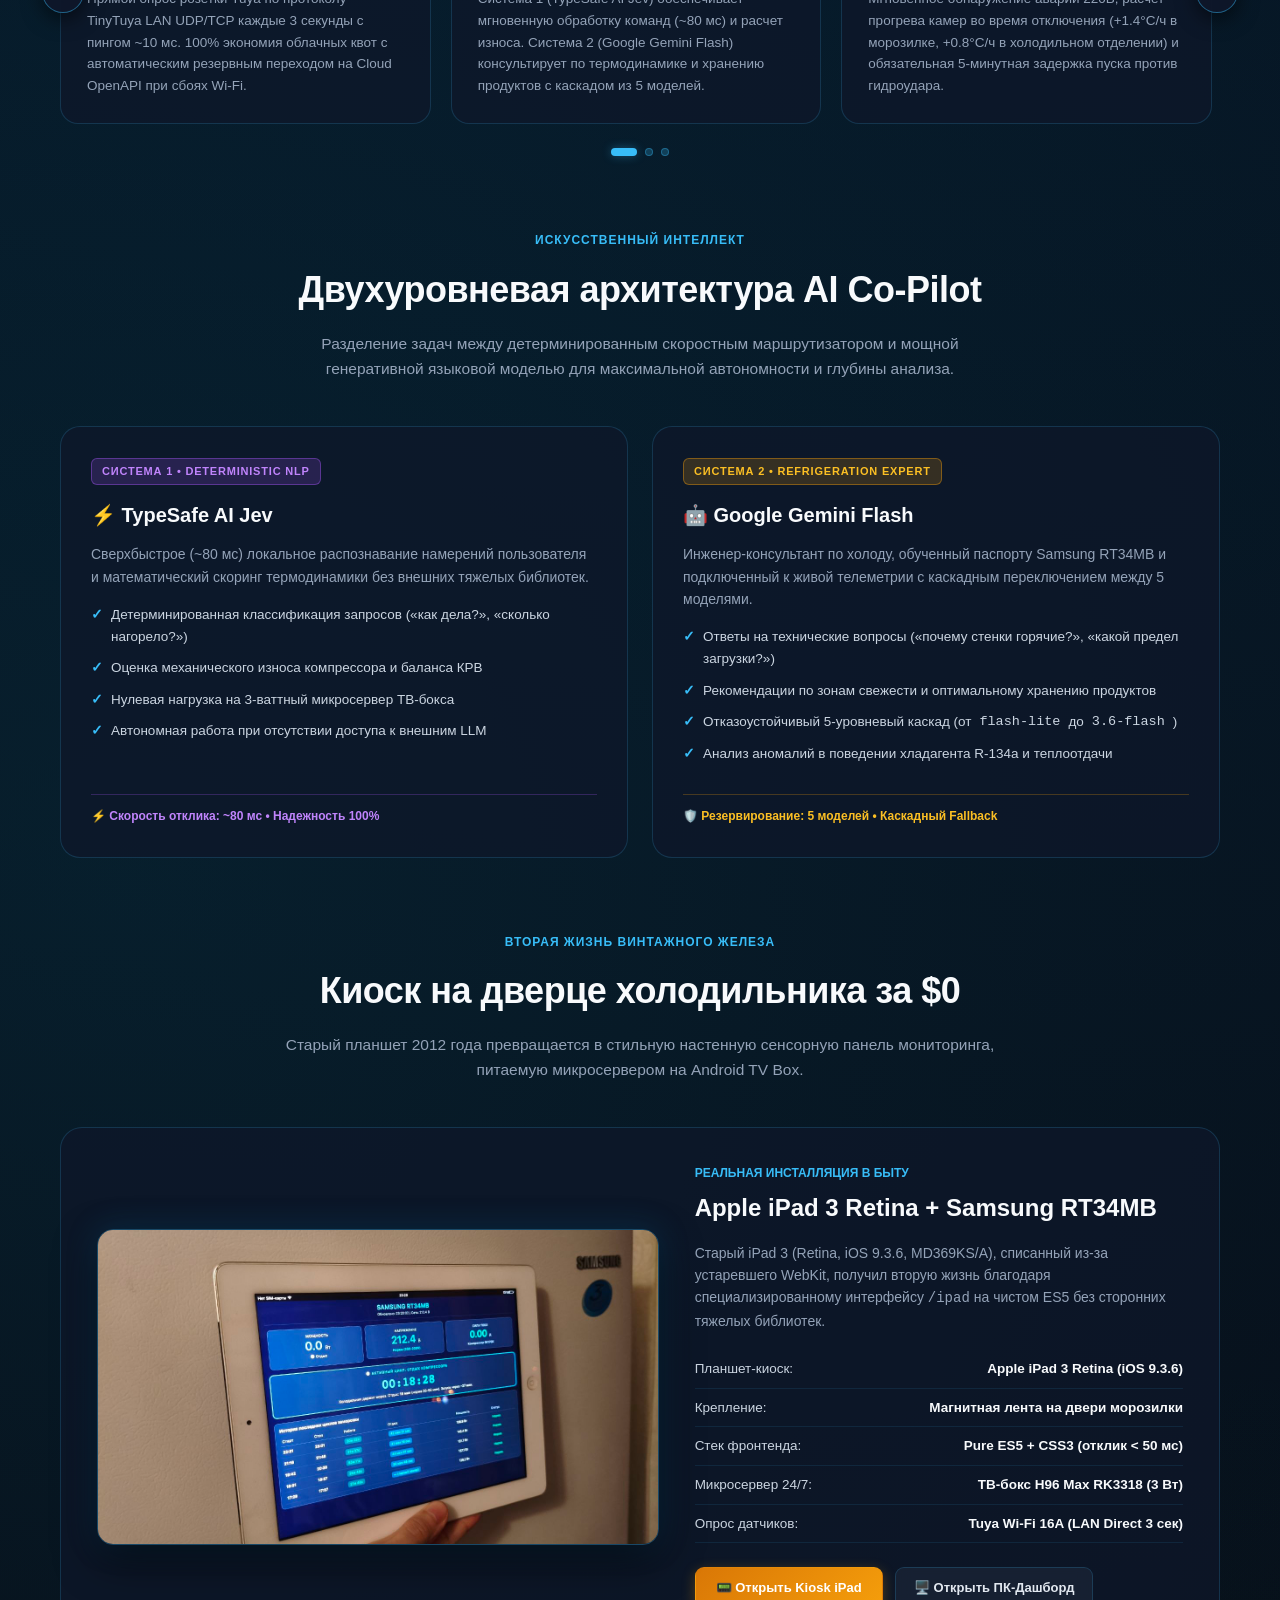
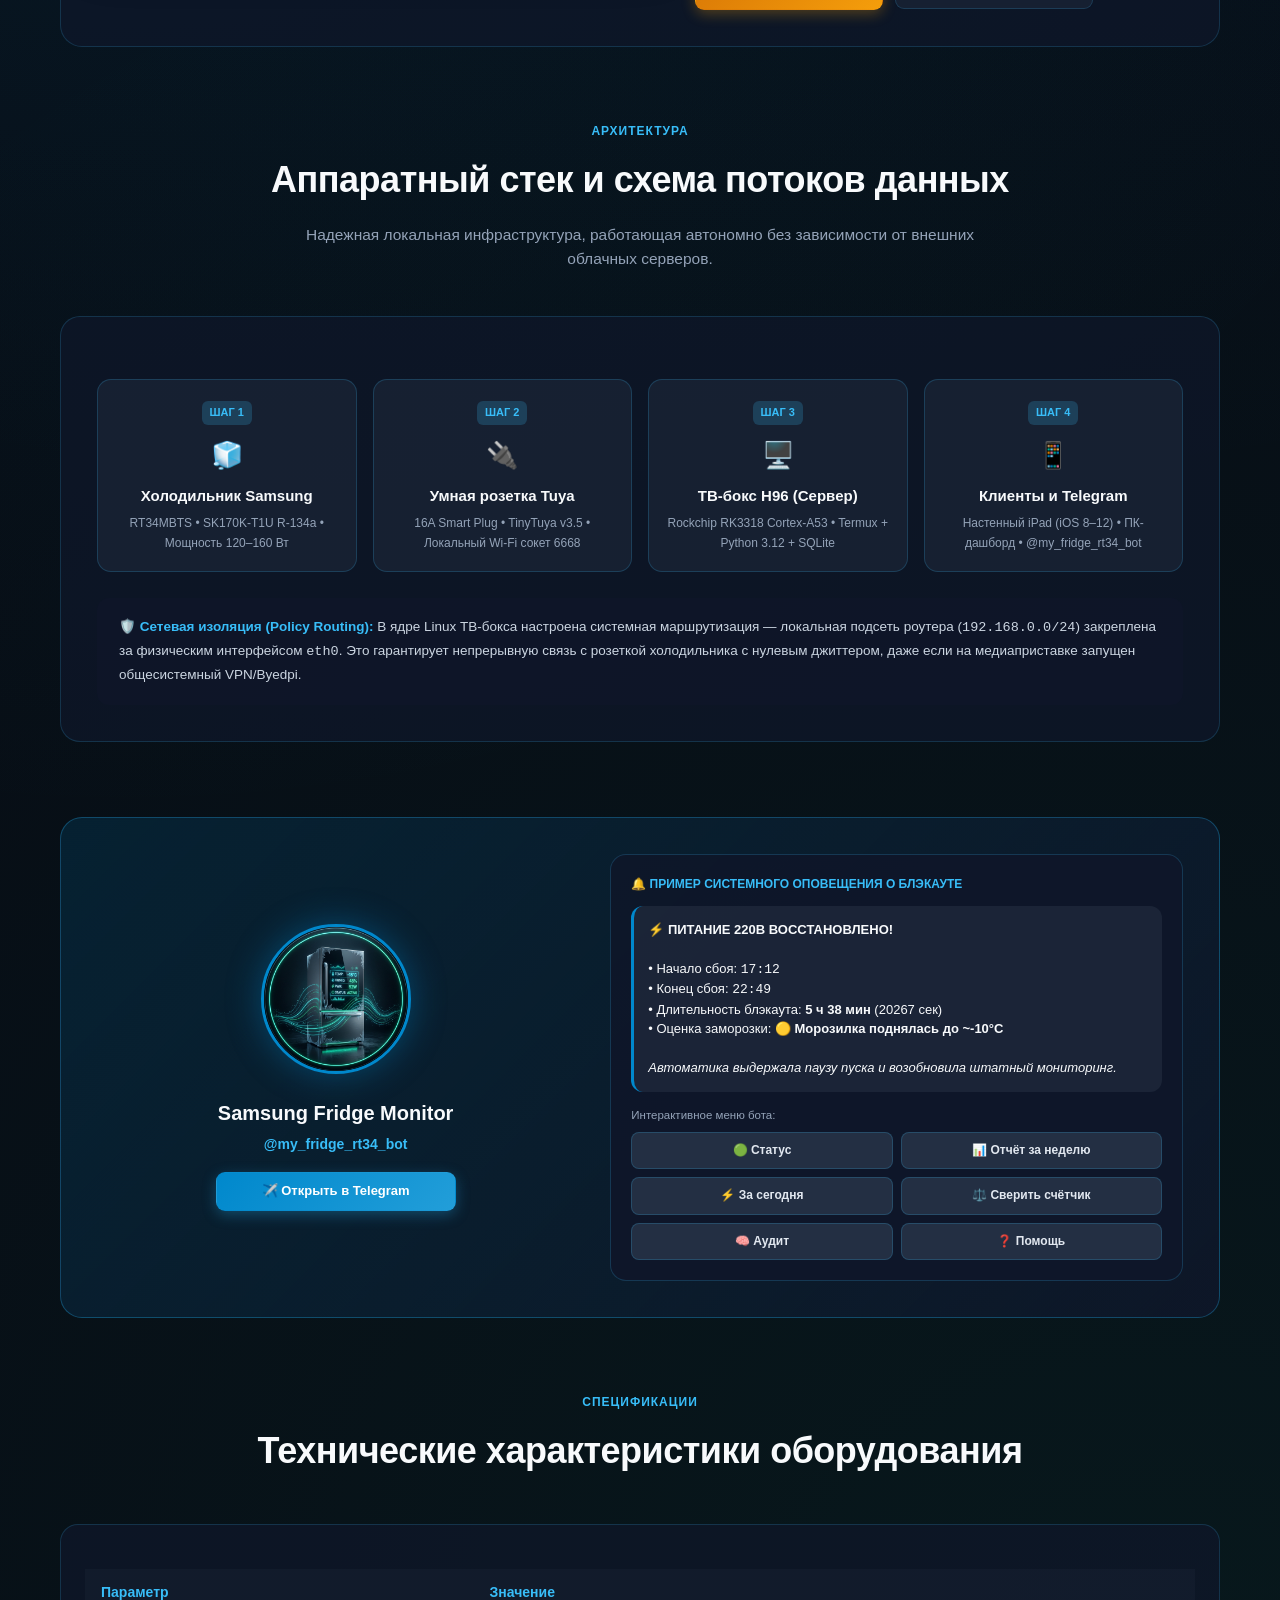
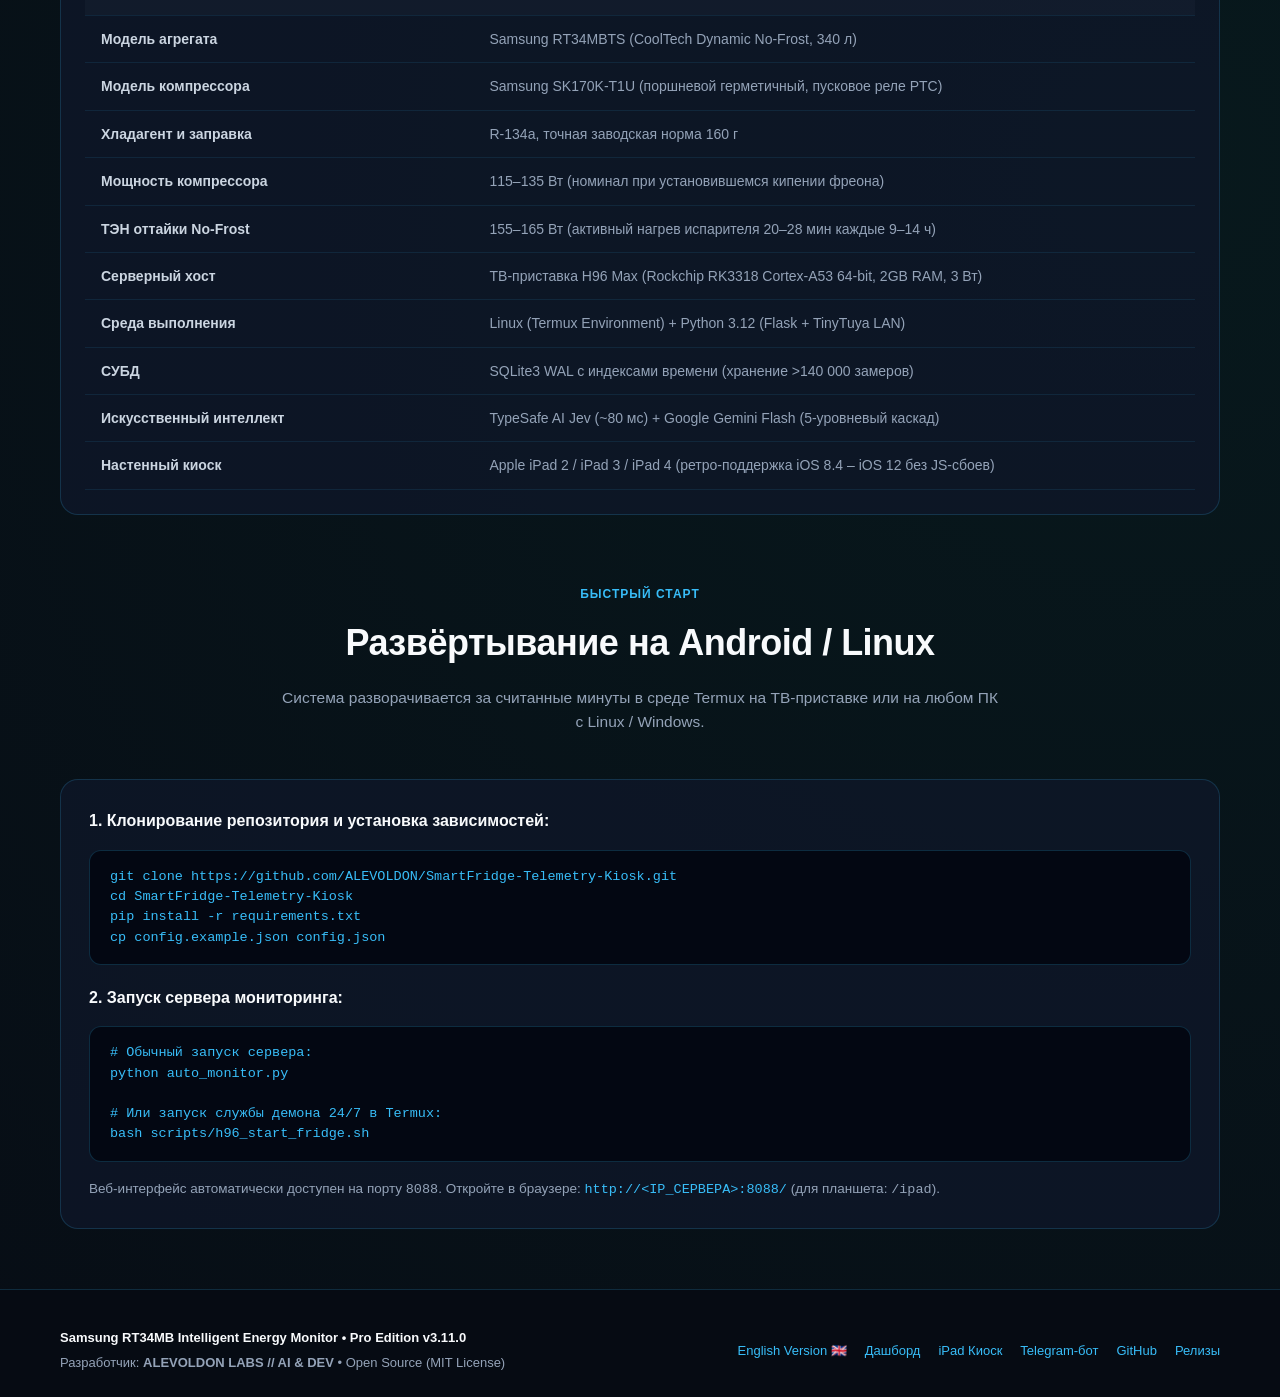
==== commit c4206ccb: "feat(release): automate versioning, changelog pipeline and release v3.11.0 Pro" ====
--- a/index.html
+++ b/index.html
@@ -1239,9 +1239,23 @@
             justify-content: space-between;
         }
 
+        .drawer-footer .lang-switcher {
+            display: inline-flex;
+            padding: 3px 6px;
+            gap: 4px;
+        }
+
+        .drawer-footer .lang-btn {
+            padding: 4px 8px;
+            font-size: 12px;
+        }
+
         /* Responsive */
         @media (max-width: 980px) {
             .nav-links { display: none; }
+            .nav-cta-group .lang-switcher { display: none; }
+            .nav-cta-group .nav-dropdown { display: none; }
+            .nav-cta-group .btn-github { display: none; }
             .mobile-menu-btn { display: inline-flex; }
             .hardware-grid { grid-template-columns: 1fr; gap: 24px; padding: 28px; }
             .telegram-spotlight { grid-template-columns: 1fr; gap: 24px; padding: 28px; }
@@ -1281,12 +1295,8 @@
         }
 
         @media (max-width: 440px) {
-            .nav-logo { font-size: 14px; gap: 6px; }
-            .nav-logo .badge-pro { font-size: 9.5px; padding: 2px 5px; }
-            .btn-github { display: none; }
-            .nav-cta-group { gap: 6px; }
-            .nav-dropdown-btn { padding: 6px 10px; font-size: 12px; }
-            .lang-switcher { padding: 2px 3px; font-size: 10px; }
+            .nav-logo { font-size: 14.5px; gap: 6px; }
+            .nav-logo .badge-pro { font-size: 9.5px; padding: 2px 6px; }
         }
     </style>
 </head>
@@ -1298,7 +1308,7 @@
         <div class="drawer-header">
             <div class="nav-logo">
                 <span>🧊</span> Samsung RT34MB
-                <span class="badge-pro">PRO</span>
+                <span class="badge-pro">PRO v3.11.0</span>
             </div>
             <button class="drawer-close-btn" onclick="toggleMobileDrawer(false)" aria-label="Закрыть меню">✕</button>
         </div>
@@ -1350,7 +1360,7 @@
         <div class="container nav-content">
             <div class="nav-logo">
                 <span>🧊</span> Samsung RT34MB
-                <span class="badge-pro">PRO v3.10.0</span>
+                <span class="badge-pro">PRO v3.11.0</span>
             </div>
             <nav>
                 <ul class="nav-links">
@@ -1415,7 +1425,7 @@
         <div class="container">
             <div class="hero-pill">
                 <span class="dot"></span>
-                <span>Релиз v3.10.0 Pro • 100% Local LAN • Dual-Tier AI (Gemini + TypeSafe)</span>
+                <span>Релиз v3.11.0 Pro • 26.09.2026</span>
             </div>
             
             <h1 class="hero-title">
@@ -1436,8 +1446,8 @@
                 <a href="https://t.me/my_fridge_rt34_bot" target="_blank" class="btn btn-telegram" style="padding:12px 22px; font-size:14.5px;">
                     ✈️ Telegram: @my_fridge_rt34_bot
                 </a>
-                <a href="https://github.com/ALEVOLDON/SmartFridge-Telemetry-Kiosk/releases/tag/v3.10.0" target="_blank" class="btn btn-secondary" style="padding:12px 20px; font-size:14.5px;">
-                    📦 Скачать v3.10.0
+                <a href="https://github.com/ALEVOLDON/SmartFridge-Telemetry-Kiosk/releases/tag/v3.11.0" target="_blank" class="btn btn-secondary" style="padding:12px 20px; font-size:14.5px;">
+                    📦 Скачать v3.11.0
                 </a>
             </div>
 
@@ -1930,7 +1940,7 @@
         <div class="container footer-content">
             <div>
                 <div style="font-weight:700; color:#f8fafc; margin-bottom:4px;">
-                    Samsung RT34MB Intelligent Energy Monitor • Pro Edition v3.10.0
+                    Samsung RT34MB Intelligent Energy Monitor • Pro Edition v3.11.0
                 </div>
                 <div>Разработчик: <strong>ALEVOLDON LABS // AI & DEV</strong> • Open Source (MIT License)</div>
             </div>
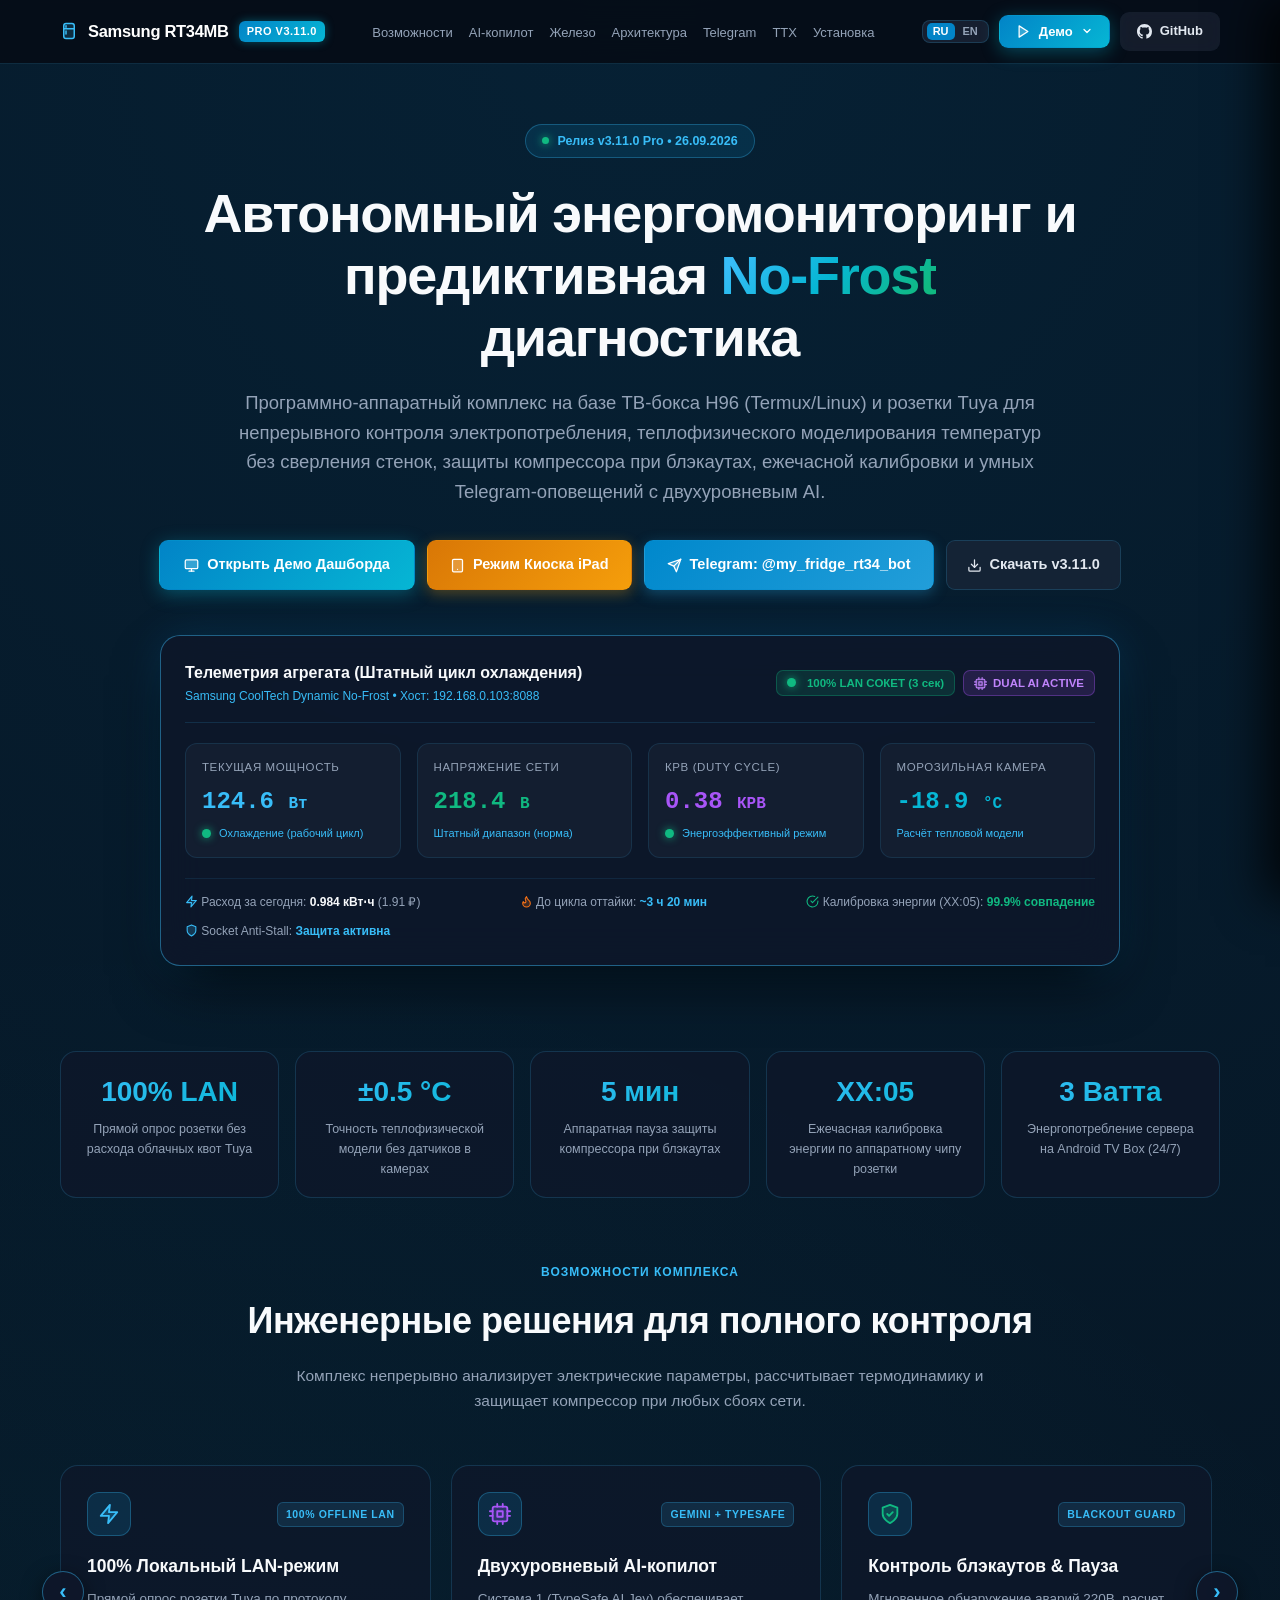
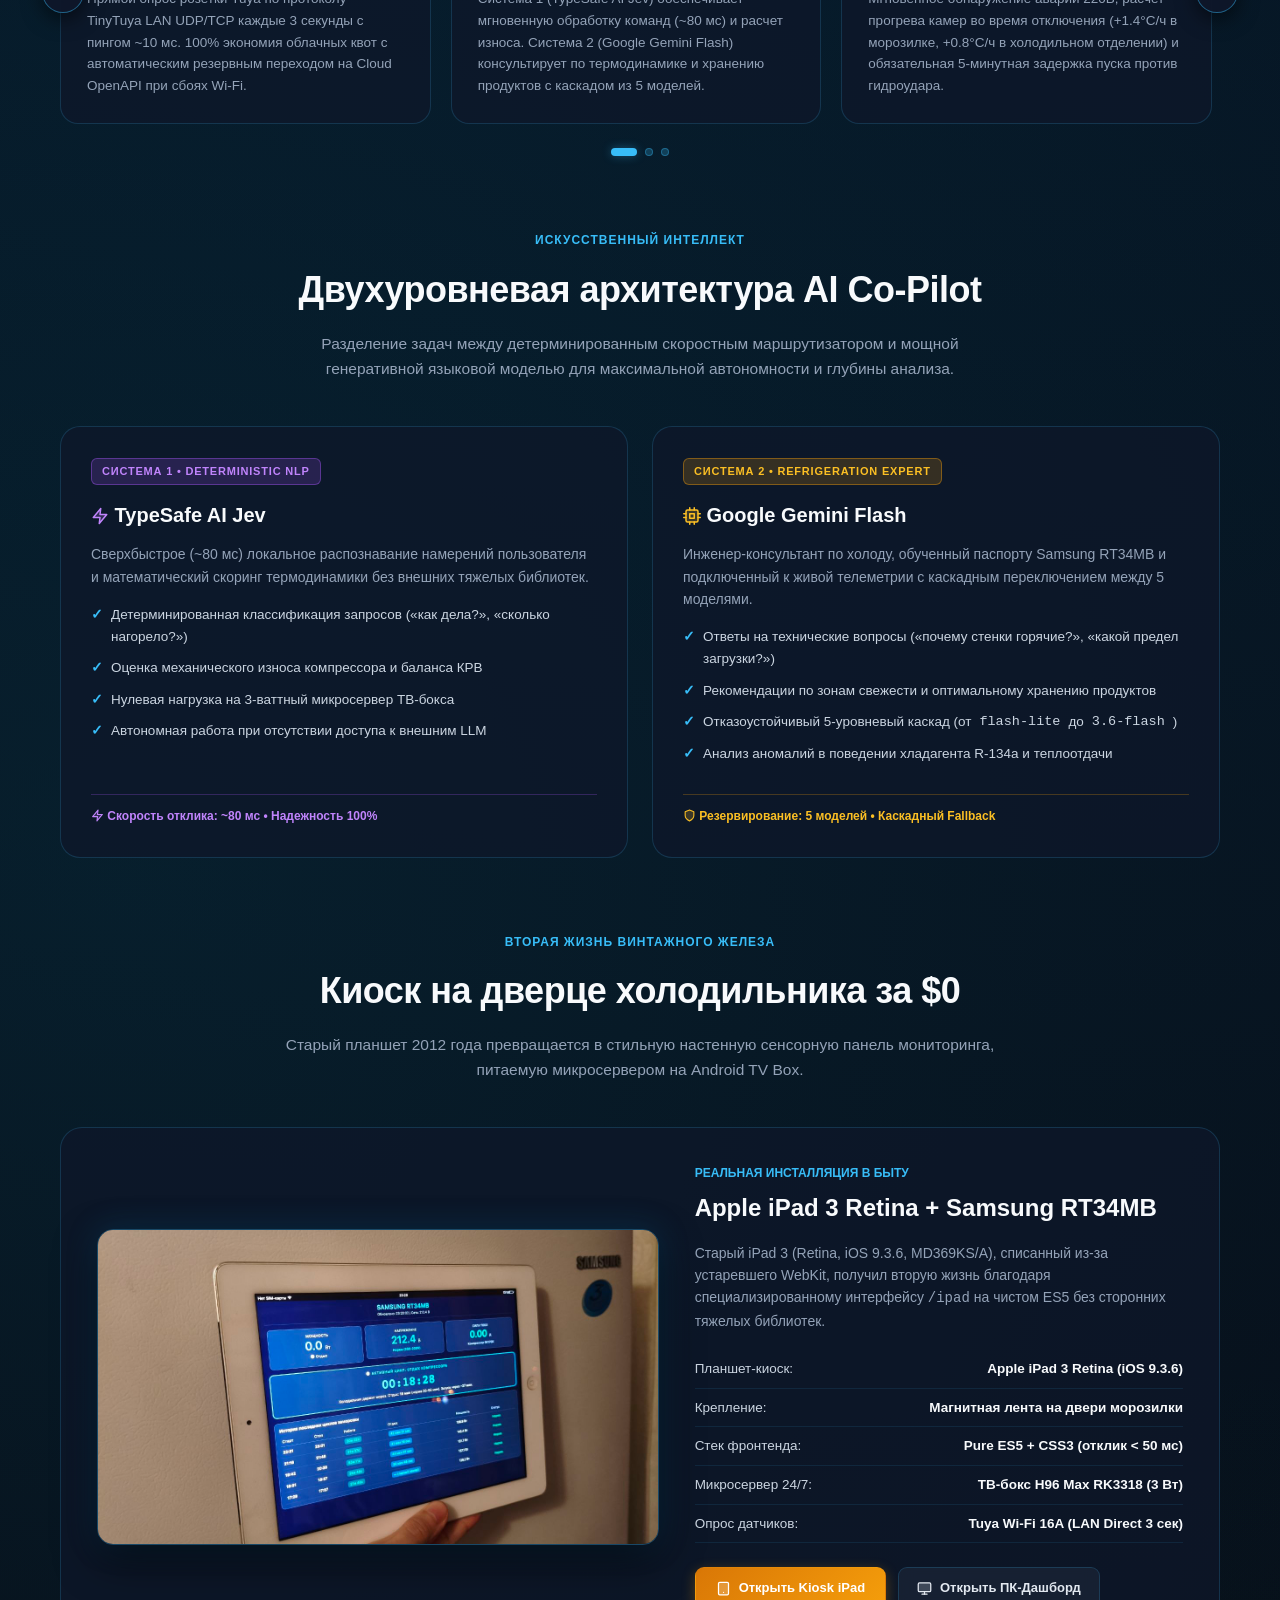
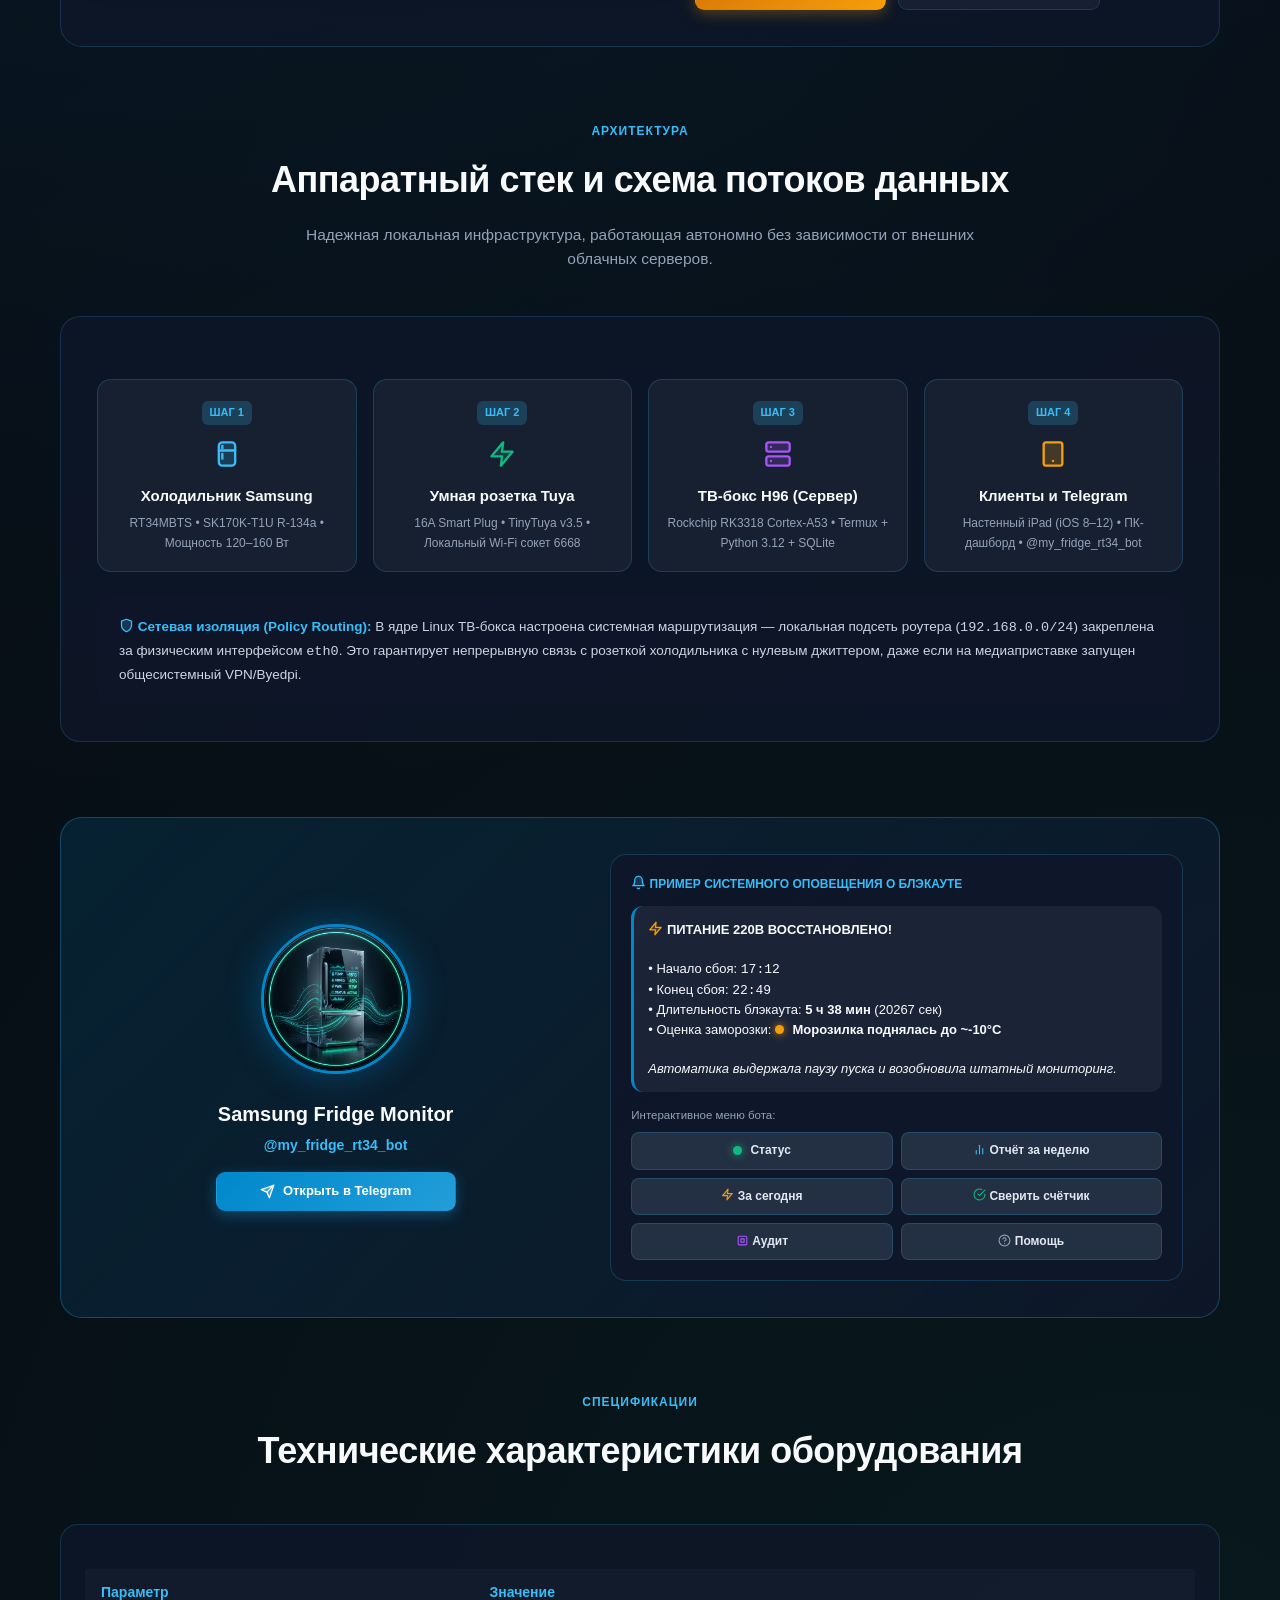
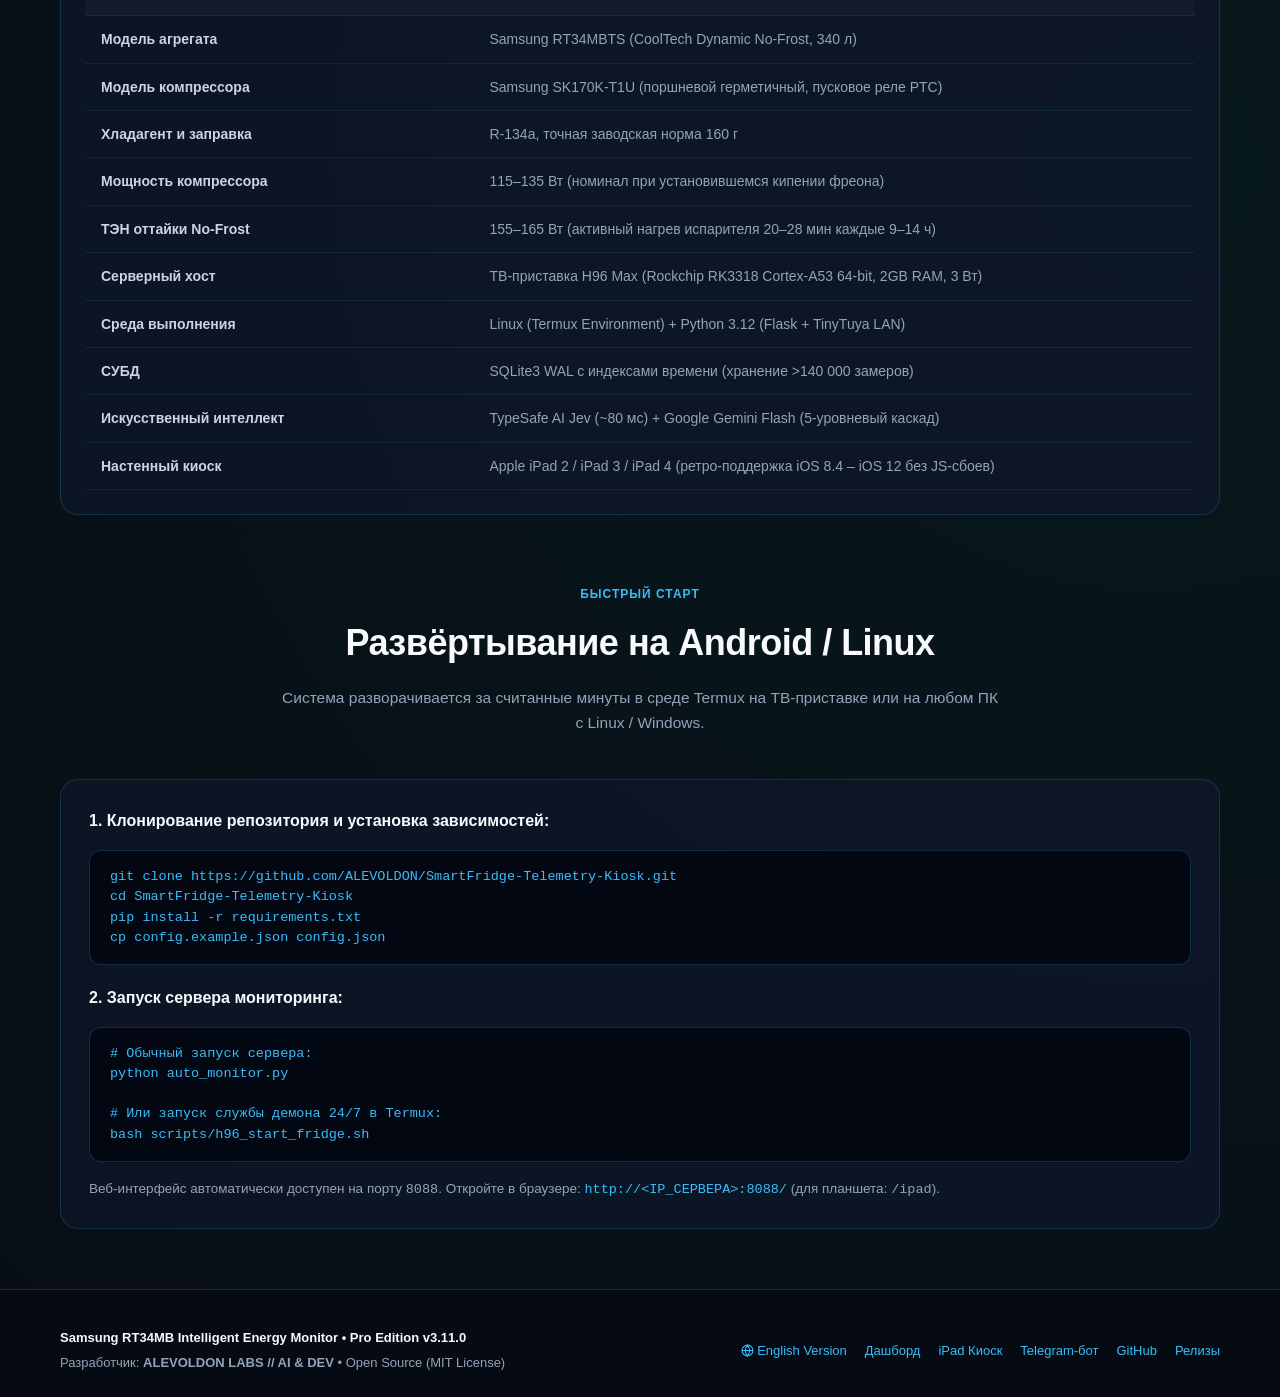
==== commit 072faf00: "ui(icons): replace system emojis with combined duotone/contour vector SVG icons and glowing LED dots" ====
--- a/index.html
+++ b/index.html
@@ -1298,6 +1298,37 @@
             .nav-logo { font-size: 14.5px; gap: 6px; }
             .nav-logo .badge-pro { font-size: 9.5px; padding: 2px 6px; }
         }
+
+        /* Vector UI Icons & Glowing LED Dots */
+        .ui-icon {
+            display: inline-block;
+            width: 1em;
+            height: 1em;
+            vertical-align: -0.15em;
+            fill: none;
+            stroke: currentColor;
+            stroke-width: 2;
+            stroke-linecap: round;
+            stroke-linejoin: round;
+            flex-shrink: 0;
+        }
+        .ui-icon-xs { width: 13px; height: 13px; }
+        .ui-icon-sm { width: 15px; height: 15px; }
+        .ui-icon-md { width: 18px; height: 18px; }
+        .ui-icon-lg { width: 22px; height: 22px; }
+        .ui-icon-xl { width: 28px; height: 28px; }
+        .led-dot {
+            display: inline-block;
+            width: 9px;
+            height: 9px;
+            border-radius: 50%;
+            vertical-align: middle;
+            margin-right: 5px;
+            margin-bottom: 1px;
+        }
+        .led-green  { background: #10b981; box-shadow: 0 0 8px rgba(16, 185, 129, 0.85); }
+        .led-cyan   { background: #06b6d4; box-shadow: 0 0 8px rgba(6, 182, 212, 0.85); }
+        .led-amber  { background: #f59e0b; box-shadow: 0 0 8px rgba(245, 158, 11, 0.85); }
     </style>
 </head>
 <body>
@@ -1307,7 +1338,7 @@
     <aside class="mobile-drawer" id="mobile-drawer" aria-label="Мобильное меню">
         <div class="drawer-header">
             <div class="nav-logo">
-                <span>🧊</span> Samsung RT34MB
+                <span style="color:#38bdf8; display:inline-flex;"><svg class="ui-icon ui-icon-md" viewBox="0 0 24 24"><rect x="5" y="2" width="14" height="20" rx="3" fill="currentColor" fill-opacity="0.18"/><line x1="5" y1="9" x2="19" y2="9"/><line x1="8" y1="5" x2="8" y2="7"/><line x1="8" y1="12" x2="8" y2="16"/></svg></span> Samsung RT34MB
                 <span class="badge-pro">PRO v3.11.0</span>
             </div>
             <button class="drawer-close-btn" onclick="toggleMobileDrawer(false)" aria-label="Закрыть меню">✕</button>
@@ -1316,13 +1347,13 @@
             <div>
                 <div class="drawer-section-title">Разделы страницы</div>
                 <ul class="drawer-nav-list">
-                    <li><a href="#features" onclick="toggleMobileDrawer(false)"><span>⚡</span> Возможности комплекса</a></li>
-                    <li><a href="#ai" onclick="toggleMobileDrawer(false)"><span>🧠</span> Двухуровневый AI-копилот</a></li>
-                    <li><a href="#hardware" onclick="toggleMobileDrawer(false)"><span>🔌</span> Железо и iPad-киоск</a></li>
-                    <li><a href="#architecture" onclick="toggleMobileDrawer(false)"><span>📐</span> Топология и сеть</a></li>
-                    <li><a href="#telegram" onclick="toggleMobileDrawer(false)"><span>✈️</span> Telegram-бот</a></li>
-                    <li><a href="#specs" onclick="toggleMobileDrawer(false)"><span>📋</span> Характеристики ТТХ</a></li>
-                    <li><a href="#install" onclick="toggleMobileDrawer(false)"><span>🛠️</span> Установка и запуск</a></li>
+                    <li><a href="#features" onclick="toggleMobileDrawer(false)"><svg class="ui-icon ui-icon-sm" viewBox="0 0 24 24" style="color:#38bdf8;"><polygon points="13 2 3 14 12 14 11 22 21 10 12 10 13 2" fill="currentColor" fill-opacity="0.2"/></svg> Возможности комплекса</a></li>
+                    <li><a href="#ai" onclick="toggleMobileDrawer(false)"><svg class="ui-icon ui-icon-sm" viewBox="0 0 24 24" style="color:#a855f7;"><rect x="4" y="4" width="16" height="16" rx="2" fill="currentColor" fill-opacity="0.2"/><rect x="9" y="9" width="6" height="6"/><path d="M9 1v3M15 1v3M9 20v3M15 20v3M20 9h3M20 14h3M1 9h3M1 14h3"/></svg> Двухуровневый AI-копилот</a></li>
+                    <li><a href="#hardware" onclick="toggleMobileDrawer(false)"><svg class="ui-icon ui-icon-sm" viewBox="0 0 24 24" style="color:#f59e0b;"><rect x="4" y="2" width="16" height="20" rx="2" fill="currentColor" fill-opacity="0.2"/><line x1="12" y1="18" x2="12.01" y2="18"/></svg> Железо и iPad-киоск</a></li>
+                    <li><a href="#architecture" onclick="toggleMobileDrawer(false)"><svg class="ui-icon ui-icon-sm" viewBox="0 0 24 24" style="color:#06b6d4;"><rect x="2" y="2" width="20" height="8" rx="2" fill="currentColor" fill-opacity="0.2"/><rect x="2" y="14" width="20" height="8" rx="2" fill="currentColor" fill-opacity="0.2"/><line x1="6" y1="6" x2="6.01" y2="6"/><line x1="6" y1="18" x2="6.01" y2="18"/></svg> Топология и сеть</a></li>
+                    <li><a href="#telegram" onclick="toggleMobileDrawer(false)"><svg class="ui-icon ui-icon-sm" viewBox="0 0 24 24" style="color:#38bdf8;"><path d="m22 2-7 20-4-9-9-4Z" fill="currentColor" fill-opacity="0.2"/><path d="M22 2 11 13"/></svg> Telegram-бот</a></li>
+                    <li><a href="#specs" onclick="toggleMobileDrawer(false)"><svg class="ui-icon ui-icon-sm" viewBox="0 0 24 24" style="color:#10b981;"><path d="M14 2H6a2 2 0 0 0-2 2v16a2 2 0 0 0 2 2h12a2 2 0 0 0 2-2V8z" fill="currentColor" fill-opacity="0.2"/><polyline points="14 2 14 8 20 8"/><line x1="16" y1="13" x2="8" y2="13"/><line x1="16" y1="17" x2="8" y2="17"/></svg> Характеристики ТТХ</a></li>
+                    <li><a href="#install" onclick="toggleMobileDrawer(false)"><svg class="ui-icon ui-icon-sm" viewBox="0 0 24 24" style="color:#f97316;"><polyline points="4 17 10 11 4 5"/><line x1="12" y1="19" x2="20" y2="19"/></svg> Установка и запуск</a></li>
                 </ul>
             </div>
 
@@ -1330,13 +1361,16 @@
                 <div class="drawer-section-title">Быстрый доступ к приложениям</div>
                 <div class="drawer-actions">
                     <a href="static/index.html" class="btn btn-primary">
-                        <span>🖥️ Главный дашборд</span>
+                        <svg class="ui-icon ui-icon-sm" viewBox="0 0 24 24"><rect x="2" y="3" width="20" height="14" rx="2" fill="currentColor" fill-opacity="0.2"/><line x1="8" y1="21" x2="16" y2="21"/><line x1="12" y1="17" x2="12" y2="21"/></svg>
+                        <span>Главный дашборд</span>
                     </a>
                     <a href="static/ipad.html" class="btn btn-kiosk">
-                        <span>📟 Режим Киоска iPad (ES5)</span>
+                        <svg class="ui-icon ui-icon-sm" viewBox="0 0 24 24"><rect x="4" y="2" width="16" height="20" rx="2" fill="currentColor" fill-opacity="0.2"/><line x1="12" y1="18" x2="12.01" y2="18"/></svg>
+                        <span>Режим Киоска iPad (ES5)</span>
                     </a>
                     <a href="https://t.me/my_fridge_rt34_bot" target="_blank" class="btn btn-telegram">
-                        <span>✈️ Telegram-бот</span>
+                        <svg class="ui-icon ui-icon-sm" viewBox="0 0 24 24"><path d="m22 2-7 20-4-9-9-4Z" fill="currentColor" fill-opacity="0.2"/><path d="M22 2 11 13"/></svg>
+                        <span>Telegram-бот</span>
                     </a>
                     <a href="https://github.com/ALEVOLDON/SmartFridge-Telemetry-Kiosk" target="_blank" class="btn btn-secondary">
                         <svg width="15" height="15" viewBox="0 0 24 24" fill="currentColor"><path d="M12 0C5.37 0 0 5.37 0 12c0 5.31 3.435 9.795 8.205 11.385.6.105.825-.255.825-.57 0-.285-.015-1.23-.015-2.235-3.015.555-3.795-.735-4.035-1.41-.135-.345-.72-1.41-1.23-1.695-.42-.225-1.02-.78-.015-.795.945-.015 1.62.87 1.845 1.23 1.08 1.815 2.805 1.305 3.495.99.105-.78.42-1.305.765-1.605-2.67-.3-5.46-1.335-5.46-5.925 0-1.305.465-2.385 1.23-3.225-.12-.3-.54-1.53.12-3.18 0 0 1.005-.315 3.3 1.23.96-.27 1.98-.405 3-.405s2.04.135 3 .405c2.295-1.56 3.3-1.23 3.3-1.23.66 1.65.24 2.88.12 3.18.765.84 1.23 1.905 1.23 3.225 0 4.605-2.805 5.625-5.475 5.925.435.375.81 1.095.81 2.22 0 1.605-.015 2.895-.015 3.3 0 .315.225.69.825.57A12.02 12.02 0 0024 12c0-6.63-5.37-12-12-12z"/></svg>
@@ -1359,7 +1393,7 @@
     <header class="navbar">
         <div class="container nav-content">
             <div class="nav-logo">
-                <span>🧊</span> Samsung RT34MB
+                <span style="color:#38bdf8; display:inline-flex;"><svg class="ui-icon ui-icon-md" viewBox="0 0 24 24"><rect x="5" y="2" width="14" height="20" rx="3" fill="currentColor" fill-opacity="0.18"/><line x1="5" y1="9" x2="19" y2="9"/><line x1="8" y1="5" x2="8" y2="7"/><line x1="8" y1="12" x2="8" y2="16"/></svg></span> Samsung RT34MB
                 <span class="badge-pro">PRO v3.11.0</span>
             </div>
             <nav>
@@ -1382,19 +1416,20 @@
                 <!-- Dropdown Menu for Live Demos -->
                 <div class="nav-dropdown">
                     <button class="btn btn-primary nav-dropdown-btn" type="button">
-                        <span>🚀 Демо</span>
+                        <svg class="ui-icon ui-icon-sm" viewBox="0 0 24 24"><polygon points="5 3 19 12 5 21 5 3" fill="currentColor" fill-opacity="0.2"/></svg>
+                        <span>Демо</span>
                         <svg class="dropdown-chevron" width="12" height="12" viewBox="0 0 24 24" fill="none" stroke="currentColor" stroke-width="2.5" stroke-linecap="round" stroke-linejoin="round"><polyline points="6 9 12 15 18 9"></polyline></svg>
                     </button>
                     <div class="nav-dropdown-menu">
                         <a href="static/index.html" class="nav-dropdown-item">
-                            <span class="dropdown-icon">🖥️</span>
+                            <span class="dropdown-icon" style="color:#38bdf8; display:inline-flex;"><svg class="ui-icon ui-icon-lg" viewBox="0 0 24 24"><rect x="2" y="3" width="20" height="14" rx="2" fill="currentColor" fill-opacity="0.2"/><line x1="8" y1="21" x2="16" y2="21"/><line x1="12" y1="17" x2="12" y2="21"/></svg></span>
                             <div>
                                 <div class="dropdown-title">Главный дашборд</div>
                                 <div class="dropdown-sub">Графики, аналитика, ПК и смартфон</div>
                             </div>
                         </a>
                         <a href="static/ipad.html" class="nav-dropdown-item">
-                            <span class="dropdown-icon">📟</span>
+                            <span class="dropdown-icon" style="color:#f59e0b; display:inline-flex;"><svg class="ui-icon ui-icon-lg" viewBox="0 0 24 24"><rect x="4" y="2" width="16" height="20" rx="2" fill="currentColor" fill-opacity="0.2"/><line x1="12" y1="18" x2="12.01" y2="18"/></svg></span>
                             <div>
                                 <div class="dropdown-title">iPad Киоск</div>
                                 <div class="dropdown-sub">Для настенных планшетов (чистый ES5)</div>
@@ -1438,16 +1473,16 @@
 
             <div class="hero-cta">
                 <a href="static/index.html" class="btn btn-primary" style="padding:12px 24px; font-size:14.5px;">
-                    🚀 Открыть Демо Дашборда
+                    <svg class="ui-icon ui-icon-sm" viewBox="0 0 24 24"><rect x="2" y="3" width="20" height="14" rx="2" fill="currentColor" fill-opacity="0.2"/><line x1="8" y1="21" x2="16" y2="21"/><line x1="12" y1="17" x2="12" y2="21"/></svg> Открыть Демо Дашборда
                 </a>
                 <a href="static/ipad.html" class="btn btn-kiosk" style="padding:12px 22px; font-size:14.5px;">
-                    📟 Режим Киоска iPad
+                    <svg class="ui-icon ui-icon-sm" viewBox="0 0 24 24"><rect x="4" y="2" width="16" height="20" rx="2" fill="currentColor" fill-opacity="0.2"/><line x1="12" y1="18" x2="12.01" y2="18"/></svg> Режим Киоска iPad
                 </a>
                 <a href="https://t.me/my_fridge_rt34_bot" target="_blank" class="btn btn-telegram" style="padding:12px 22px; font-size:14.5px;">
-                    ✈️ Telegram: @my_fridge_rt34_bot
+                    <svg class="ui-icon ui-icon-sm" viewBox="0 0 24 24"><path d="m22 2-7 20-4-9-9-4Z" fill="currentColor" fill-opacity="0.2"/><path d="M22 2 11 13"/></svg> Telegram: @my_fridge_rt34_bot
                 </a>
                 <a href="https://github.com/ALEVOLDON/SmartFridge-Telemetry-Kiosk/releases/tag/v3.11.0" target="_blank" class="btn btn-secondary" style="padding:12px 20px; font-size:14.5px;">
-                    📦 Скачать v3.11.0
+                    <svg class="ui-icon ui-icon-sm" viewBox="0 0 24 24"><path d="M21 15v4a2 2 0 0 1-2 2H5a2 2 0 0 1-2-2v-4"/><polyline points="7 10 12 15 17 10"/><line x1="12" y1="15" x2="12" y2="3"/></svg> Скачать v3.11.0
                 </a>
             </div>
 
@@ -1465,10 +1500,10 @@
                         </div>
                         <div class="mockup-badges-row">
                             <div class="mockup-badge">
-                                ● 100% LAN СОКЕТ (3 сек)
+                                <span class="led-dot led-green"></span> 100% LAN СОКЕТ (3 сек)
                             </div>
                             <div class="mockup-badge mockup-badge-ai">
-                                🧠 DUAL AI ACTIVE
+                                <svg class="ui-icon ui-icon-xs" viewBox="0 0 24 24"><rect x="4" y="4" width="16" height="16" rx="2" fill="currentColor" fill-opacity="0.2"/><rect x="9" y="9" width="6" height="6"/><path d="M9 1v3M15 1v3M9 20v3M15 20v3M20 9h3M20 14h3M1 9h3M1 14h3"/></svg> DUAL AI ACTIVE
                             </div>
                         </div>
                     </div>
@@ -1477,7 +1512,7 @@
                         <div class="stat-box">
                             <div class="stat-label">Текущая мощность</div>
                             <div class="stat-val" style="color:#38bdf8;">124.6 <span style="font-size:16px;">Вт</span></div>
-                            <div class="stat-sub">🟢 Охлаждение (рабочий цикл)</div>
+                            <div class="stat-sub"><span class="led-dot led-green"></span> Охлаждение (рабочий цикл)</div>
                         </div>
                         <div class="stat-box">
                             <div class="stat-label">Напряжение сети</div>
@@ -1487,7 +1522,7 @@
                         <div class="stat-box">
                             <div class="stat-label">КРВ (Duty Cycle)</div>
                             <div class="stat-val" style="color:#a855f7;">0.38 <span style="font-size:16px;">КРВ</span></div>
-                            <div class="stat-sub">🟢 Энергоэффективный режим</div>
+                            <div class="stat-sub"><span class="led-dot led-green"></span> Энергоэффективный режим</div>
                         </div>
                         <div class="stat-box">
                             <div class="stat-label">Морозильная камера</div>
@@ -1497,10 +1532,10 @@
                     </div>
 
                     <div style="display:flex; justify-content:space-between; align-items:center; flex-wrap:wrap; gap:10px; font-size:12px; color:#94a3b8; border-top:1px solid rgba(56, 189, 248, 0.1); padding-top:14px;">
-                        <div>⚡ Расход за сегодня: <strong style="color:#f8fafc;">0.984 кВт⋅ч</strong> (1.91 ₽)</div>
-                        <div>🔥 До цикла оттайки: <strong style="color:#38bdf8;">~3 ч 20 мин</strong></div>
-                        <div>⚖️ Калибровка энергии (XX:05): <strong style="color:#10b981;">99.9% совпадение</strong></div>
-                        <div>🛡️ Socket Anti-Stall: <strong style="color:#38bdf8;">Защита активна</strong></div>
+                        <div><svg class="ui-icon ui-icon-xs" viewBox="0 0 24 24" style="color:#38bdf8;"><polygon points="13 2 3 14 12 14 11 22 21 10 12 10 13 2" fill="currentColor" fill-opacity="0.2"/></svg> Расход за сегодня: <strong style="color:#f8fafc;">0.984 кВт⋅ч</strong> (1.91 ₽)</div>
+                        <div><svg class="ui-icon ui-icon-xs" viewBox="0 0 24 24" style="color:#f97316;"><path d="M8.5 14.5A2.5 2.5 0 0 0 11 12c0-1.38-.5-2-1-3-1.072-2.143-.224-4.054 2-6 .5 2.5 2 4.9 4 6.5 2 1.6 3 3.5 3 5.5a7 7 0 1 1-14 0c0-1.153.433-2.294 1-3a2.5 2.5 0 0 0 2.5 2.5z" fill="currentColor" fill-opacity="0.2"/></svg> До цикла оттайки: <strong style="color:#38bdf8;">~3 ч 20 мин</strong></div>
+                        <div><svg class="ui-icon ui-icon-xs" viewBox="0 0 24 24" style="color:#10b981;"><path d="M22 11.08V12a10 10 0 1 1-5.93-9.14"/><polyline points="22 4 12 14.01 9 11.01"/></svg> Калибровка энергии (XX:05): <strong style="color:#10b981;">99.9% совпадение</strong></div>
+                        <div><svg class="ui-icon ui-icon-xs" viewBox="0 0 24 24" style="color:#38bdf8;"><path d="M12 22s8-4 8-10V5l-8-3-8 3v7c0 6 8 10 8 10z" fill="currentColor" fill-opacity="0.2"/></svg> Socket Anti-Stall: <strong style="color:#38bdf8;">Защита активна</strong></div>
                     </div>
                 </div>
             </div>
@@ -1552,7 +1587,7 @@
                 <div class="feature-card">
                     <div>
                         <div class="feature-top">
-                            <div class="feature-icon">⚡</div>
+                            <div class="feature-icon" style="color:#38bdf8;"><svg class="ui-icon ui-icon-lg" viewBox="0 0 24 24"><polygon points="13 2 3 14 12 14 11 22 21 10 12 10 13 2" fill="currentColor" fill-opacity="0.2"/></svg></div>
                             <span class="feature-tag">100% OFFLINE LAN</span>
                         </div>
                         <h3 class="feature-title">100% Локальный LAN-режим</h3>
@@ -1565,7 +1600,7 @@
                 <div class="feature-card">
                     <div>
                         <div class="feature-top">
-                            <div class="feature-icon">🧠</div>
+                            <div class="feature-icon" style="color:#a855f7;"><svg class="ui-icon ui-icon-lg" viewBox="0 0 24 24"><rect x="4" y="4" width="16" height="16" rx="2" fill="currentColor" fill-opacity="0.2"/><rect x="9" y="9" width="6" height="6"/><path d="M9 1v3M15 1v3M9 20v3M15 20v3M20 9h3M20 14h3M1 9h3M1 14h3"/></svg></div>
                             <span class="feature-tag">GEMINI + TYPESAFE</span>
                         </div>
                         <h3 class="feature-title">Двухуровневый AI-копилот</h3>
@@ -1578,10 +1613,10 @@
                 <div class="feature-card">
                     <div>
                         <div class="feature-top">
-                            <div class="feature-icon">🛡️</div>
+                            <div class="feature-icon" style="color:#10b981;"><svg class="ui-icon ui-icon-lg" viewBox="0 0 24 24"><path d="M12 22s8-4 8-10V5l-8-3-8 3v7c0 6 8 10 8 10z" fill="currentColor" fill-opacity="0.2"/><path d="m9 12 2 2 4-4"/></svg></div>
                             <span class="feature-tag">BLACKOUT GUARD</span>
                         </div>
-                        <h3 class="feature-title">Контроль блэкаутов & Пауза</h3>
+                        <h3 class="feature-title">Контроль блэкаутов &amp; Пауза</h3>
                         <p class="feature-desc">
                             Мгновенное обнаружение аварий 220В, расчет прогрева камер во время отключения (+1.4°C/ч в морозилке, +0.8°C/ч в холодильном отделении) и обязательная 5-минутная задержка пуска против гидроудара.
                         </p>
@@ -1591,10 +1626,10 @@
                 <div class="feature-card">
                     <div>
                         <div class="feature-top">
-                            <div class="feature-icon">⚖️</div>
+                            <div class="feature-icon" style="color:#06b6d4;"><svg class="ui-icon ui-icon-lg" viewBox="0 0 24 24"><circle cx="12" cy="12" r="10" fill="currentColor" fill-opacity="0.18"/><path d="m9 12 2 2 4-4"/></svg></div>
                             <span class="feature-tag">XX:05 RECONCILE</span>
                         </div>
-                        <h3 class="feature-title">Аппаратная калибровка & Anti-Stall</h3>
+                        <h3 class="feature-title">Аппаратная калибровка &amp; Anti-Stall</h3>
                         <p class="feature-desc">
                             Непрерывная автоподстройка телеметрии через ежечасную сверку в XX:05 с аппаратным чипом розетки (<code>add_ele</code>). Защита сокетов Anti-Stall исключает зависание счетчиков при стабильной нагрузке.
                         </p>
@@ -1604,7 +1639,7 @@
                 <div class="feature-card">
                     <div>
                         <div class="feature-top">
-                            <div class="feature-icon">🔥</div>
+                            <div class="feature-icon" style="color:#f97316;"><svg class="ui-icon ui-icon-lg" viewBox="0 0 24 24"><path d="M8.5 14.5A2.5 2.5 0 0 0 11 12c0-1.38-.5-2-1-3-1.072-2.143-.224-4.054 2-6 .5 2.5 2 4.9 4 6.5 2 1.6 3 3.5 3 5.5a7 7 0 1 1-14 0c0-1.153.433-2.294 1-3a2.5 2.5 0 0 0 2.5 2.5z" fill="currentColor" fill-opacity="0.2"/></svg></div>
                             <span class="feature-tag">NO-FROST SENSING</span>
                         </div>
                         <h3 class="feature-title">Диагностика No-Frost оттайки</h3>
@@ -1617,7 +1652,7 @@
                 <div class="feature-card">
                     <div>
                         <div class="feature-top">
-                            <div class="feature-icon">🍏</div>
+                            <div class="feature-icon" style="color:#f59e0b;"><svg class="ui-icon ui-icon-lg" viewBox="0 0 24 24"><rect x="4" y="2" width="16" height="20" rx="2" fill="currentColor" fill-opacity="0.2"/><line x1="12" y1="18" x2="12.01" y2="18"/></svg></div>
                             <span class="feature-tag">ES5 RETRO KIOSK</span>
                         </div>
                         <h3 class="feature-title">Киоск для старых iPad (iOS 8–12)</h3>
@@ -1630,7 +1665,7 @@
                 <div class="feature-card">
                     <div>
                         <div class="feature-top">
-                            <div class="feature-icon">🤖</div>
+                            <div class="feature-icon" style="color:#38bdf8;"><svg class="ui-icon ui-icon-lg" viewBox="0 0 24 24"><path d="m22 2-7 20-4-9-9-4Z" fill="currentColor" fill-opacity="0.2"/><path d="M22 2 11 13"/></svg></div>
                             <span class="feature-tag">REALTIME ALERTS</span>
                         </div>
                         <h3 class="feature-title">Telegram Watchdog 24/7</h3>
@@ -1643,7 +1678,7 @@
                 <div class="feature-card">
                     <div>
                         <div class="feature-top">
-                            <div class="feature-icon">🖨️</div>
+                            <div class="feature-icon" style="color:#10b981;"><svg class="ui-icon ui-icon-lg" viewBox="0 0 24 24"><polyline points="6 9 6 2 18 2 18 9"/><path d="M6 18H4a2 2 0 0 1-2-2v-5a2 2 0 0 1 2-2h16a2 2 0 0 1 2 2v5a2 2 0 0 1-2 2h-2" fill="currentColor" fill-opacity="0.18"/><rect x="6" y="14" width="12" height="8"/></svg></div>
                             <span class="feature-tag">INK-FRIENDLY PDF</span>
                         </div>
                         <h3 class="feature-title">Экспорт и печать PDF-отчётов</h3>
@@ -1673,7 +1708,7 @@
             <div class="ai-card">
                 <div>
                     <span class="ai-badge ai-badge-system1">СИСТЕМА 1 • DETERMINISTIC NLP</span>
-                    <h3 class="ai-card-title">⚡ TypeSafe AI Jev</h3>
+                    <h3 class="ai-card-title"><svg class="ui-icon ui-icon-md" viewBox="0 0 24 24" style="color:#c084fc;"><polygon points="13 2 3 14 12 14 11 22 21 10 12 10 13 2" fill="currentColor" fill-opacity="0.2"/></svg> TypeSafe AI Jev</h3>
                     <p style="font-size:14px; color:var(--text-muted); line-height:1.6;">
                         Сверхбыстрое (~80 мс) локальное распознавание намерений пользователя и математический скоринг термодинамики без внешних тяжелых библиотек.
                     </p>
@@ -1685,14 +1720,14 @@
                     </ul>
                 </div>
                 <div style="font-size:12px; color:#c084fc; font-weight:700; border-top:1px solid rgba(168,85,247,0.25); padding-top:12px; margin-top:14px;">
-                    ⚡ Скорость отклика: ~80 мс • Надежность 100%
+                    <svg class="ui-icon ui-icon-xs" viewBox="0 0 24 24"><polygon points="13 2 3 14 12 14 11 22 21 10 12 10 13 2" fill="currentColor" fill-opacity="0.2"/></svg> Скорость отклика: ~80 мс • Надежность 100%
                 </div>
             </div>
 
             <div class="ai-card">
                 <div>
                     <span class="ai-badge ai-badge-system2">СИСТЕМА 2 • REFRIGERATION EXPERT</span>
-                    <h3 class="ai-card-title">🤖 Google Gemini Flash</h3>
+                    <h3 class="ai-card-title"><svg class="ui-icon ui-icon-md" viewBox="0 0 24 24" style="color:#fbbf24;"><rect x="4" y="4" width="16" height="16" rx="2" fill="currentColor" fill-opacity="0.2"/><rect x="9" y="9" width="6" height="6"/><path d="M9 1v3M15 1v3M9 20v3M15 20v3M20 9h3M20 14h3M1 9h3M1 14h3"/></svg> Google Gemini Flash</h3>
                     <p style="font-size:14px; color:var(--text-muted); line-height:1.6;">
                         Инженер-консультант по холоду, обученный паспорту Samsung RT34MB и подключенный к живой телеметрии с каскадным переключением между 5 моделями.
                     </p>
@@ -1704,7 +1739,7 @@
                     </ul>
                 </div>
                 <div style="font-size:12px; color:#fbbf24; font-weight:700; border-top:1px solid rgba(245,158,11,0.25); padding-top:12px; margin-top:14px;">
-                    🛡️ Резервирование: 5 моделей • Каскадный Fallback
+                    <svg class="ui-icon ui-icon-xs" viewBox="0 0 24 24"><path d="M12 22s8-4 8-10V5l-8-3-8 3v7c0 6 8 10 8 10z" fill="currentColor" fill-opacity="0.2"/></svg> Резервирование: 5 моделей • Каскадный Fallback
                 </div>
             </div>
         </div>
@@ -1744,10 +1779,10 @@
 
                 <div style="display:flex; gap:12px; flex-wrap:wrap;">
                     <a href="static/ipad.html" class="btn btn-kiosk" style="padding:10px 20px;">
-                        📟 Открыть Kiosk iPad
+                        <svg class="ui-icon ui-icon-sm" viewBox="0 0 24 24"><rect x="4" y="2" width="16" height="20" rx="2" fill="currentColor" fill-opacity="0.2"/><line x1="12" y1="18" x2="12.01" y2="18"/></svg> Открыть Kiosk iPad
                     </a>
                     <a href="static/index.html" class="btn btn-secondary" style="padding:10px 18px;">
-                        🖥️ Открыть ПК-Дашборд
+                        <svg class="ui-icon ui-icon-sm" viewBox="0 0 24 24"><rect x="2" y="3" width="20" height="14" rx="2" fill="currentColor" fill-opacity="0.2"/><line x1="8" y1="21" x2="16" y2="21"/><line x1="12" y1="17" x2="12" y2="21"/></svg> Открыть ПК-Дашборд
                     </a>
                 </div>
             </div>
@@ -1768,35 +1803,35 @@
             <div class="flow-diagram">
                 <div class="flow-step">
                     <span class="flow-step-num">ШАГ 1</span>
-                    <div class="flow-step-icon">🧊</div>
+                    <div class="flow-step-icon" style="color:#38bdf8;"><svg class="ui-icon ui-icon-xl" viewBox="0 0 24 24"><rect x="5" y="2" width="14" height="20" rx="3" fill="currentColor" fill-opacity="0.18"/><line x1="5" y1="9" x2="19" y2="9"/><line x1="8" y1="5" x2="8" y2="7"/><line x1="8" y1="12" x2="8" y2="16"/></svg></div>
                     <div class="flow-step-title">Холодильник Samsung</div>
                     <div class="flow-step-sub">RT34MBTS • SK170K-T1U R-134a • Мощность 120–160 Вт</div>
                 </div>
 
                 <div class="flow-step">
                     <span class="flow-step-num">ШАГ 2</span>
-                    <div class="flow-step-icon">🔌</div>
+                    <div class="flow-step-icon" style="color:#10b981;"><svg class="ui-icon ui-icon-xl" viewBox="0 0 24 24"><polygon points="13 2 3 14 12 14 11 22 21 10 12 10 13 2" fill="currentColor" fill-opacity="0.2"/></svg></div>
                     <div class="flow-step-title">Умная розетка Tuya</div>
                     <div class="flow-step-sub">16A Smart Plug • TinyTuya v3.5 • Локальный Wi-Fi сокет 6668</div>
                 </div>
 
                 <div class="flow-step">
                     <span class="flow-step-num">ШАГ 3</span>
-                    <div class="flow-step-icon">🖥️</div>
+                    <div class="flow-step-icon" style="color:#a855f7;"><svg class="ui-icon ui-icon-xl" viewBox="0 0 24 24"><rect x="2" y="2" width="20" height="8" rx="2" fill="currentColor" fill-opacity="0.2"/><rect x="2" y="14" width="20" height="8" rx="2" fill="currentColor" fill-opacity="0.2"/><line x1="6" y1="6" x2="6.01" y2="6"/><line x1="6" y1="18" x2="6.01" y2="18"/></svg></div>
                     <div class="flow-step-title">ТВ-бокс H96 (Сервер)</div>
                     <div class="flow-step-sub">Rockchip RK3318 Cortex-A53 • Termux + Python 3.12 + SQLite</div>
                 </div>
 
                 <div class="flow-step">
                     <span class="flow-step-num">ШАГ 4</span>
-                    <div class="flow-step-icon">📱</div>
+                    <div class="flow-step-icon" style="color:#f59e0b;"><svg class="ui-icon ui-icon-xl" viewBox="0 0 24 24"><rect x="4" y="2" width="16" height="20" rx="2" fill="currentColor" fill-opacity="0.2"/><line x1="12" y1="18" x2="12.01" y2="18"/></svg></div>
                     <div class="flow-step-title">Клиенты и Telegram</div>
                     <div class="flow-step-sub">Настенный iPad (iOS 8–12) • ПК-дашборд • @my_fridge_rt34_bot</div>
                 </div>
             </div>
 
             <div style="background:rgba(15, 23, 42, 0.6); border-radius:12px; padding:18px 22px; font-size:13.5px; color:#cbd5e1; line-height:1.7;">
-                <strong style="color:#38bdf8;">🛡️ Сетевая изоляция (Policy Routing):</strong>
+                <strong style="color:#38bdf8;"><svg class="ui-icon ui-icon-sm" viewBox="0 0 24 24"><path d="M12 22s8-4 8-10V5l-8-3-8 3v7c0 6 8 10 8 10z" fill="currentColor" fill-opacity="0.2"/></svg> Сетевая изоляция (Policy Routing):</strong>
                 В ядре Linux ТВ-бокса настроена системная маршрутизация — локальная подсеть роутера (<code>192.168.0.0/24</code>) закреплена за физическим интерфейсом <code>eth0</code>. Это гарантирует непрерывную связь с розеткой холодильника с нулевым джиттером, даже если на медиаприставке запущен общесистемный VPN/Byedpi.
             </div>
         </div>
@@ -1810,32 +1845,32 @@
                 <div class="tg-bot-name">Samsung Fridge Monitor</div>
                 <div class="tg-bot-username">@my_fridge_rt34_bot</div>
                 <a href="https://t.me/my_fridge_rt34_bot" target="_blank" class="btn btn-telegram" style="width:100%; max-width:240px;">
-                    ✈️ Открыть в Telegram
+                    <svg class="ui-icon ui-icon-sm" viewBox="0 0 24 24"><path d="m22 2-7 20-4-9-9-4Z" fill="currentColor" fill-opacity="0.2"/><path d="M22 2 11 13"/></svg> Открыть в Telegram
                 </a>
             </div>
 
             <div class="tg-chat-mockup">
                 <div style="font-size:12px; font-weight:700; color:#38bdf8; margin-bottom:12px;">
-                    🔔 ПРИМЕР СИСТЕМНОГО ОПОВЕЩЕНИЯ О БЛЭКАУТЕ
+                    <svg class="ui-icon ui-icon-sm" viewBox="0 0 24 24"><path d="M18 8A6 6 0 0 0 6 8c0 7-3 9-3 9h18s-3-2-3-9" fill="currentColor" fill-opacity="0.2"/><path d="M13.73 21a2 2 0 0 1-3.46 0"/></svg> ПРИМЕР СИСТЕМНОГО ОПОВЕЩЕНИЯ О БЛЭКАУТЕ
                 </div>
 
                 <div class="tg-message">
-                    ⚡ <b>ПИТАНИЕ 220В ВОССТАНОВЛЕНО!</b><br><br>
+                    <svg class="ui-icon ui-icon-sm" viewBox="0 0 24 24" style="color:#f59e0b;"><polygon points="13 2 3 14 12 14 11 22 21 10 12 10 13 2" fill="currentColor" fill-opacity="0.2"/></svg> <b>ПИТАНИЕ 220В ВОССТАНОВЛЕНО!</b><br><br>
                     • Начало сбоя: <code>17:12</code><br>
                     • Конец сбоя: <code>22:49</code><br>
                     • Длительность блэкаута: <b>5 ч 38 мин</b> (20267 сек)<br>
-                    • Оценка заморозки: <b>🟡 Морозилка поднялась до ~-10°C</b><br><br>
+                    • Оценка заморозки: <b><span class="led-dot led-amber"></span> Морозилка поднялась до ~-10°C</b><br><br>
                     <i>Автоматика выдержала паузу пуска и возобновила штатный мониторинг.</i>
                 </div>
 
                 <div style="font-size:11.5px; color:#94a3b8; margin-bottom:8px;">Интерактивное меню бота:</div>
                 <div class="tg-buttons-grid">
-                    <div class="tg-mock-btn">🟢 Статус</div>
-                    <div class="tg-mock-btn">📊 Отчёт за неделю</div>
-                    <div class="tg-mock-btn">⚡ За сегодня</div>
-                    <div class="tg-mock-btn">⚖️ Сверить счётчик</div>
-                    <div class="tg-mock-btn">🧠 Аудит</div>
-                    <div class="tg-mock-btn">❓ Помощь</div>
+                    <div class="tg-mock-btn"><span class="led-dot led-green"></span> Статус</div>
+                    <div class="tg-mock-btn"><svg class="ui-icon ui-icon-xs" viewBox="0 0 24 24" style="color:#38bdf8;"><line x1="18" y1="20" x2="18" y2="10"/><line x1="12" y1="20" x2="12" y2="4"/><line x1="6" y1="20" x2="6" y2="14"/></svg> Отчёт за неделю</div>
+                    <div class="tg-mock-btn"><svg class="ui-icon ui-icon-xs" viewBox="0 0 24 24" style="color:#f59e0b;"><polygon points="13 2 3 14 12 14 11 22 21 10 12 10 13 2" fill="currentColor" fill-opacity="0.2"/></svg> За сегодня</div>
+                    <div class="tg-mock-btn"><svg class="ui-icon ui-icon-xs" viewBox="0 0 24 24" style="color:#10b981;"><path d="M22 11.08V12a10 10 0 1 1-5.93-9.14"/><polyline points="22 4 12 14.01 9 11.01"/></svg> Сверить счётчик</div>
+                    <div class="tg-mock-btn"><svg class="ui-icon ui-icon-xs" viewBox="0 0 24 24" style="color:#a855f7;"><rect x="4" y="4" width="16" height="16" rx="2"/><rect x="9" y="9" width="6" height="6"/></svg> Аудит</div>
+                    <div class="tg-mock-btn"><svg class="ui-icon ui-icon-xs" viewBox="0 0 24 24" style="color:#94a3b8;"><circle cx="12" cy="12" r="10"/><path d="M9.09 9a3 3 0 0 1 5.83 1c0 2-3 3-3 3"/><path d="M12 17h.01"/></svg> Помощь</div>
                 </div>
             </div>
         </div>
@@ -1942,10 +1977,10 @@
                 <div style="font-weight:700; color:#f8fafc; margin-bottom:4px;">
                     Samsung RT34MB Intelligent Energy Monitor • Pro Edition v3.11.0
                 </div>
-                <div>Разработчик: <strong>ALEVOLDON LABS // AI & DEV</strong> • Open Source (MIT License)</div>
+                <div>Разработчик: <strong>ALEVOLDON LABS // AI &amp; DEV</strong> • Open Source (MIT License)</div>
             </div>
             <div style="display:flex; gap:18px; align-items:center; flex-wrap:wrap;">
-                <a href="index.en.html">English Version 🇬🇧</a>
+                <a href="index.en.html"><svg class="ui-icon ui-icon-xs" viewBox="0 0 24 24"><circle cx="12" cy="12" r="10"/><line x1="2" y1="12" x2="22" y2="12"/><path d="M12 2a15.3 15.3 0 0 1 4 10 15.3 15.3 0 0 1-4 10 15.3 15.3 0 0 1-4-10 15.3 15.3 0 0 1 4-10z"/></svg> English Version</a>
                 <a href="static/index.html">Дашборд</a>
                 <a href="static/ipad.html">iPad Киоск</a>
                 <a href="https://t.me/my_fridge_rt34_bot" target="_blank">Telegram-бот</a>
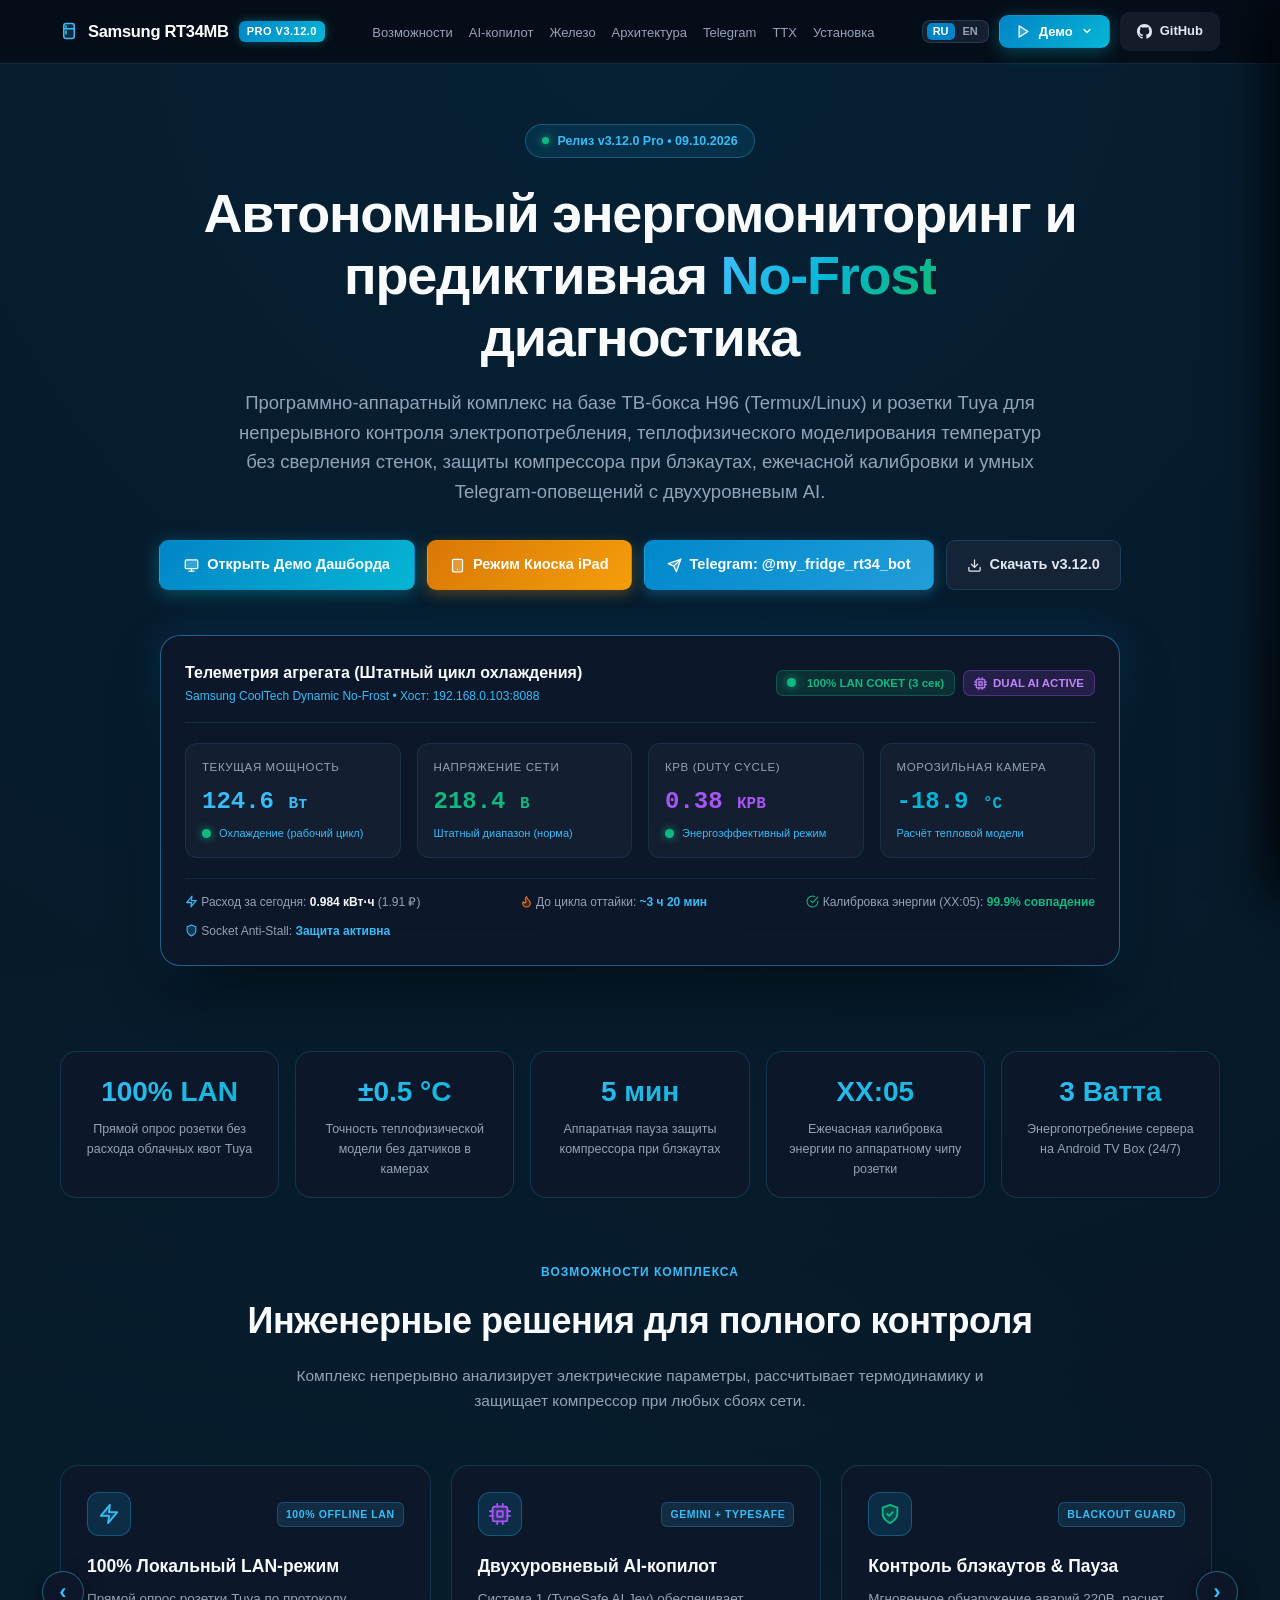
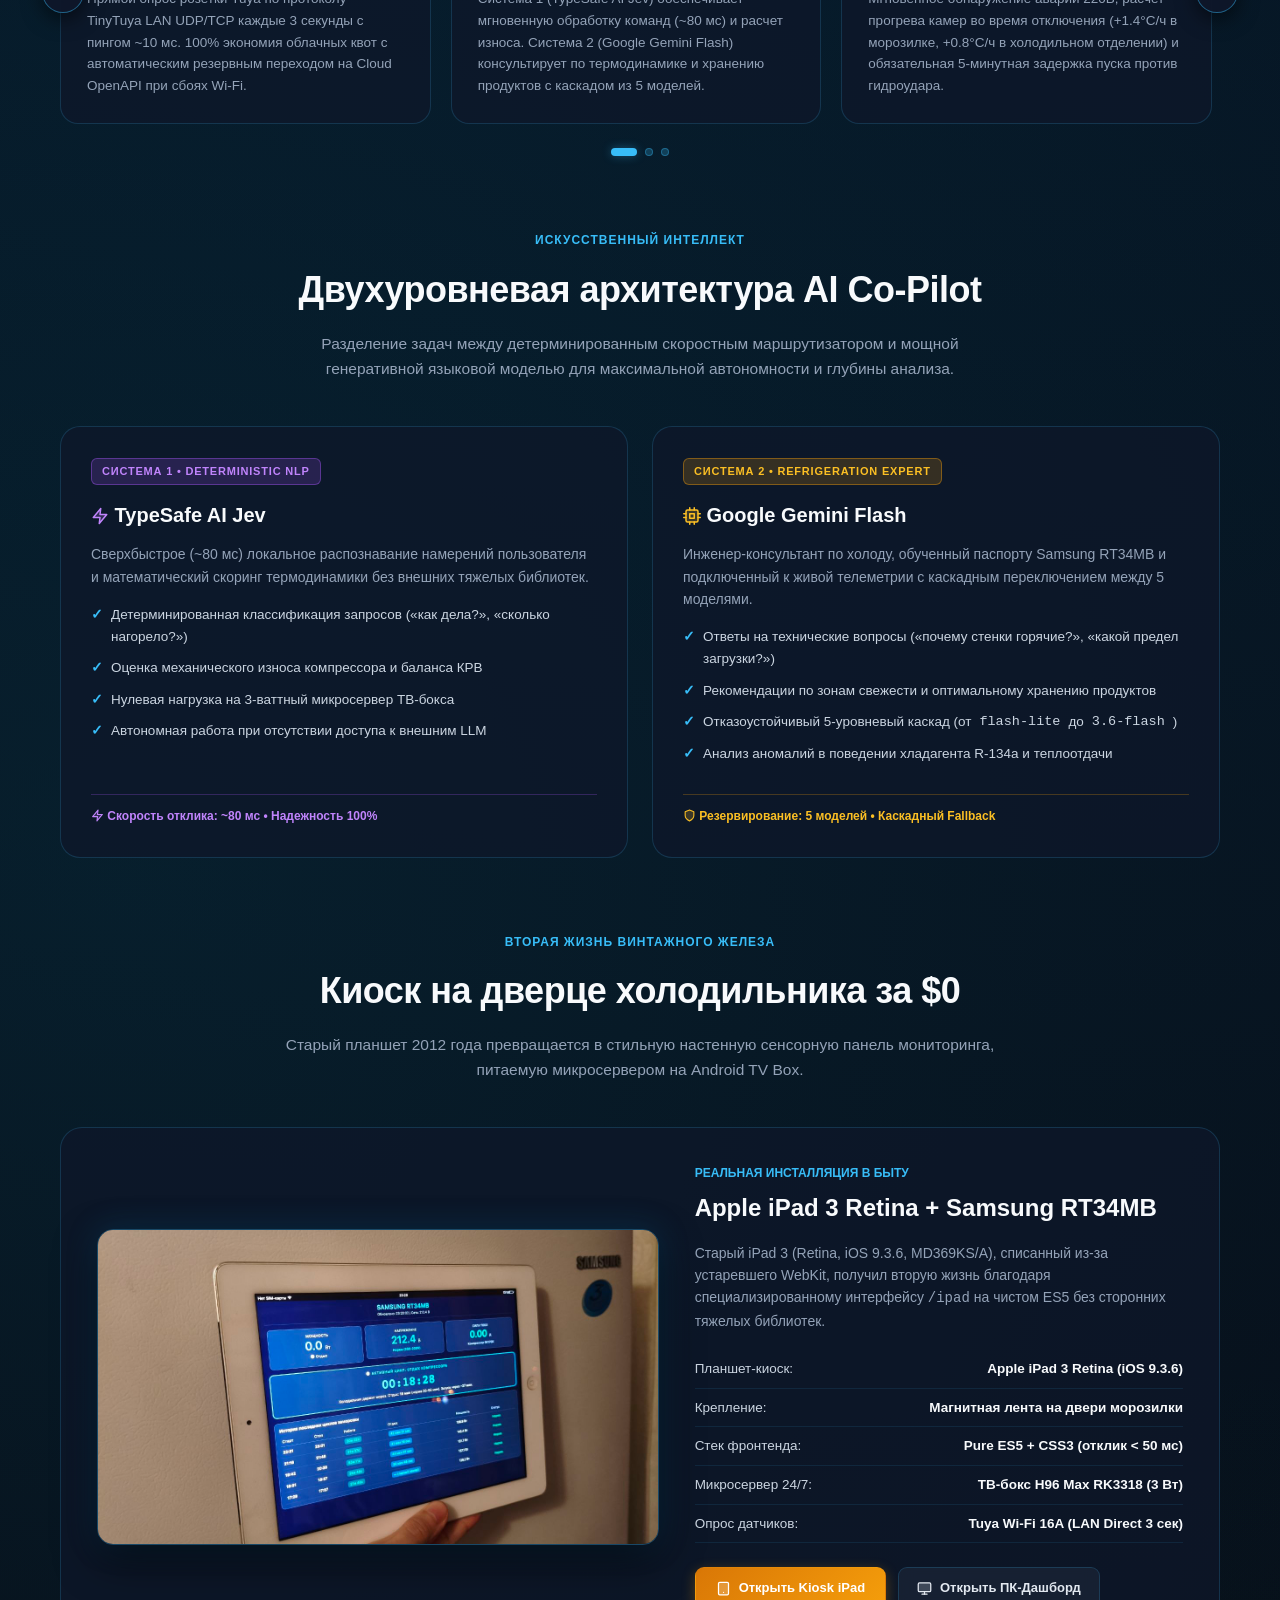
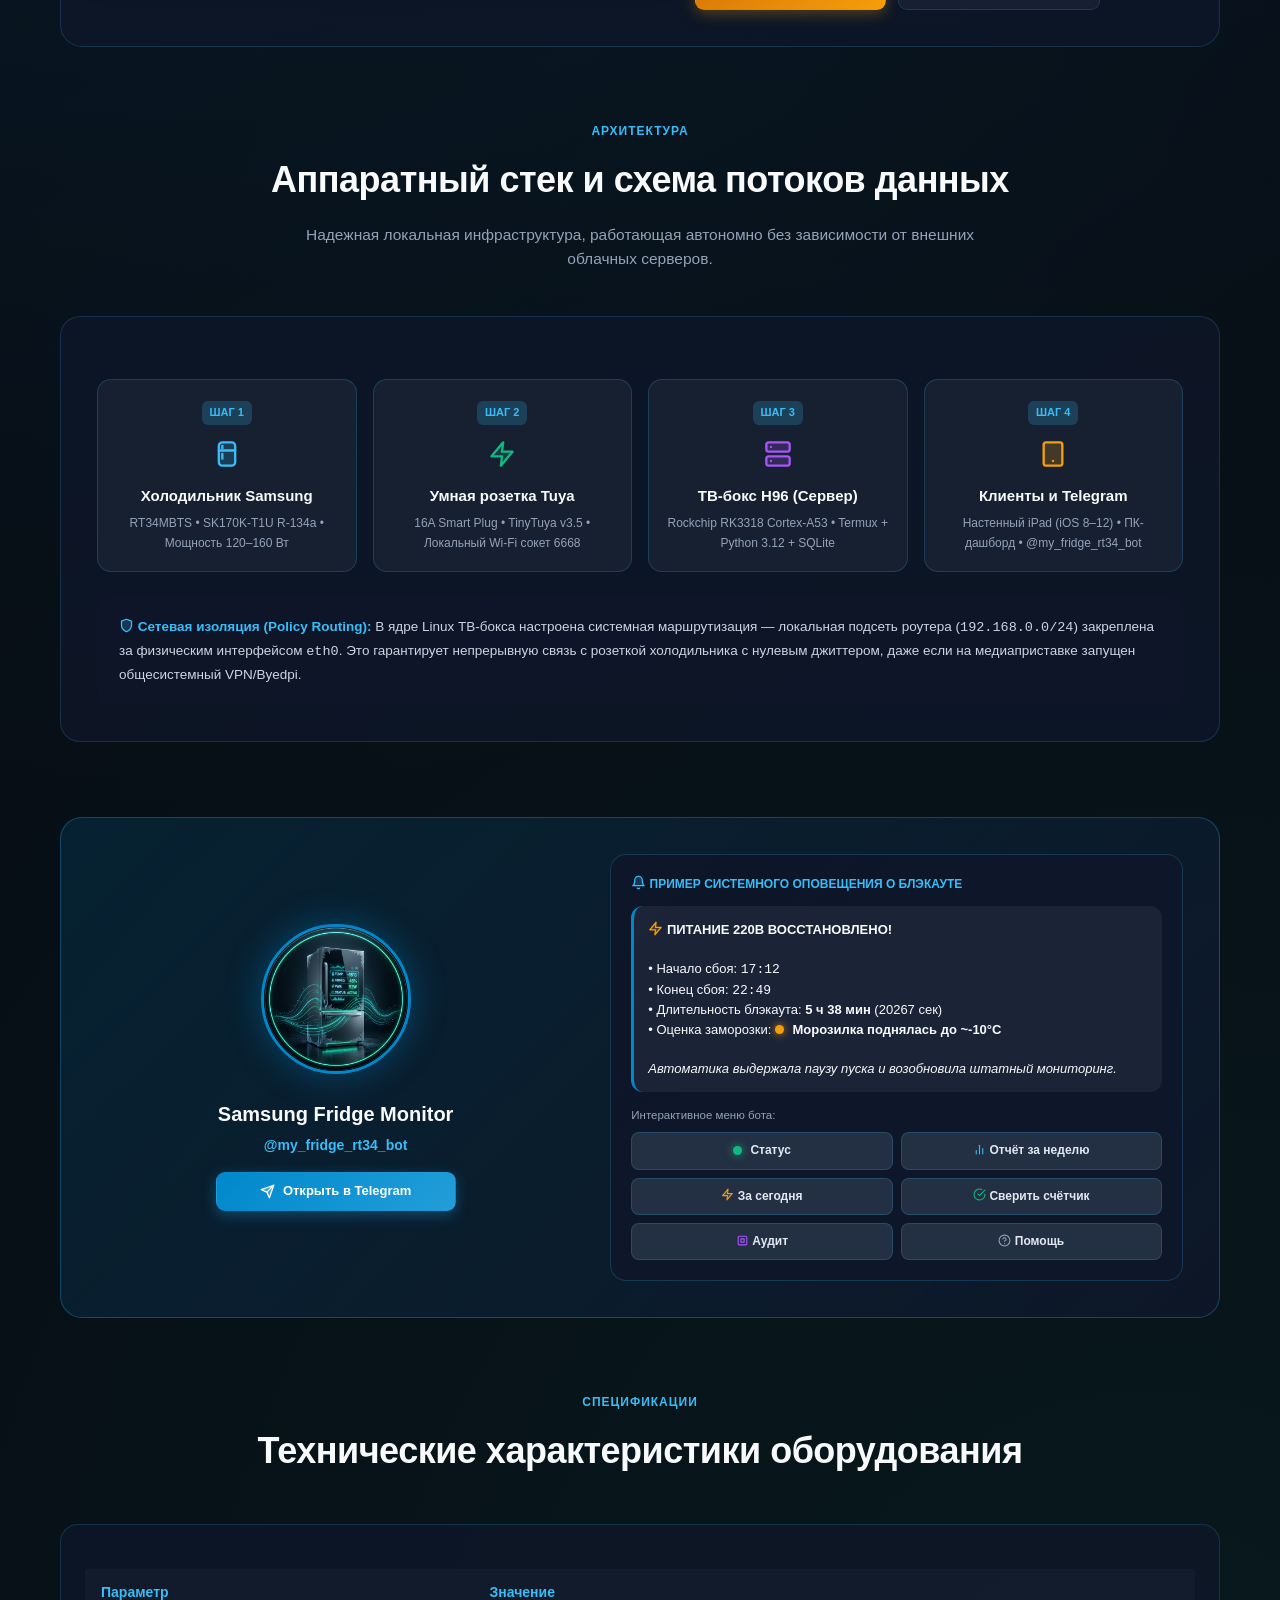
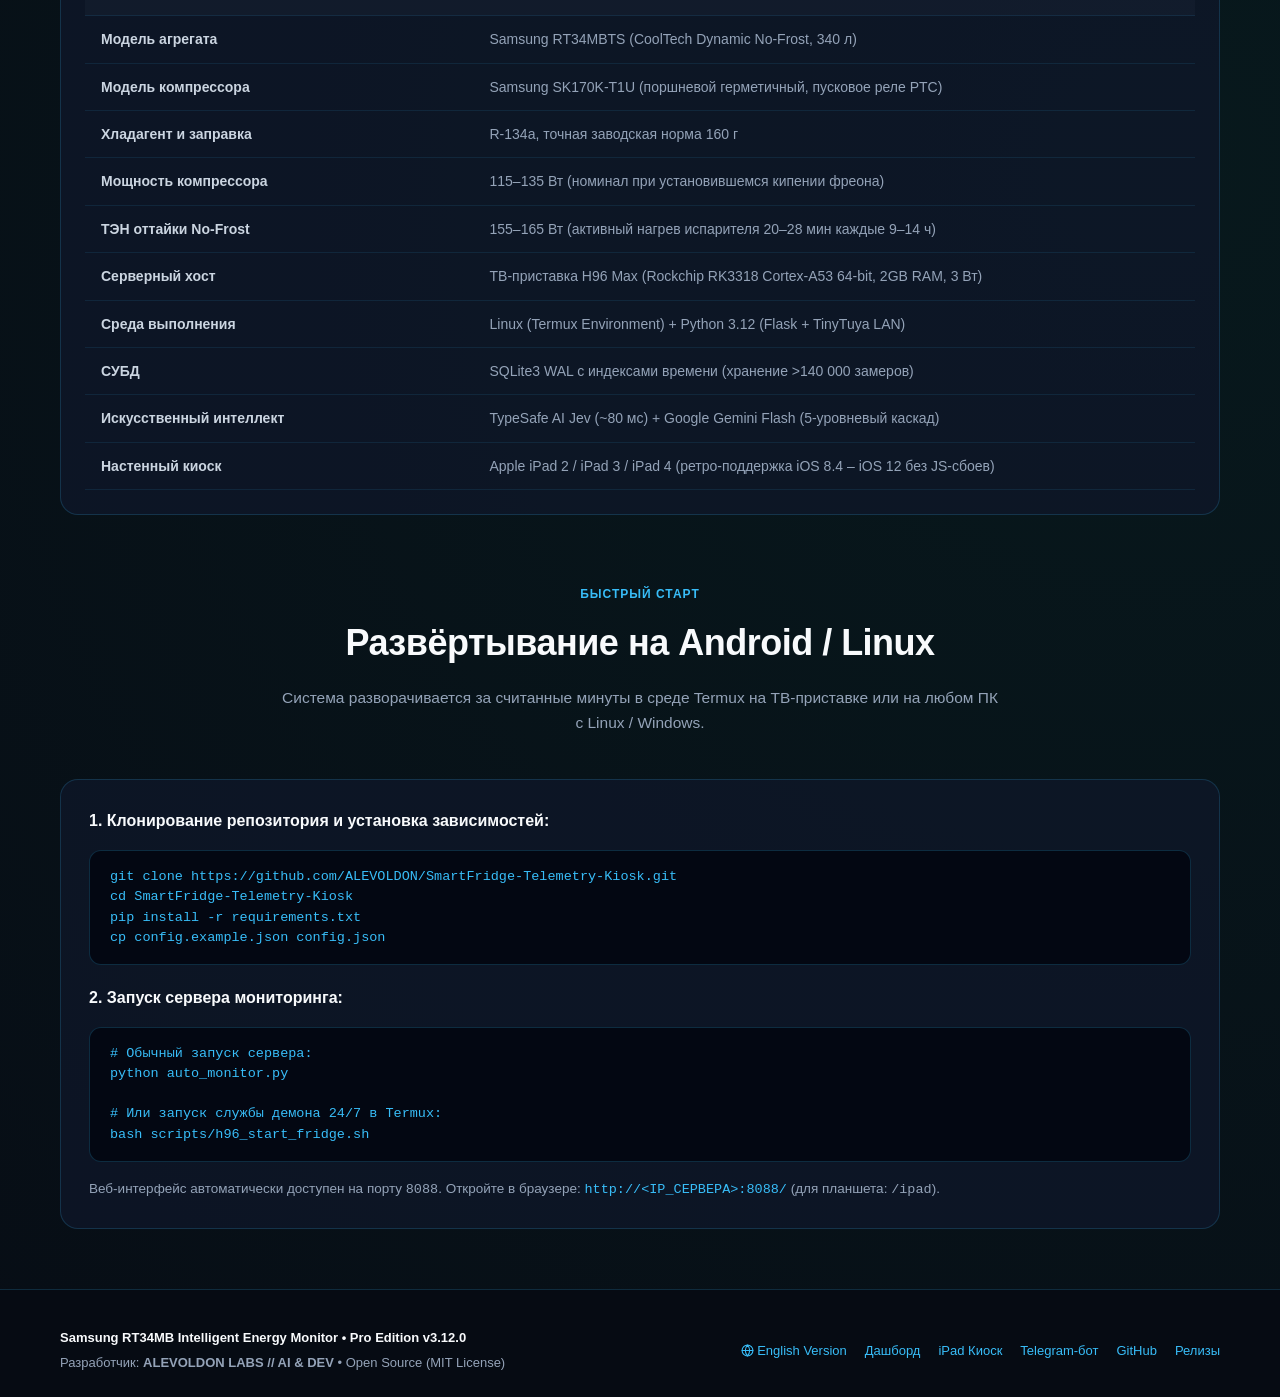
==== commit 94b93b7a: "chore(release): PRO v3.12.0 — Vector SVG Iconography & Power-Factor (cos phi) Telemetry" ====
--- a/index.html
+++ b/index.html
@@ -1339,7 +1339,7 @@
         <div class="drawer-header">
             <div class="nav-logo">
                 <span style="color:#38bdf8; display:inline-flex;"><svg class="ui-icon ui-icon-md" viewBox="0 0 24 24"><rect x="5" y="2" width="14" height="20" rx="3" fill="currentColor" fill-opacity="0.18"/><line x1="5" y1="9" x2="19" y2="9"/><line x1="8" y1="5" x2="8" y2="7"/><line x1="8" y1="12" x2="8" y2="16"/></svg></span> Samsung RT34MB
-                <span class="badge-pro">PRO v3.11.0</span>
+                <span class="badge-pro">PRO v3.12.0</span>
             </div>
             <button class="drawer-close-btn" onclick="toggleMobileDrawer(false)" aria-label="Закрыть меню">✕</button>
         </div>
@@ -1394,7 +1394,7 @@
         <div class="container nav-content">
             <div class="nav-logo">
                 <span style="color:#38bdf8; display:inline-flex;"><svg class="ui-icon ui-icon-md" viewBox="0 0 24 24"><rect x="5" y="2" width="14" height="20" rx="3" fill="currentColor" fill-opacity="0.18"/><line x1="5" y1="9" x2="19" y2="9"/><line x1="8" y1="5" x2="8" y2="7"/><line x1="8" y1="12" x2="8" y2="16"/></svg></span> Samsung RT34MB
-                <span class="badge-pro">PRO v3.11.0</span>
+                <span class="badge-pro">PRO v3.12.0</span>
             </div>
             <nav>
                 <ul class="nav-links">
@@ -1460,7 +1460,7 @@
         <div class="container">
             <div class="hero-pill">
                 <span class="dot"></span>
-                <span>Релиз v3.11.0 Pro • 26.09.2026</span>
+                <span>Релиз v3.12.0 Pro • 09.10.2026</span>
             </div>
             
             <h1 class="hero-title">
@@ -1481,8 +1481,8 @@
                 <a href="https://t.me/my_fridge_rt34_bot" target="_blank" class="btn btn-telegram" style="padding:12px 22px; font-size:14.5px;">
                     <svg class="ui-icon ui-icon-sm" viewBox="0 0 24 24"><path d="m22 2-7 20-4-9-9-4Z" fill="currentColor" fill-opacity="0.2"/><path d="M22 2 11 13"/></svg> Telegram: @my_fridge_rt34_bot
                 </a>
-                <a href="https://github.com/ALEVOLDON/SmartFridge-Telemetry-Kiosk/releases/tag/v3.11.0" target="_blank" class="btn btn-secondary" style="padding:12px 20px; font-size:14.5px;">
-                    <svg class="ui-icon ui-icon-sm" viewBox="0 0 24 24"><path d="M21 15v4a2 2 0 0 1-2 2H5a2 2 0 0 1-2-2v-4"/><polyline points="7 10 12 15 17 10"/><line x1="12" y1="15" x2="12" y2="3"/></svg> Скачать v3.11.0
+                <a href="https://github.com/ALEVOLDON/SmartFridge-Telemetry-Kiosk/releases/tag/v3.12.0" target="_blank" class="btn btn-secondary" style="padding:12px 20px; font-size:14.5px;">
+                    <svg class="ui-icon ui-icon-sm" viewBox="0 0 24 24"><path d="M21 15v4a2 2 0 0 1-2 2H5a2 2 0 0 1-2-2v-4"/><polyline points="7 10 12 15 17 10"/><line x1="12" y1="15" x2="12" y2="3"/></svg> Скачать v3.12.0
                 </a>
             </div>
 
@@ -1975,7 +1975,7 @@
         <div class="container footer-content">
             <div>
                 <div style="font-weight:700; color:#f8fafc; margin-bottom:4px;">
-                    Samsung RT34MB Intelligent Energy Monitor • Pro Edition v3.11.0
+                    Samsung RT34MB Intelligent Energy Monitor • Pro Edition v3.12.0
                 </div>
                 <div>Разработчик: <strong>ALEVOLDON LABS // AI &amp; DEV</strong> • Open Source (MIT License)</div>
             </div>
